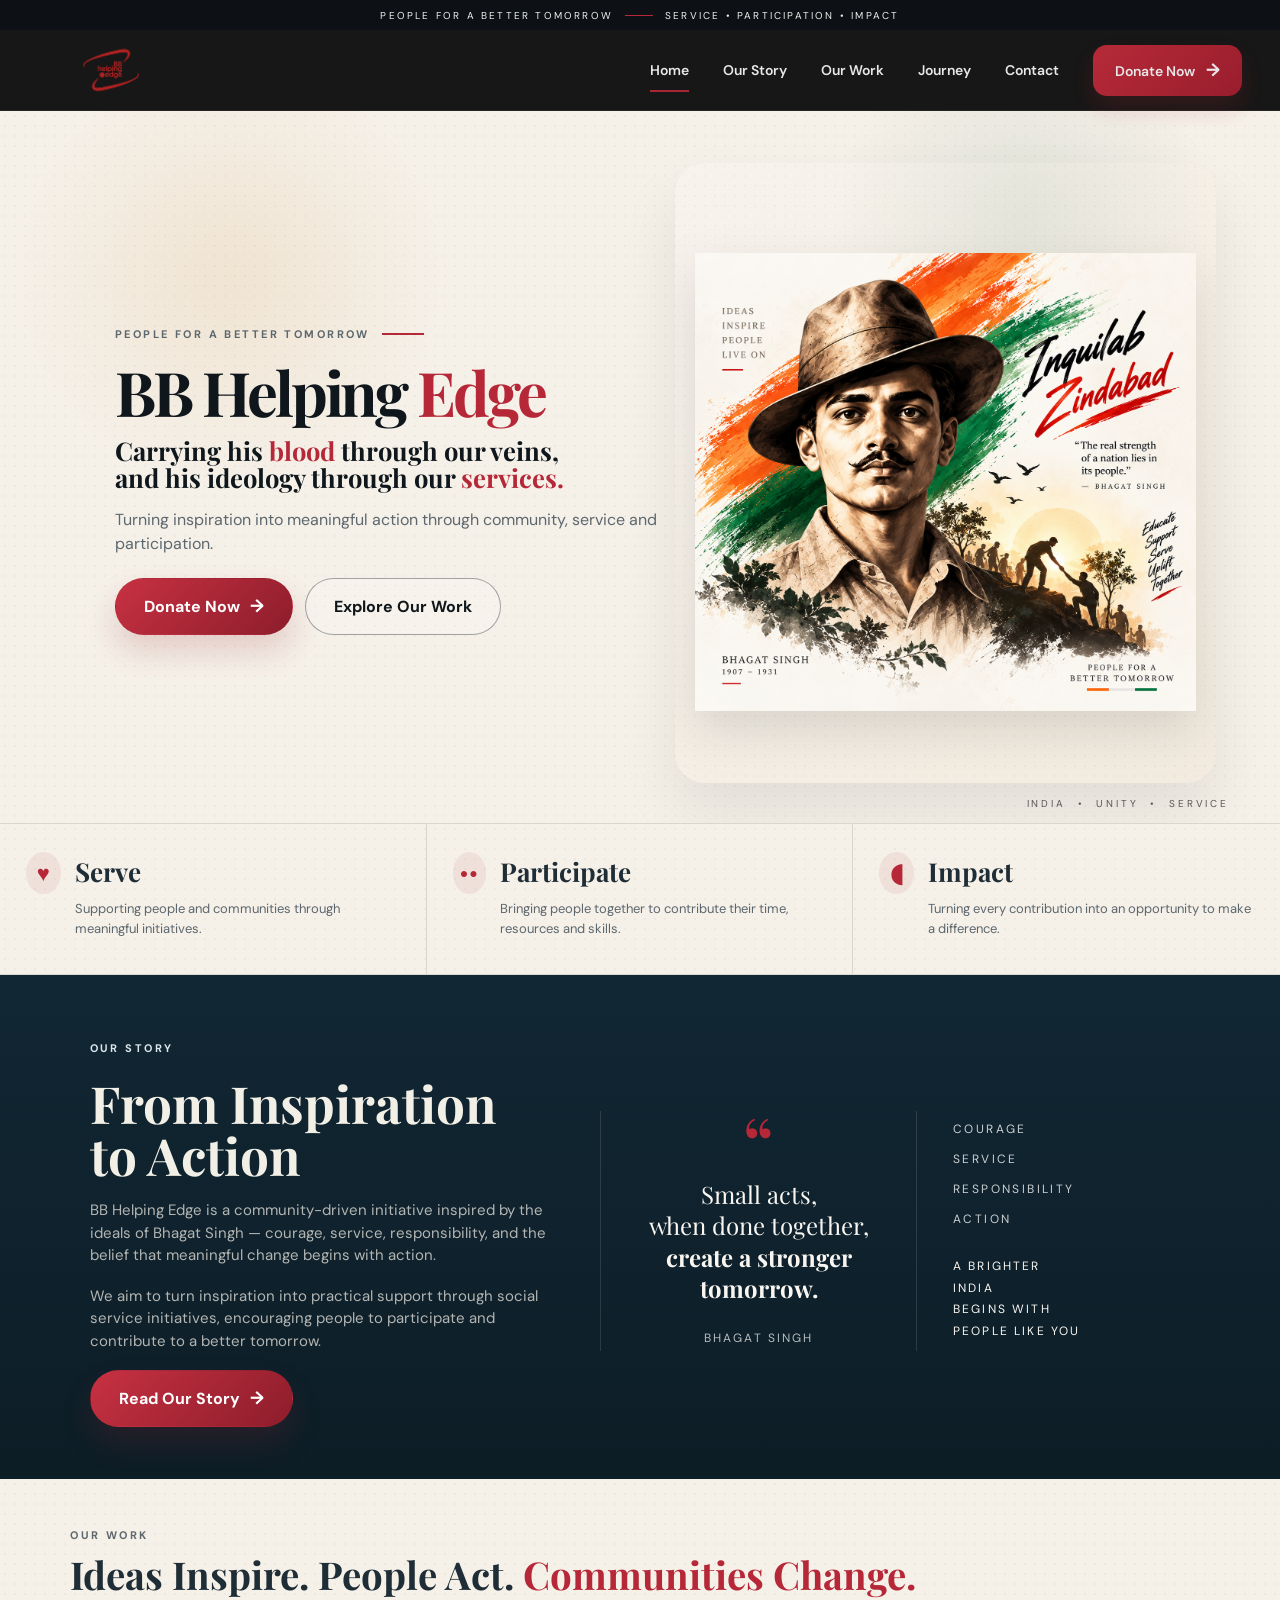
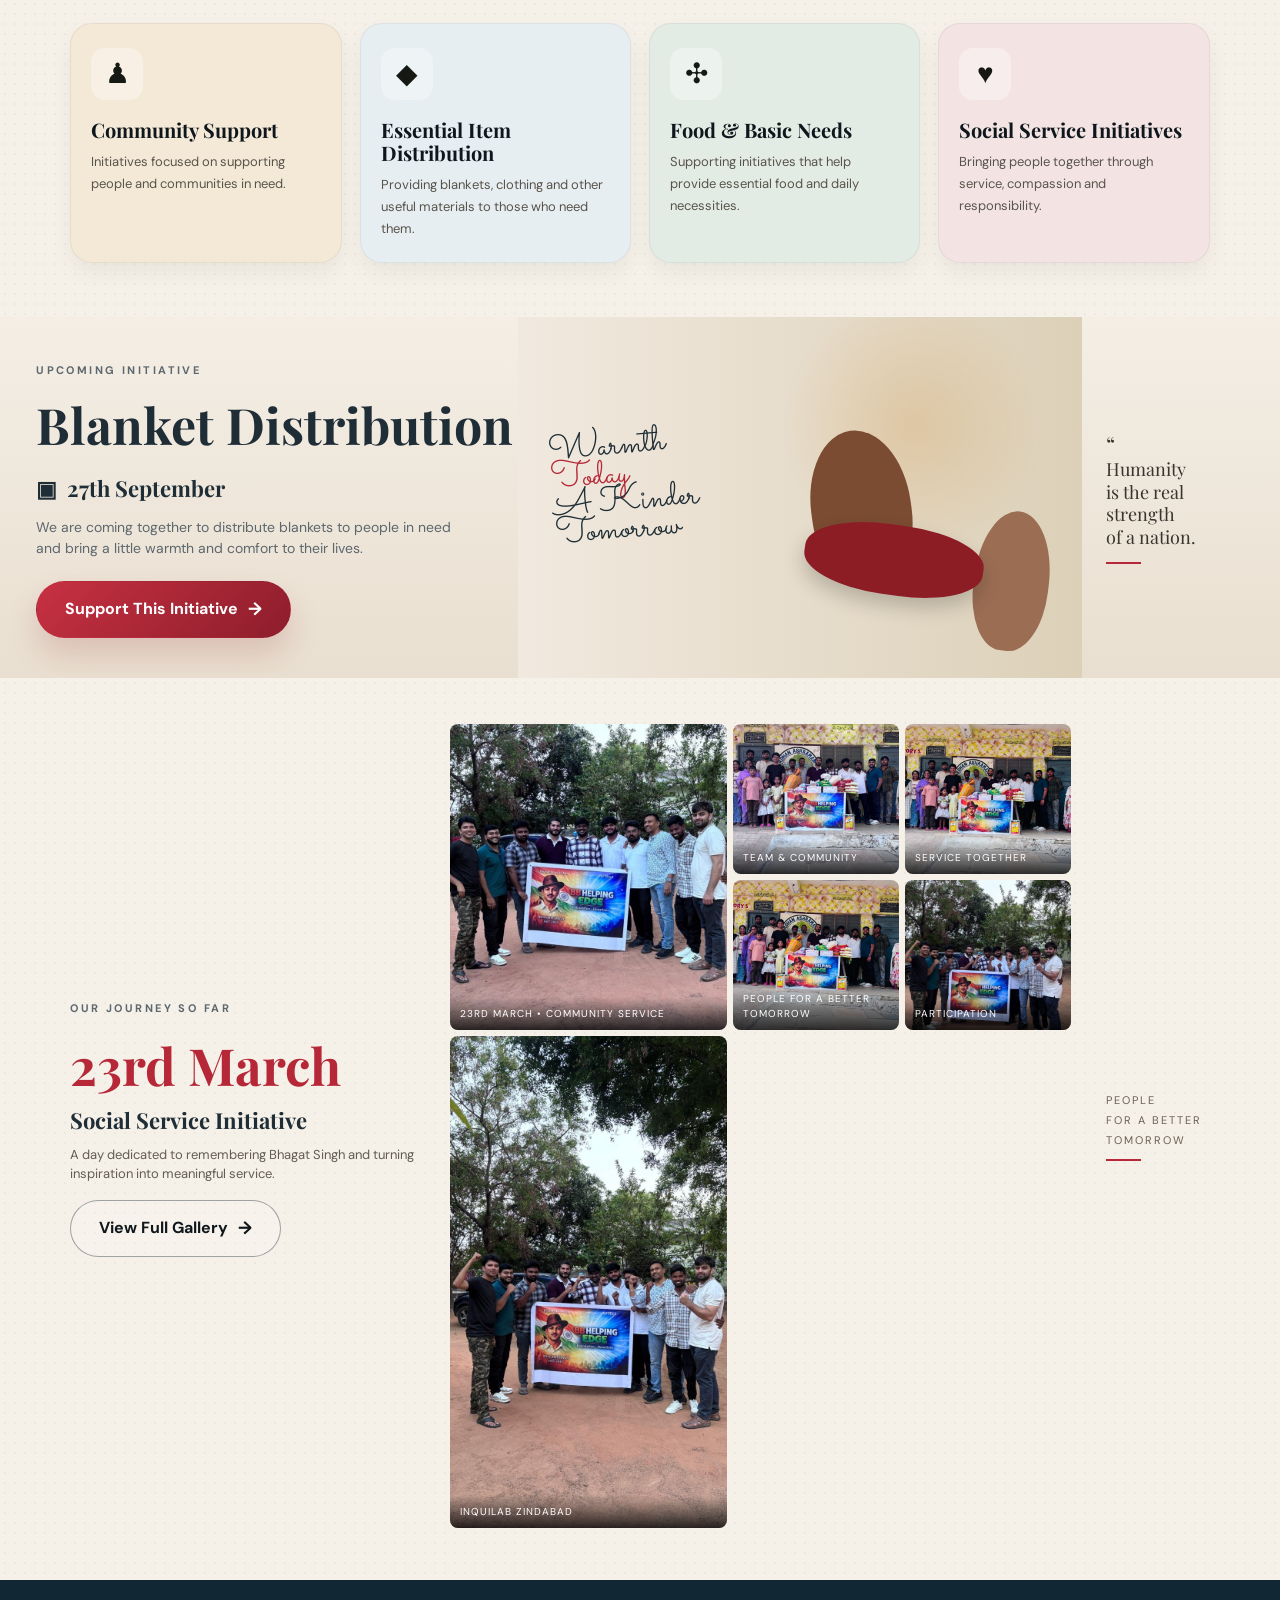
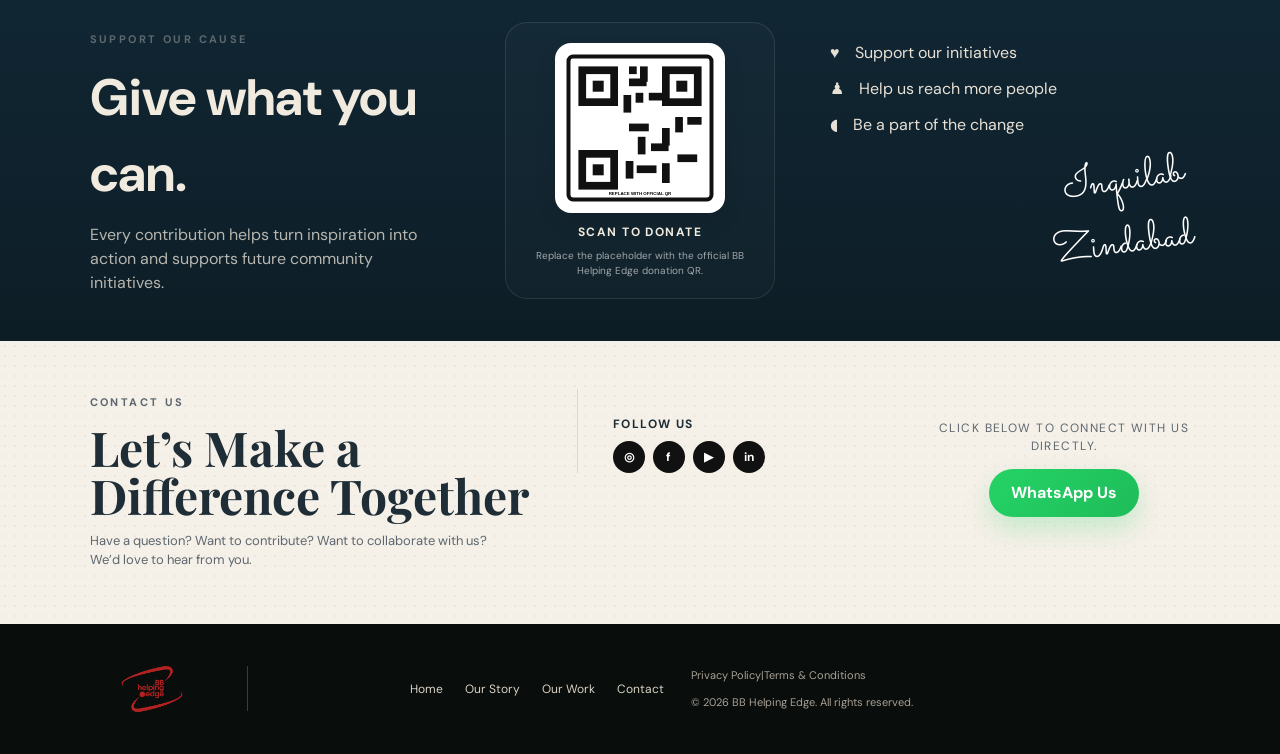
==== index.html @ e9eecb4d "Update website" ====
<!doctype html>
<html lang="en">
<head>
  <meta charset="utf-8">
  <meta name="viewport" content="width=device-width,initial-scale=1">
  <meta name="description" content="BB Helping Edge — turning inspiration into meaningful community service through participation and action.">
  <meta name="theme-color" content="#0d1210">
  <title>BB Helping Edge | From Inspiration to Action</title>
  <link rel="icon" href="assets/logo.png">
  <link rel="preconnect" href="https://fonts.googleapis.com">
  <link rel="preconnect" href="https://fonts.gstatic.com" crossorigin>
  <link href="https://fonts.googleapis.com/css2?family=DM+Sans:wght@400;500;600;700&family=Playfair+Display:wght@600;700;800&family=Sacramento&display=swap" rel="stylesheet">
  <link rel="stylesheet" href="styles.css">
</head>
<body>
  <div class="announcement">PEOPLE FOR A BETTER TOMORROW <span></span> SERVICE • PARTICIPATION • IMPACT</div>

  <header class="site-header" id="top">
    <div class="nav-shell">
      <a class="brand" href="#home" aria-label="BB Helping Edge home">
        <img src="assets/logo.png" alt="BB Helping Edge logo">
      </a>
      <button class="menu-toggle" aria-label="Open navigation" aria-expanded="false">☰</button>
      <nav class="nav" id="site-nav">
        <a class="active" href="#home">Home</a>
        <a href="#story">Our Story</a>
        <a href="#work">Our Work</a>
        <a href="#journey">Journey</a>
        <a href="#contact">Contact</a>
        <a class="nav-donate" href="#donate">Donate Now <b>→</b></a>
      </nav>
    </div>
  </header>

  <main>
    <section class="hero section-paper" id="home">
      <div class="brush brush-saffron"></div><div class="brush brush-green"></div>
      <div class="hero-copy">
        <div class="eyebrow">PEOPLE FOR A BETTER TOMORROW <i></i></div>
        <h1>BB Helping <em>Edge</em></h1>
        <h2>Carrying his <strong>blood</strong> through our veins,<br>and his ideology through our <strong>services.</strong></h2>
        <p>Turning inspiration into meaningful action through community, service and participation.</p>
        <div class="actions"><a class="btn btn-red" href="#donate">Donate Now <span>→</span></a><a class="btn btn-outline" href="#work">Explore Our Work</a></div>
      </div>
      <div class="hero-portrait">
        <img src="assets/bhagat-singh.png" alt="Bhagat Singh portrait illustration">
      </div>
      <div class="hero-side-note"></div>
      <div class="hero-bottom-art"><span>INDIA</span><span>•</span><span>UNITY</span><span>•</span><span>SERVICE</span></div>
    </section>

    <section class="pillars section-paper">
      <article><div class="pillar-icon">♥</div><div><h3>Serve</h3><p>Supporting people and communities through meaningful initiatives.</p></div></article>
      <article><div class="pillar-icon people">●●</div><div><h3>Participate</h3><p>Bringing people together to contribute their time, resources and skills.</p></div></article>
      <article><div class="pillar-icon leaf">◖</div><div><h3>Impact</h3><p>Turning every contribution into an opportunity to make a difference.</p></div></article>
    </section>

    <section class="story dark-section" id="story">
      <div class="story-copy">
        <div class="eyebrow light">OUR STORY</div>
        <h2>From Inspiration<br>to Action</h2>
        <p>BB Helping Edge is a community-driven initiative inspired by the ideals of Bhagat Singh — courage, service, responsibility, and the belief that meaningful change begins with action.</p>
        <p>We aim to turn inspiration into practical support through social service initiatives, encouraging people to participate and contribute to a better tomorrow.</p>
        <a class="btn btn-red" href="#work">Read Our Story <span>→</span></a>
      </div>
      <div class="story-middle"><div class="quote-mark">“</div><blockquote>Small acts,<br>when done together,<br><b>create a stronger<br>tomorrow.</b></blockquote><div class="signature">Bhagat Singh</div></div>
      <div class="story-side"><span>COURAGE</span><span>SERVICE</span><span>RESPONSIBILITY</span><span>ACTION</span><div class="book">A BRIGHTER<br>INDIA<br>BEGINS WITH<br>PEOPLE LIKE YOU</div></div>
    </section>

    <section class="work section-paper" id="work">
      <div class="section-heading"><div class="eyebrow">OUR WORK</div><h2>Ideas Inspire. People Act. <em>Communities Change.</em></h2><i></i></div>
      <div class="work-grid">
        <article class="work-card warm"><div class="work-icon">♟</div><h3>Community Support</h3><p>Initiatives focused on supporting people and communities in need.</p></article>
        <article class="work-card blue"><div class="work-icon">◆</div><h3>Essential Item Distribution</h3><p>Providing blankets, clothing and other useful materials to those who need them.</p></article>
        <article class="work-card green"><div class="work-icon">✣</div><h3>Food &amp; Basic Needs</h3><p>Supporting initiatives that help provide essential food and daily necessities.</p></article>
        <article class="work-card rose"><div class="work-icon">♥</div><h3>Social Service Initiatives</h3><p>Bringing people together through service, compassion and responsibility.</p></article>
      </div>
    </section>

    <section class="upcoming section-paper">
      <div class="upcoming-copy"><div class="eyebrow">UPCOMING INITIATIVE</div><h2>Blanket Distribution</h2><div class="date">▣ &nbsp;27th September</div><p>We are coming together to distribute blankets to people in need and bring a little warmth and comfort to their lives.</p><a class="btn btn-red" href="#donate">Support This Initiative <span>→</span></a></div>
      <div class="upcoming-art"><div class="warmth">Warmth<br><span>Today</span><br>A Kinder<br>Tomorrow</div><div class="people-illustration"><div class="person one"></div><div class="person two"></div><div class="blanket"></div></div></div>
      <blockquote>“<br><span>Humanity<br>is the real<br>strength<br>of a nation.</span><small></small></blockquote>
    </section>

    <section class="journey section-paper" id="journey">
      <div class="journey-copy"><div class="eyebrow">OUR JOURNEY SO FAR</div><h2>23rd March</h2><h3>Social Service Initiative</h3><p>A day dedicated to remembering Bhagat Singh and turning inspiration into meaningful service.</p><a class="btn btn-outline red-text" href="#gallery">View Full Gallery <span>→</span></a></div>
      <div class="photo-mosaic" id="gallery">
        <figure class="large"><img src="assets/event-01.jpg" alt="BB Helping Edge team during the 23rd March initiative"><figcaption>23rd March • Community service</figcaption></figure>
        <figure><img src="assets/event-02.jpg" alt="Community service group photograph"><figcaption>Team &amp; community</figcaption></figure>
        <figure><img src="assets/event-03.jpg" alt="BB Helping Edge volunteers with community members"><figcaption>Service together</figcaption></figure>
        <figure><img src="assets/event-04.jpg" alt="BB Helping Edge event group"><figcaption>People for a better tomorrow</figcaption></figure>
        <figure><img src="assets/event-05.jpg" alt="BB Helping Edge volunteers outdoors"><figcaption>Participation</figcaption></figure>
        <figure><img src="assets/event-06.jpg" alt="BB Helping Edge team holding event banner"><figcaption>Inquilab Zindabad</figcaption></figure>
      </div>
      <div class="journey-note">PEOPLE<br>FOR A BETTER<br>TOMORROW<i></i></div>
    </section>

    <section class="donate dark-section" id="donate">
      <div class="donate-copy"><div class="eyebrow light">SUPPORT OUR CAUSE</div><h2>Give what you can.</h2><p>Every contribution helps turn inspiration into action and supports future community initiatives.</p></div>
      <div class="qr-card"><div class="qr-placeholder"><img src="assets/donation-qr.svg" alt="Donation QR placeholder"></div><strong>SCAN TO DONATE</strong><small>Replace the placeholder with the official BB Helping Edge donation QR.</small></div>
      <div class="donate-points"><p>♥ <span>Support our initiatives</span></p><p>♟ <span>Help us reach more people</span></p><p>◖ <span>Be a part of the change</span></p><div class="mini-ink">Inquilab<br>Zindabad</div></div>
    </section>

    <section class="contact section-paper" id="contact">
      <div class="contact-copy"><div class="eyebrow">CONTACT US</div><h2>Let’s Make a<br>Difference Together</h2><p>Have a question? Want to contribute? Want to collaborate with us?<br>We’d love to hear from you.</p></div>
      <div class="contact-details"><div class="socials"><b>Follow Us</b><div><a href="#" aria-label="Instagram">◎</a><a href="#" aria-label="Facebook">f</a><a href="#" aria-label="YouTube">▶</a><a href="#" aria-label="LinkedIn">in</a></div></div></div>
      <div class="contact-side-actions">
        <div class="contact-actions">
          <p class="whatsapp-intro">Click below to connect with us directly.</p>
          <a class="whatsapp-btn" href="https://wa.me/919876543210?text=Hello%20BB%20Helping%20Edge%2C%20I%20want%20to%20know%20more%20about%20your%20work." target="_blank" rel="noreferrer" aria-label="Chat on WhatsApp">WhatsApp Us</a>
        </div>
      </div>
    </section>
  </main>

  <footer class="footer">
    <div class="footer-brand"><img src="assets/logo.png" alt="BB Helping Edge"><span></span></div>
    <div class="footer-links"><a href="#home">Home</a><a href="#story">Our Story</a><a href="#work">Our Work</a><a href="#contact">Contact</a></div>
    <div class="legal"><a href="#">Privacy Policy</a><span>|</span><a href="#">Terms &amp; Conditions</a><p>© <span id="year"></span> BB Helping Edge. All rights reserved.</p></div>
    <div class="footer-slogan"></div>
  </footer>
  <script src="script.js"></script>
</body>
</html>
---- styles.css ----
:root {
  --ink: #0f171c;
  --paper: #f5f0e8;
  --paper-2: #efe5d4;
  --panel: #fffdf9;
  --red: #b62838;
  --red-dark: #7a1826;
  --navy: #111b21;
  --navy-soft: #1d2f3d;
  --text: #1e2d36;
  --muted: #5d676e;
  --line: rgba(17, 27, 34, 0.12);
  --shadow: 0 20px 50px rgba(18, 21, 24, 0.12);
}

* { box-sizing: border-box; }
html {
  scroll-behavior: smooth;
  scroll-padding-top: 96px;
}
body {
  margin: 0;
  background: linear-gradient(180deg, #f7f3ee 0%, #efe4d4 100%);
  color: var(--text);
  font-family: "DM Sans", Arial, sans-serif;
  line-height: 1.5;
  -webkit-font-smoothing: antialiased;
}
a { color: inherit; text-decoration: none; }
img { display: block; max-width: 100%; }
button, input, textarea { font: inherit; }

.announcement {
  height: 30px;
  background: #0d1115;
  color: #edf2f0;
  font-size: 10px;
  letter-spacing: 0.22em;
  text-transform: uppercase;
  display: flex;
  align-items: center;
  justify-content: center;
  gap: 12px;
}
.announcement span {
  width: 28px;
  height: 1px;
  background: var(--red);
  display: inline-block;
}

.site-header {
  position: sticky;
  top: 0;
  z-index: 50;
  background: rgba(16, 16, 16, 0.97);
  color: #fff;
  border-bottom: 1px solid rgba(255,255,255,0.06);
}
.nav-shell {
  max-width: 1260px;
  margin: 0 auto;
  min-height: 78px;
  padding: 8px 28px;
  display: flex;
  align-items: center;
  justify-content: space-between;
}
.brand img {
  width: 145px;
  height: 64px;
  object-fit: contain;
  display: block;
}
.nav {
  display: flex;
  align-items: center;
  gap: 34px;
  font-size: 14px;
  font-weight: 600;
}
.nav a {
  position: relative;
  padding: 8px 0;
  opacity: 0.9;
  color: #fff;
}
.nav a:not(.nav-donate)::after {
  content: "";
  position: absolute;
  left: 0;
  right: 0;
  bottom: -3px;
  height: 2px;
  background: var(--red);
  transform: scaleX(0);
  transform-origin: left;
  transition: transform 0.25s ease;
}
.nav a:hover::after,
.nav a.active::after {
  transform: scaleX(1);
}
.nav a:hover {
  opacity: 1;
}
.nav-donate {
  background: linear-gradient(135deg, #c82d3d, #a81f30);
  color: #fff;
  padding: 12px 22px !important;
  border-radius: 14px;
  box-shadow: 0 12px 24px rgba(184, 45, 57, 0.2);
}
.nav-donate b {
  margin-left: 8px;
  font-size: 18px;
}
.menu-toggle {
  display: none;
  background: none;
  border: none;
  color: #fff;
  font-size: 28px;
}

.hero {
  position: relative;
  min-height: 660px;
  display: grid;
  grid-template-columns: 1.08fr 0.92fr;
  align-items: center;
  padding: 52px 5vw 40px 40px;
  background: linear-gradient(180deg, #f7f3ee 0%, #f1e7d7 100%);
  overflow: hidden;
  isolation: isolate;
}
.hero::before {
  content: "";
  position: absolute;
  inset: 0;
  background: radial-gradient(circle at 18% 23%, rgba(210, 154, 77, 0.14), transparent 18%),
              radial-gradient(circle at 80% 15%, rgba(37, 95, 74, 0.10), transparent 16%);
  pointer-events: none;
}
.hero-copy {
  position: relative;
  z-index: 2;
  max-width: 620px;
  justify-self: end;
  padding-top: 10px;
}
.eyebrow {
  display: inline-flex;
  align-items: center;
  gap: 12px;
  font-size: 11px;
  font-weight: 700;
  letter-spacing: 0.22em;
  text-transform: uppercase;
  color: var(--muted);
}
.eyebrow i {
  width: 42px;
  height: 2px;
  display: inline-block;
  background: var(--red);
}
.hero h1 {
  margin: 18px 0 16px;
  font-family: "Playfair Display", Georgia, serif;
  font-size: clamp(46px, 4.8vw, 80px);
  line-height: 0.94;
  letter-spacing: -0.05em;
  color: var(--ink);
}
.hero h1 em {
  color: var(--red);
  font-style: normal;
}
.hero h2 {
  margin: 0 0 16px;
  font-family: "Playfair Display", Georgia, serif;
  font-size: clamp(20px, 2vw, 29px);
  line-height: 1.08;
  color: var(--ink);
}
.hero h2 strong {
  color: var(--red);
}
.hero-copy p {
  max-width: 560px;
  margin: 0 0 22px;
  font-size: 16px;
  color: var(--muted);
}
.actions {
  display: flex;
  flex-wrap: wrap;
  gap: 12px;
}
.btn {
  display: inline-flex;
  align-items: center;
  justify-content: center;
  min-height: 54px;
  padding: 14px 28px;
  border-radius: 999px;
  border: 1px solid transparent;
  font-weight: 700;
  transition: transform 0.2s ease, box-shadow 0.2s ease, background 0.2s ease;
}
.btn span {
  display: inline-block;
  margin-left: 10px;
  font-size: 18px;
}
.btn-red {
  background: linear-gradient(135deg, #c73142, #8d1d2b);
  color: #fff;
  box-shadow: 0 16px 30px rgba(150, 40, 50, 0.18);
}
.btn-red:hover {
  transform: translateY(-2px);
  box-shadow: 0 18px 34px rgba(150, 40, 50, 0.22);
}
.btn-outline {
  background: rgba(255,255,255,0.2);
  color: var(--ink);
  border-color: rgba(19, 30, 38, 0.38);
}
.btn-outline:hover {
  background: #fff;
  transform: translateY(-2px);
}

.hero-portrait {
  position: relative;
  z-index: 1;
  width: min(100%, 620px);
  height: 620px;
  justify-self: start;
  display: flex;
  align-items: flex-end;
  justify-content: center;
  padding: 18px 20px 0;
  overflow: hidden;
  border-radius: 30px;
  background: linear-gradient(135deg, rgba(255,255,255,0.2), rgba(210,154,77,0.06));
  box-shadow: 0 30px 60px rgba(17, 15, 12, 0.08);
}
.hero-portrait img {
  width: 100%;
  height: 100%;
  object-fit: contain;
  object-position: center center;
  filter: drop-shadow(0 20px 24px rgba(15, 15, 15, 0.12));
}
.hero-side-note {
  position: absolute;
  right: 4%;
  top: 44px;
  font-size: 11px;
  font-weight: 600;
  letter-spacing: 0.18em;
  text-transform: uppercase;
  color: rgba(32, 39, 44, 0.7);
  line-height: 1.9;
}
.hero-bottom-art {
  position: absolute;
  right: 4%;
  bottom: 12px;
  display: flex;
  gap: 12px;
  font-size: 10px;
  letter-spacing: 0.28em;
  text-transform: uppercase;
  color: rgba(42, 42, 42, 0.75);
}

.pillars {
  display: grid;
  grid-template-columns: repeat(3, 1fr);
  background: #f7f3ee;
  border-top: 1px solid var(--line);
  border-bottom: 1px solid var(--line);
}
.pillars article {
  display: flex;
  align-items: flex-start;
  gap: 14px;
  min-height: 150px;
  padding: 28px 26px;
  border-right: 1px solid var(--line);
}
.pillars article:last-child {
  border-right: none;
}
.pillar-icon {
  width: 42px;
  height: 42px;
  display: grid;
  place-items: center;
  border-radius: 50%;
  background: rgba(182, 40, 56, 0.08);
  color: var(--red);
  font-size: 22px;
  font-weight: 700;
}
.pillar-icon.people {
  font-size: 14px;
  letter-spacing: 0.08em;
}
.pillar-icon.leaf {
  font-size: 26px;
}
.pillars h3 {
  margin: 0 0 8px;
  font-family: "Playfair Display", Georgia, serif;
  font-size: 26px;
}
.pillars p {
  margin: 0;
  font-size: 13px;
  color: var(--muted);
}

.dark-section {
  background: linear-gradient(180deg, #112734 0%, #0d1d26 100%);
  color: #f2efe6;
  overflow: hidden;
}
.story {
  display: grid;
  grid-template-columns: 1.2fr 0.8fr 0.6fr;
  gap: 36px;
  align-items: center;
  padding: 60px 7% 52px;
}
.story-copy {
  max-width: 540px;
}
.story-copy .eyebrow {
  color: #dce7ec;
}
.story-copy h2 {
  margin: 18px 0 18px;
  font-family: "Playfair Display", Georgia, serif;
  font-size: clamp(34px, 4vw, 54px);
  line-height: 1.02;
}
.story-copy p {
  margin: 0 0 18px;
  color: rgba(242, 239, 230, 0.72);
  font-size: 15px;
}
.story-middle {
  border-left: 1px solid rgba(255,255,255,0.12);
  border-right: 1px solid rgba(255,255,255,0.12);
  padding: 0 26px;
  min-height: 240px;
  display: grid;
  place-items: center;
  text-align: center;
}
.quote-mark {
  font-family: "Playfair Display", Georgia, serif;
  font-size: 78px;
  color: var(--red);
  line-height: 0.7;
}
.story-middle blockquote {
  margin: 0;
  font-family: "Playfair Display", Georgia, serif;
  font-size: 24px;
  line-height: 1.3;
  color: #f9f6f1;
}
.story-middle .signature {
  margin-top: 16px;
  font-size: 12px;
  letter-spacing: 0.18em;
  text-transform: uppercase;
  color: rgba(255,255,255,0.7);
}
.story-side {
  display: grid;
  gap: 12px;
  text-align: left;
}
.story-side span {
  display: block;
  font-size: 12px;
  letter-spacing: 0.2em;
  text-transform: uppercase;
  color: rgba(255,255,255,0.78);
}
.story-side .book {
  margin-top: 16px;
  font-size: 12px;
  line-height: 1.8;
  letter-spacing: 0.18em;
  text-transform: uppercase;
  color: #f9f6f1;
}

.section-paper {
  position: relative;
  background: var(--paper);
  background-image: radial-gradient(rgba(17,27,34,.04) 0.8px, transparent 0.8px);
  background-size: 10px 10px;
}
.work {
  padding: 48px 5.5% 54px;
}
.section-heading {
  display: flex;
  flex-direction: column;
  align-items: flex-start;
  gap: 10px;
  margin-bottom: 12px;
}
.section-heading h2 {
  margin: 0;
  font-family: "Playfair Display", Georgia, serif;
  font-size: clamp(28px, 3vw, 44px);
  line-height: 1.06;
}
.section-heading h2 em {
  color: var(--red);
  font-style: normal;
}
.section-heading > i {
  display: none;
}
.work-grid {
  display: grid;
  grid-template-columns: repeat(4, minmax(0, 1fr));
  gap: 18px;
  margin-top: 28px;
}
.work-card {
  min-height: 210px;
  display: flex;
  flex-direction: column;
  justify-content: flex-start;
  border-radius: 22px;
  border: 1px solid rgba(17,27,34,0.06);
  box-shadow: 0 10px 22px rgba(19,18,15,0.05);
  padding: 24px 20px 22px;
  text-align: left;
  transition: transform 0.2s ease, box-shadow 0.2s ease;
}
.work-card:hover {
  transform: translateY(-4px);
  box-shadow: 0 14px 28px rgba(19,18,15,0.08);
}
.work-card.warm { background: #f4e9d7; }
.work-card.blue { background: #e6eef1; }
.work-card.green { background: #e2ece5; }
.work-card.rose { background: #f3e4e3; }
.work-icon {
  width: 52px;
  height: 52px;
  display: inline-flex;
  align-items: center;
  justify-content: center;
  margin-bottom: 18px;
  border-radius: 14px;
  background: rgba(255,255,255,0.32);
  font-size: 28px;
  color: #161814;
}
.work-card h3 {
  margin: 0 0 10px;
  font-family: "Playfair Display", Georgia, serif;
  font-size: 20px;
  line-height: 1.15;
  color: var(--ink);
}
.work-card p {
  margin: 0;
  font-size: 13px;
  line-height: 1.7;
  color: #59544b;
}

.upcoming {
  min-height: 310px;
  display: grid;
  grid-template-columns: 1.1fr 1.2fr 0.42fr;
  align-items: center;
  overflow: hidden;
  background: linear-gradient(180deg, #f4eee5 0%, #e9dfd0 100%);
}
.upcoming-copy {
  padding: 40px 0 40px 7%;
}
.upcoming-copy h2 {
  margin: 6px 0 10px;
  font-family: "Playfair Display", Georgia, serif;
  font-size: clamp(32px, 4vw, 50px);
}
.date {
  font-size: 22px;
  font-weight: 700;
  font-family: "Playfair Display", Georgia, serif;
}
.upcoming-copy p {
  max-width: 420px;
  margin: 12px 0 22px;
  font-size: 14px;
  color: var(--muted);
}
.upcoming-art {
  position: relative;
  height: 100%;
  min-height: 310px;
  background: radial-gradient(circle at 70% 30%, rgba(210,154,77,.28), transparent 28%),
              linear-gradient(90deg, #f1e9df, #dcd0b8);
}
.warmth {
  position: absolute;
  left: 6%;
  top: 32%;
  font-family: "Sacramento", cursive;
  font-size: 36px;
  line-height: 0.78;
  transform: rotate(-5deg);
}
.warmth span {
  color: var(--red);
}
.people-illustration {
  position: absolute;
  right: 3%;
  bottom: 0;
  width: 72%;
  height: 92%;
}
.person {
  position: absolute;
  border-radius: 50% 50% 45% 45%;
  background: #7b4c32;
}
.person.one {
  width: 100px;
  height: 155px;
  right: 38%;
  bottom: 28%;
  transform: rotate(-8deg);
}
.person.two {
  width: 75px;
  height: 140px;
  right: 4%;
  bottom: 8%;
  background: #9b6d53;
  transform: rotate(7deg);
}
.blanket {
  position: absolute;
  width: 180px;
  height: 70px;
  right: 20%;
  bottom: 25%;
  background: #8d1d24;
  border-radius: 45%;
  transform: rotate(8deg);
  box-shadow: 0 10px 20px rgba(0,0,0,0.2);
}
.upcoming > blockquote {
  margin: 0;
  padding: 0 24px;
  font-family: "Playfair Display", Georgia, serif;
  font-size: 22px;
  line-height: 1.25;
  color: #38342e;
}
.upcoming > blockquote span {
  display: block;
  font-size: 18px;
}
.upcoming > blockquote small {
  display: block;
  width: 35px;
  height: 2px;
  background: var(--red);
  margin-top: 14px;
}

.journey {
  display: grid;
  grid-template-columns: 1fr 1.8fr 0.3fr;
  gap: 35px;
  align-items: center;
  padding: 46px 5.5% 52px;
}
.journey-copy h2 {
  margin: 8px 0 0;
  color: var(--red);
  font-family: "Playfair Display", Georgia, serif;
  font-size: clamp(34px, 4vw, 52px);
}
.journey-copy h3 {
  margin: 0 0 8px;
  font-family: "Playfair Display", Georgia, serif;
  font-size: 22px;
}
.journey-copy p {
  margin: 0 0 16px;
  font-size: 13px;
  color: #625d54;
}
.photo-mosaic {
  display: grid;
  grid-template-columns: 1.25fr 0.75fr 0.75fr;
  grid-template-rows: 150px 150px;
  gap: 6px;
}
.photo-mosaic figure {
  position: relative;
  margin: 0;
  overflow: hidden;
  border-radius: 8px;
  background: #c9c0b1;
}
.photo-mosaic figure.large {
  grid-row: span 2;
}
.photo-mosaic img {
  width: 100%;
  height: 100%;
  object-fit: cover;
}
.photo-mosaic figcaption {
  position: absolute;
  left: 0;
  right: 0;
  bottom: 0;
  padding: 9px 10px;
  background: linear-gradient(transparent, rgba(0,0,0,.8));
  color: #fff;
  font-size: 10px;
  letter-spacing: 0.1em;
  text-transform: uppercase;
}
.journey-note {
  font-size: 11px;
  line-height: 1.8;
  letter-spacing: 0.18em;
  text-transform: uppercase;
  color: #696154;
}
.journey-note i {
  display: block;
  width: 35px;
  height: 2px;
  background: var(--red);
  margin-top: 8px;
}

.donate {
  display: grid;
  grid-template-columns: 1fr 0.75fr 1fr;
  gap: 55px;
  align-items: center;
  padding: 42px 7%;
  background: linear-gradient(180deg, #112734 0%, #0d1d26 100%);
  color: #f1ebdf;
}
.donate h2 {
  margin: 10px 0 10px;
  font-size: clamp(34px, 4vw, 52px);
}
.donate-copy p {
  max-width: 430px;
  margin: 0;
  color: rgba(241,235,223,0.74);
}
.qr-card {
  padding: 20px 18px;
  border: 1px solid rgba(255,255,255,0.1);
  border-radius: 22px;
  background: rgba(255,255,255,0.02);
  text-align: center;
}
.qr-placeholder {
  width: 170px;
  height: 170px;
  margin: 0 auto;
  padding: 8px;
  background: #fff;
  border-radius: 16px;
  display: grid;
  place-items: center;
  box-shadow: 0 10px 22px rgba(0,0,0,0.08);
}
.qr-placeholder img {
  width: 100%;
  height: 100%;
  object-fit: contain;
}
.qr-card strong {
  display: block;
  margin-top: 10px;
  font-size: 12px;
  letter-spacing: 0.12em;
  text-transform: uppercase;
}
.qr-card small {
  display: block;
  max-width: 240px;
  margin: 7px auto 0;
  color: rgba(255,255,255,0.6);
  font-size: 10px;
}
.donate-points {
  position: relative;
}
.donate-points p {
  display: flex;
  align-items: center;
  gap: 15px;
  margin: 12px 0;
  color: #e7e0d5;
}
.mini-ink {
  margin-top: 28px;
  text-align: right;
  font-family: "Sacramento", cursive;
  font-size: 42px;
  color: #fff;
  transform: rotate(-8deg);
}

.contact {
  display: grid;
  grid-template-columns: 1.05fr 0.75fr 0.6fr;
  gap: 45px;
  padding: 48px 7% 54px;
  align-items: start;
}
.contact-copy h2 {
  margin: 10px 0 12px;
  font-family: "Playfair Display", Georgia, serif;
  font-size: clamp(34px, 4vw, 48px);
  line-height: 1;
}
.contact-copy p {
  margin: 0;
  font-size: 13px;
  color: var(--muted);
}
.contact-details {
  border-left: 1px solid var(--line);
  padding-left: 35px;
}
.contact-details p {
  display: flex;
  gap: 14px;
  margin: 0 0 18px;
  font-size: 13px;
  color: var(--text);
}
.contact-details small {
  color: var(--muted);
}
.socials {
  margin-top: 26px;
}
.socials > b {
  display: block;
  margin-bottom: 8px;
  font-size: 12px;
  text-transform: uppercase;
  letter-spacing: 0.12em;
}
.socials > div {
  display: flex;
  gap: 8px;
}
.socials a {
  width: 32px;
  height: 32px;
  border-radius: 50%;
  display: grid;
  place-items: center;
  background: #111;
  color: #fff;
  font-weight: 700;
  font-size: 12px;
}
.contact-side-actions {
  display: flex;
  align-items: flex-start;
  justify-content: center;
  padding-top: 12px;
}
.contact-actions {
  margin-top: 18px;
  display: flex;
  flex-direction: column;
  align-items: center;
  text-align: center;
}
.whatsapp-intro {
  margin: 0 0 14px;
  font-size: 12px;
  letter-spacing: 0.12em;
  text-transform: uppercase;
  color: var(--muted);
}
.whatsapp-btn {
  display: inline-flex;
  align-items: center;
  justify-content: center;
  gap: 8px;
  min-height: 48px;
  padding: 12px 22px;
  border-radius: 999px;
  background: linear-gradient(135deg, #25d366, #1ebc59);
  color: #fff;
  font-weight: 700;
  box-shadow: 0 12px 24px rgba(37, 211, 102, 0.22);
  transition: transform 0.2s ease, box-shadow 0.2s ease;
}
.whatsapp-btn:hover {
  transform: translateY(-2px);
  box-shadow: 0 16px 26px rgba(37, 211, 102, 0.28);
}
.contact-form {
  display: flex;
  flex-direction: column;
  gap: 10px;
}
.form-row {
  display: grid;
  grid-template-columns: 1fr 1fr;
  gap: 10px;
}
.contact-form input,
.contact-form textarea {
  width: 100%;
  border: 1px solid #d9d1c4;
  background: #fffdf8;
  border-radius: 10px;
  padding: 13px 14px;
  outline: none;
}
.contact-form input:focus,
.contact-form textarea:focus {
  border-color: var(--red);
  box-shadow: 0 0 0 3px rgba(182, 40, 56, 0.06);
}
.contact-form .btn {
  width: 100%;
}
.form-note {
  min-height: 14px;
  margin: 0;
  font-size: 11px;
  color: var(--muted);
}

.footer {
  background: #090d0b;
  color: #d9d2c5;
  min-height: 130px;
  padding: 25px 6%;
  display: grid;
  grid-template-columns: 1.2fr 1fr 1.3fr 0.6fr;
  gap: 25px;
  align-items: center;
}
.footer-brand {
  display: flex;
  align-items: center;
  gap: 20px;
}
.footer-brand img {
  width: 150px;
  height: 70px;
  object-fit: contain;
}
.footer-brand span {
  display: inline-block;
  width: 1px;
  height: 45px;
  background: rgba(255,255,255,0.2);
}
.footer-links {
  display: flex;
  gap: 22px;
  font-size: 12px;
}
.legal {
  font-size: 11px;
  color: #a8a196;
}
.legal p {
  margin: 10px 0 0;
}
.footer-slogan {
  text-align: right;
  font-size: 10px;
  letter-spacing: 0.16em;
  text-transform: uppercase;
  line-height: 1.8;
}

@media (max-width: 1050px) {
  .hero { grid-template-columns: 1fr 1fr; }
  .hero-copy { max-width: 540px; }
  .hero-portrait { height: 520px; }
  .story { grid-template-columns: 1fr 0.9fr; }
  .story-side { display: none; }
  .work-grid { grid-template-columns: repeat(2, 1fr); }
  .journey { grid-template-columns: 1fr 2fr; }
  .journey-note { display: none; }
  .donate { grid-template-columns: 1fr 0.7fr; }
  .donate-points { display: none; }
  .contact { grid-template-columns: 1fr 1fr; }
  .contact-form { grid-column: 1 / -1; }
  .footer { grid-template-columns: 1fr 1fr; }
  .footer-slogan { display: none; }
}

@media (max-width: 760px) {
  .announcement {
    font-size: 8px;
    letter-spacing: 0.12em;
  }
  .nav-shell {
    min-height: 68px;
    padding: 5px 18px;
  }
  .brand img {
    width: 118px;
    height: 58px;
  }
  .menu-toggle { display: block; }
  .nav {
    position: absolute;
    top: 68px;
    left: 0;
    right: 0;
    display: none;
    flex-direction: column;
    align-items: stretch;
    gap: 0;
    padding: 12px 20px 20px;
    background: #0b100e;
  }
  .nav.open { display: flex; }
  .nav a { padding: 13px 5px; }
  .nav-donate {
    text-align: center;
    margin-top: 8px;
  }

  .hero {
    min-height: auto;
    grid-template-columns: 1fr;
    padding: 26px 22px 30px;
  }
  .hero-copy {
    max-width: none;
    justify-self: stretch;
    padding-top: 0;
  }
  .hero-copy .eyebrow { font-size: 9px; }
  .hero h1 { font-size: 47px; }
  .hero h2 { font-size: 20px; }
  .hero-copy p { font-size: 14px; }
  .hero-portrait {
    order: -1;
    width: 100%;
    max-width: 540px;
    height: 320px;
    justify-self: center;
  }
  .hero-side-note { right: 18px; top: 18px; font-size: 8px; }
  .hero-bottom-art { display: none; }

  .pillars { grid-template-columns: 1fr; }
  .pillars article {
    border-right: none;
    border-bottom: 1px solid var(--line);
    padding: 18px 0;
  }
  .pillars article:last-child { border-bottom: none; }

  .story {
    grid-template-columns: 1fr;
    padding: 45px 24px;
  }
  .story-middle {
    border-left: none;
    border-right: none;
    border-top: 1px solid rgba(255,255,255,.12);
    border-bottom: 1px solid rgba(255,255,255,.12);
    padding: 24px 0;
  }

  .work { padding: 42px 20px; }
  .work-grid { grid-template-columns: 1fr 1fr; }

  .upcoming {
    grid-template-columns: 1fr;
  }
  .upcoming-copy { padding: 30px 20px; }
  .upcoming > blockquote { display: none; }

  .journey {
    grid-template-columns: 1fr;
    padding: 42px 20px;
  }
  .photo-mosaic {
    grid-template-columns: 1fr 1fr;
    grid-template-rows: 180px 180px 180px;
  }
  .photo-mosaic figure.large {
    grid-column: 1 / -1;
    grid-row: auto;
  }

  .donate {
    grid-template-columns: 1fr;
    padding: 34px 20px;
  }

  .contact {
    grid-template-columns: 1fr;
    padding: 42px 20px;
  }
  .contact-details {
    border-left: none;
    border-top: 1px solid var(--line);
    padding-left: 0;
    padding-top: 16px;
  }
  .form-row { grid-template-columns: 1fr; }

  .footer {
    grid-template-columns: 1fr;
    text-align: left;
  }
  .footer-links {
    flex-wrap: wrap;
    gap: 12px 18px;
  }
}
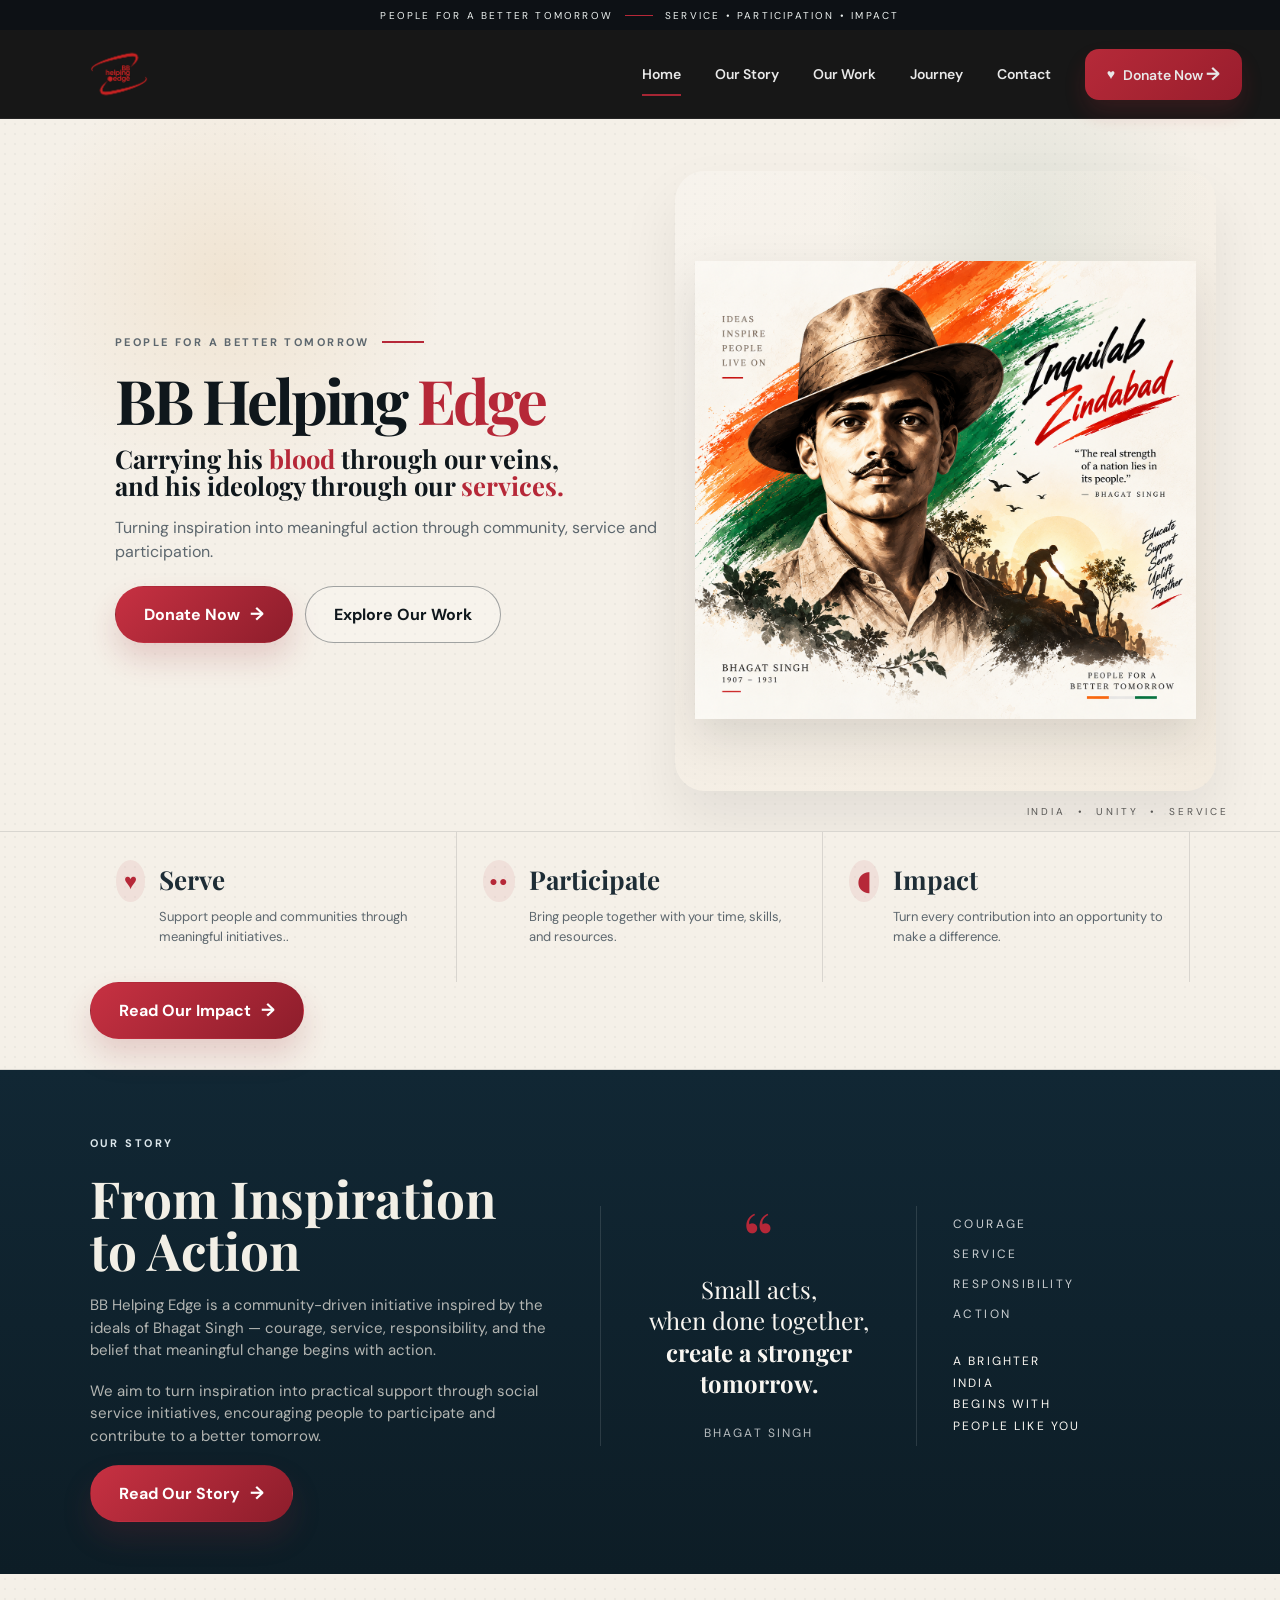
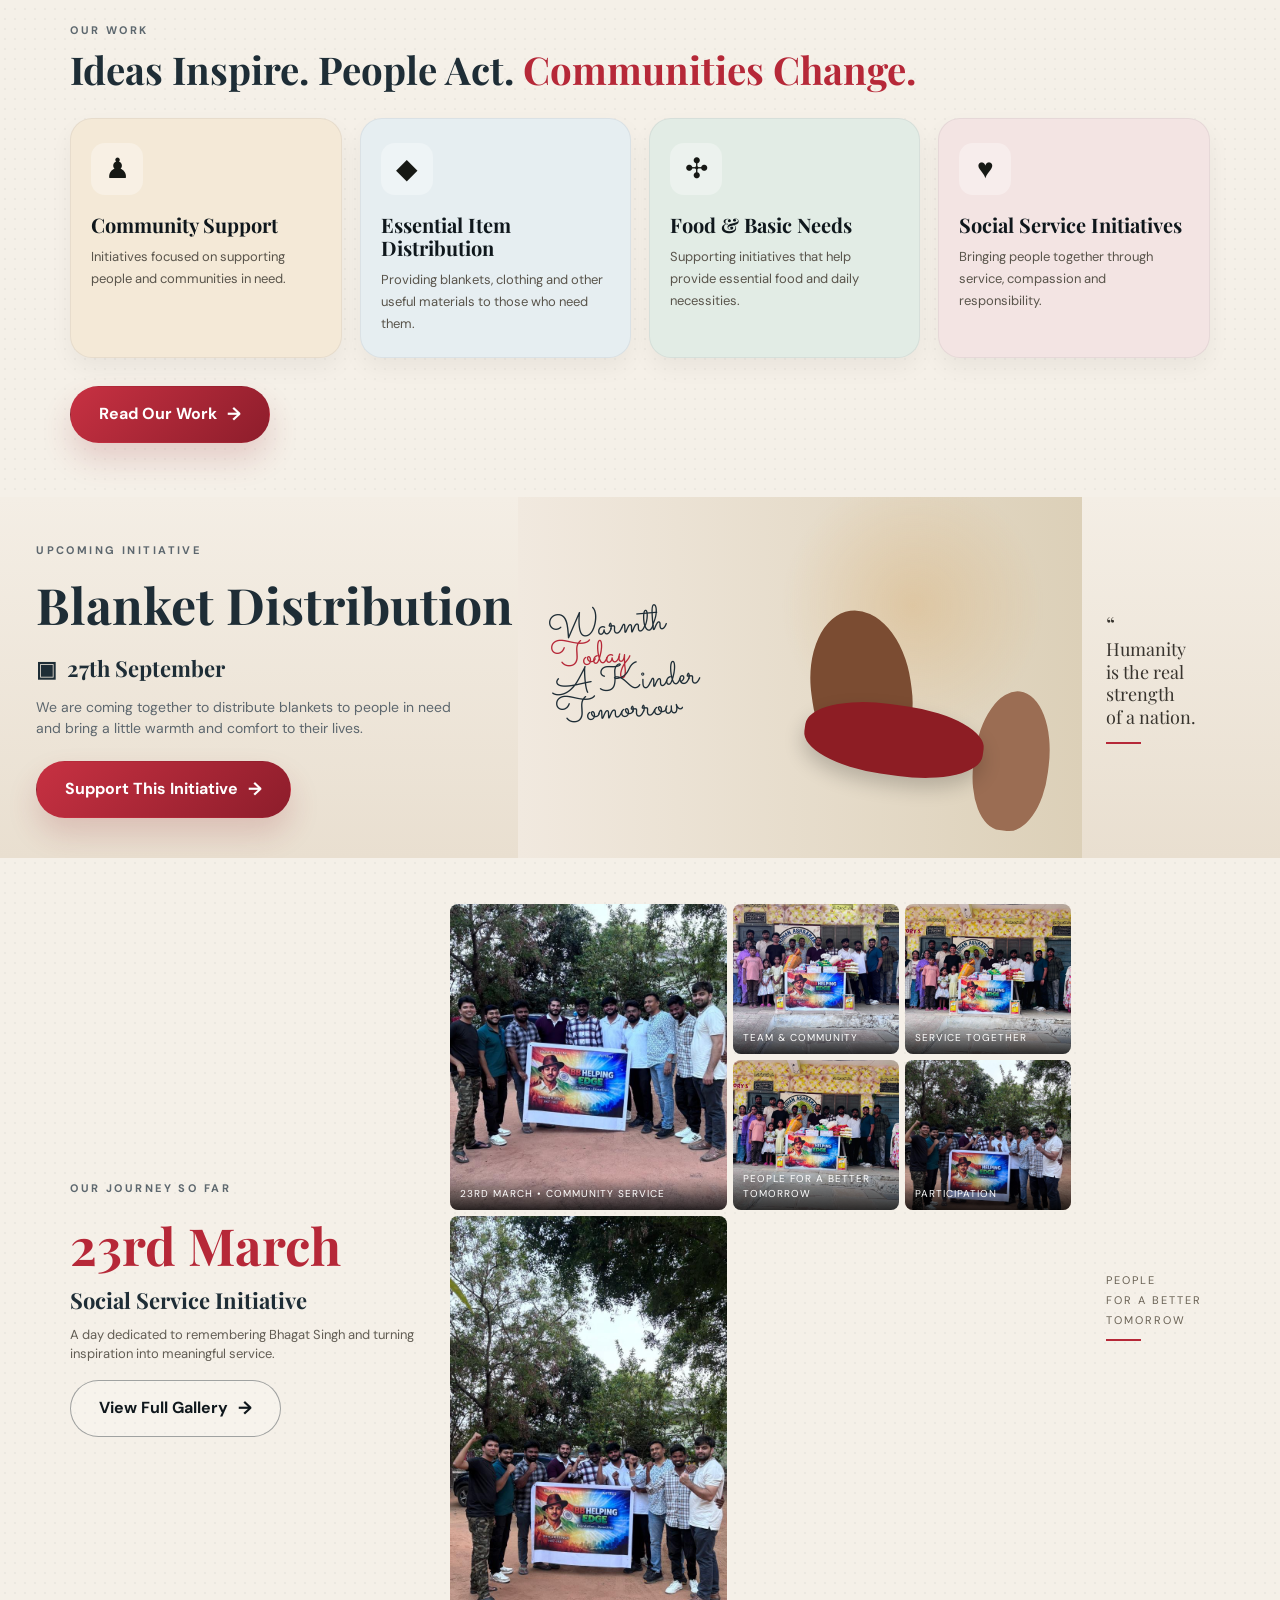
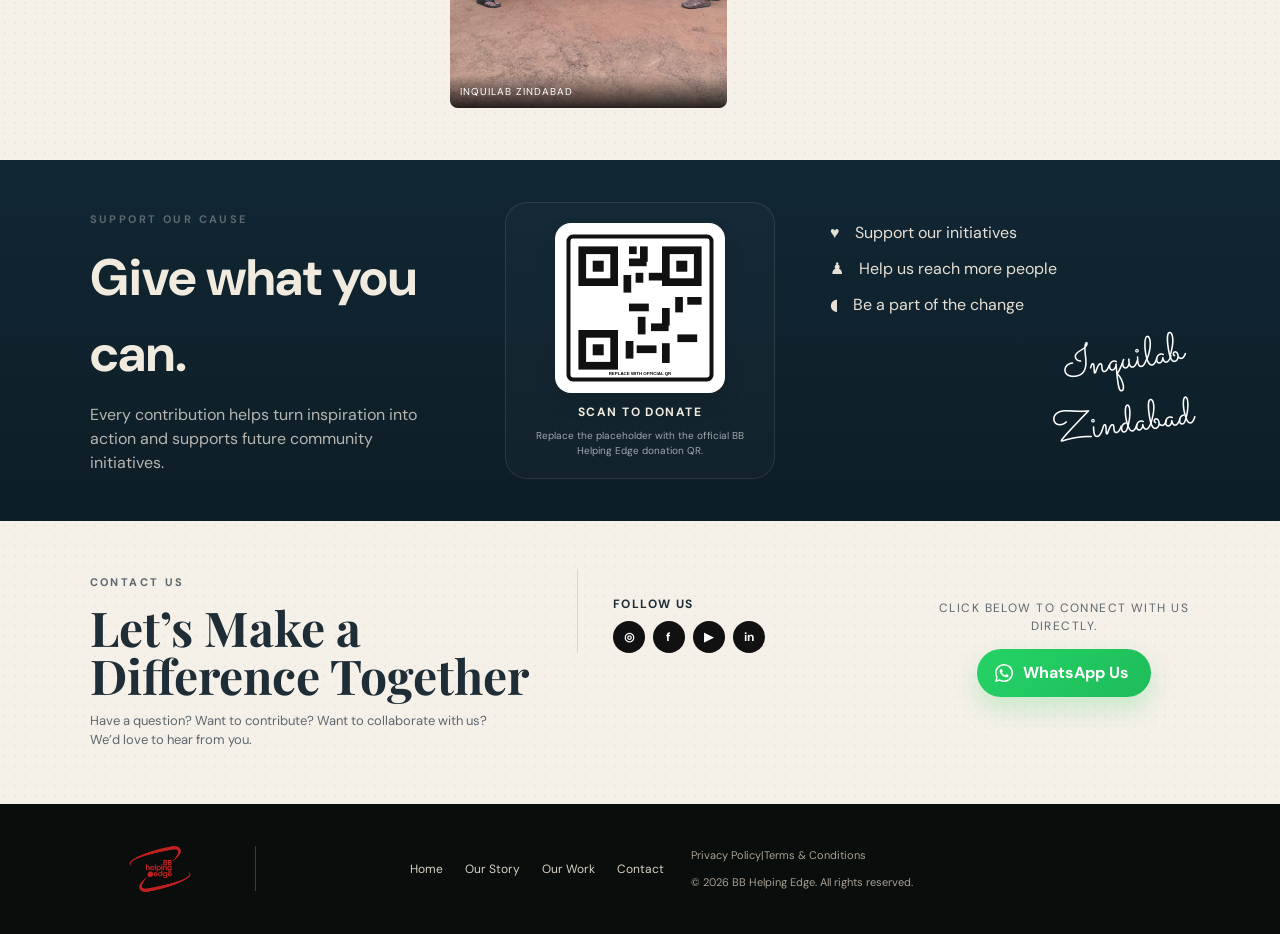
==== commit 451eac0f: "added pages" ====
--- a/index.html
+++ b/index.html
@@ -50,9 +50,10 @@
     </section>
 
     <section class="pillars section-paper">
-      <article><div class="pillar-icon">♥</div><div><h3>Serve</h3><p>Supporting people and communities through meaningful initiatives.</p></div></article>
-      <article><div class="pillar-icon people">●●</div><div><h3>Participate</h3><p>Bringing people together to contribute their time, resources and skills.</p></div></article>
-      <article><div class="pillar-icon leaf">◖</div><div><h3>Impact</h3><p>Turning every contribution into an opportunity to make a difference.</p></div></article>
+      <article><div class="pillar-icon">♥</div><div><h3>Serve</h3><p>Support people and communities through meaningful initiatives..</p></div></article>
+      <article><div class="pillar-icon people">●●</div><div><h3>Participate</h3><p>Bring people together with your time, skills, and resources.</p></div></article>
+      <article><div class="pillar-icon leaf">◖</div><div><h3>Impact</h3><p>Turn every contribution into an opportunity to make a difference.</p></div></article>
+      <div class="section-action"><a class="btn btn-red" href="impact.html">Read Our Impact <span>→</span></a></div>
     </section>
 
     <section class="story dark-section" id="story">
@@ -61,7 +62,7 @@
         <h2>From Inspiration<br>to Action</h2>
         <p>BB Helping Edge is a community-driven initiative inspired by the ideals of Bhagat Singh — courage, service, responsibility, and the belief that meaningful change begins with action.</p>
         <p>We aim to turn inspiration into practical support through social service initiatives, encouraging people to participate and contribute to a better tomorrow.</p>
-        <a class="btn btn-red" href="#work">Read Our Story <span>→</span></a>
+        <a class="btn btn-red" href="story.html">Read Our Story <span>→</span></a>
       </div>
       <div class="story-middle"><div class="quote-mark">“</div><blockquote>Small acts,<br>when done together,<br><b>create a stronger<br>tomorrow.</b></blockquote><div class="signature">Bhagat Singh</div></div>
       <div class="story-side"><span>COURAGE</span><span>SERVICE</span><span>RESPONSIBILITY</span><span>ACTION</span><div class="book">A BRIGHTER<br>INDIA<br>BEGINS WITH<br>PEOPLE LIKE YOU</div></div>
@@ -75,6 +76,7 @@
         <article class="work-card green"><div class="work-icon">✣</div><h3>Food &amp; Basic Needs</h3><p>Supporting initiatives that help provide essential food and daily necessities.</p></article>
         <article class="work-card rose"><div class="work-icon">♥</div><h3>Social Service Initiatives</h3><p>Bringing people together through service, compassion and responsibility.</p></article>
       </div>
+      <div class="section-action"><a class="btn btn-red" href="work.html">Read Our Work <span>→</span></a></div>
     </section>
 
     <section class="upcoming section-paper">
@@ -108,7 +110,7 @@
       <div class="contact-side-actions">
         <div class="contact-actions">
           <p class="whatsapp-intro">Click below to connect with us directly.</p>
-          <a class="whatsapp-btn" href="https://wa.me/919876543210?text=Hello%20BB%20Helping%20Edge%2C%20I%20want%20to%20know%20more%20about%20your%20work." target="_blank" rel="noreferrer" aria-label="Chat on WhatsApp">WhatsApp Us</a>
+          <a id="whatsappLink" class="whatsapp-btn" href="https://wa.me/918374124358?text=Hello%20BB%20Helping%20Edge%2C%20I%20want%20to%20know%20more%20about%20your%20work." target="_blank" rel="noreferrer" aria-label="Chat on WhatsApp">WhatsApp Us</a>
         </div>
       </div>
     </section>
--- a/styles.css
+++ b/styles.css
@@ -66,11 +66,41 @@
   align-items: center;
   justify-content: space-between;
 }
+.brand {
+  position: relative;
+  display: inline-flex;
+  align-items: center;
+  justify-content: center;
+  padding: 4px 8px;
+  border-radius: 12px;
+  overflow: hidden;
+}
+.brand::after,
+.footer-brand::after {
+  content: "";
+  position: absolute;
+  inset: 0;
+  background: linear-gradient(120deg, transparent 0%, rgba(255,255,255,0.28) 45%, transparent 60%);
+  transform: translateX(-130%);
+  transition: transform 0.8s ease;
+  pointer-events: none;
+}
+.brand:hover::after,
+.footer-brand:hover::after {
+  transform: translateX(130%);
+}
 .brand img {
   width: 145px;
   height: 64px;
   object-fit: contain;
   display: block;
+  filter: drop-shadow(0 4px 10px rgba(0,0,0,0.18)) brightness(1.04) saturate(1.08);
+  transition: transform 0.28s ease, filter 0.28s ease;
+}
+.brand:hover img,
+.footer-brand:hover img {
+  transform: scale(1.02);
+  filter: drop-shadow(0 6px 14px rgba(0,0,0,0.22)) brightness(1.12) saturate(1.12);
 }
 .nav {
   display: flex;
@@ -111,8 +141,15 @@
   border-radius: 14px;
   box-shadow: 0 12px 24px rgba(184, 45, 57, 0.2);
 }
+.nav-donate::before {
+  content: "♥";
+  display: inline-block;
+  margin-right: 8px;
+  font-size: 14px;
+  transform: translateY(-1px);
+}
 .nav-donate b {
-  margin-left: 8px;
+  margin-left: 0;
   font-size: 18px;
 }
 .menu-toggle {
@@ -284,6 +321,12 @@
   background: #f7f3ee;
   border-top: 1px solid var(--line);
   border-bottom: 1px solid var(--line);
+  padding: 0 7%;
+}
+.pillars .section-action {
+  grid-column: 1 / -1;
+  padding: 0 0 30px;
+  margin-top: 0;
 }
 .pillars article {
   display: flex;
@@ -812,22 +855,35 @@
   color: var(--muted);
 }
 .whatsapp-btn {
+  position: relative;
   display: inline-flex;
   align-items: center;
   justify-content: center;
-  gap: 8px;
+  gap: 10px;
   min-height: 48px;
-  padding: 12px 22px;
+  padding: 12px 22px 12px 18px;
   border-radius: 999px;
   background: linear-gradient(135deg, #25d366, #1ebc59);
   color: #fff;
   font-weight: 700;
   box-shadow: 0 12px 24px rgba(37, 211, 102, 0.22);
   transition: transform 0.2s ease, box-shadow 0.2s ease;
+  animation: whatsappPulse 1.8s ease-in-out infinite;
+}
+.whatsapp-btn::before {
+  content: "";
+  width: 18px;
+  height: 18px;
+  display: inline-block;
+  background: url("data:image/svg+xml,%3Csvg xmlns='http://www.w3.org/2000/svg' viewBox='0 0 24 24' fill='white'%3E%3Cpath d='M20.52 3.48A11.82 11.82 0 0 0 12.08 0C5.52 0 .11 5.4.11 12.06c0 2.13.56 4.19 1.62 6.01L0 24l6.08-1.6A12.08 12.08 0 0 0 12.08 24c6.56 0 11.96-5.4 11.96-12.06 0-3.21-1.26-6.23-3.52-8.46ZM12.08 22c-1.93 0-3.8-.52-5.45-1.5l-.39-.23-3.6.95 1-3.5-.26-.38A9.9 9.9 0 0 1 2.12 12.1c0-5.48 4.46-9.94 9.96-9.94 2.66 0 5.16 1.04 7.04 2.92A9.89 9.89 0 0 1 22.04 12c0 5.48-4.46 9.94-9.96 9.94Zm5.47-7.45c-.3-.15-1.76-.87-2.04-.97-.27-.1-.47-.15-.66.15-.2.3-.74.97-.91 1.17-.17.2-.34.22-.63.07-.3-.15-1.25-.46-2.37-1.46-.88-.78-1.46-1.74-1.63-2.03-.17-.3-.02-.46.13-.6.13-.13.3-.34.45-.5.15-.17.2-.3.3-.5.1-.2.05-.38-.02-.53-.07-.15-.66-1.6-.9-2.2-.24-.58-.48-.5-.66-.5h-.57c-.2 0-.53.08-.8.38-.27.3-1.03 1-1.03 2.45 0 1.45 1.06 2.84 1.2 3.04.15.2 2.07 3.16 5.02 4.43.7.3 1.25.48 1.68.62.7.22 1.34.19 1.84.12.56-.08 1.76-.72 2.01-1.42.25-.7.25-1.3.17-1.42-.08-.12-.28-.2-.58-.35Z'/%3E%3C/svg%3E") no-repeat center / contain;
 }
 .whatsapp-btn:hover {
-  transform: translateY(-2px);
+  transform: translateY(-2px) scale(1.02);
   box-shadow: 0 16px 26px rgba(37, 211, 102, 0.28);
+}
+@keyframes whatsappPulse {
+  0%, 100% { box-shadow: 0 0 0 0 rgba(37, 211, 102, 0.22), 0 12px 24px rgba(37, 211, 102, 0.22); }
+  50% { box-shadow: 0 0 0 8px rgba(37, 211, 102, 0.08), 0 16px 28px rgba(37, 211, 102, 0.28); }
 }
 .contact-form {
   display: flex;
@@ -863,6 +919,321 @@
   color: var(--muted);
 }
 
+.story-page-shell {
+  background: linear-gradient(180deg, #f7f3ee 0%, #efe4d4 100%);
+  padding: 52px 24px 70px;
+}
+
+.story-page {
+  position: relative;
+  max-width: 960px;
+  margin: 0 auto;
+  background: rgba(255, 255, 255, 0.42);
+  border: 1px solid rgba(20, 24, 27, 0.08);
+  box-shadow: var(--shadow);
+  border-radius: 28px;
+  padding: 42px 32px 24px;
+}
+
+.story-page::before {
+  content: "";
+  position: absolute;
+  inset: 16px 18px auto 18px;
+  height: 1px;
+  background: linear-gradient(90deg, rgba(182, 40, 56, 0.5), rgba(17,27,34,0.06), rgba(182, 40, 56, 0.5));
+}
+
+.story-page-inner {
+  position: relative;
+  max-width: 760px;
+  margin: 0 auto;
+  color: var(--text);
+}
+
+.story-page-inner .eyebrow,
+.work-page-inner .eyebrow,
+.impact-page-inner .eyebrow {
+  display: inline-flex;
+  margin-bottom: 18px;
+}
+
+.story-ornament {
+  display: flex;
+  align-items: center;
+  gap: 8px;
+  margin: 4px 0 18px;
+}
+
+.story-ornament span {
+  display: block;
+  width: 28px;
+  height: 2px;
+  background: linear-gradient(90deg, var(--red), rgba(182, 40, 56, 0.3));
+  border-radius: 999px;
+}
+
+.story-ornament span:nth-child(2) {
+  width: 12px;
+  height: 12px;
+  border-radius: 50%;
+  background: var(--red);
+  box-shadow: 0 0 0 4px rgba(182, 40, 56, 0.12);
+}
+
+.story-page-inner h1 {
+  margin: 0 0 8px;
+  font-family: "Playfair Display", Georgia, serif;
+  font-size: clamp(26px, 3vw, 40px);
+  line-height: 1.12;
+  letter-spacing: -0.03em;
+  color: var(--ink);
+  text-transform: uppercase;
+}
+
+.story-page-inner h2 {
+  margin: 0 0 18px;
+  font-family: "Playfair Display", Georgia, serif;
+  font-size: clamp(22px, 2.6vw, 30px);
+  line-height: 1.25;
+  color: var(--ink);
+  text-transform: uppercase;
+}
+
+.story-page-inner h3 {
+  margin: 20px 0 8px;
+  font-size: clamp(17px, 1.8vw, 22px);
+  line-height: 1.4;
+  letter-spacing: 0.02em;
+  color: var(--ink);
+  text-transform: uppercase;
+}
+
+.story-page-inner p {
+  margin: 0 0 18px;
+  font-size: 16px;
+  line-height: 1.8;
+  color: var(--text);
+}
+
+.story-page-inner p strong,
+.story-page-inner h3 strong {
+  color: var(--ink);
+}
+
+.story-callout {
+  margin-top: 18px;
+  padding-top: 18px;
+  border-top: 1px solid rgba(17,27,34,0.12);
+}
+
+.story-callout h3 {
+  margin: 0 0 8px;
+}
+
+.work-page-inner .story-callout,
+.impact-page-inner .story-callout {
+  margin-top: 22px;
+}
+
+.section-action {
+  display: flex;
+  justify-content: flex-start;
+  margin-top: 28px;
+}
+
+.impact-grid {
+  display: grid;
+  grid-template-columns: repeat(4, minmax(0, 1fr));
+  gap: 18px;
+  margin-top: 28px;
+}
+
+.impact-card {
+  background: rgba(255,255,255,0.45);
+  border: 1px solid rgba(17, 27, 34, 0.08);
+  border-radius: 22px;
+  padding: 24px 18px;
+  text-align: center;
+  box-shadow: 0 12px 22px rgba(17, 27, 34, 0.05);
+}
+
+.impact-card strong {
+  display: block;
+  font-family: "Playfair Display", Georgia, serif;
+  font-size: clamp(28px, 3vw, 46px);
+  color: var(--red);
+  line-height: 1;
+  margin-bottom: 10px;
+}
+
+.impact-card span {
+  display: block;
+  font-size: 12px;
+  font-weight: 700;
+  letter-spacing: 0.12em;
+  text-transform: uppercase;
+  color: var(--muted);
+  line-height: 1.5;
+}
+
+.work-page-shell {
+  background: linear-gradient(180deg, #f7f3ee 0%, #efe4d4 100%);
+  padding: 52px 24px 70px;
+}
+
+.impact-page-shell,
+.work-page-shell {
+  background: linear-gradient(180deg, #f7f3ee 0%, #efe4d4 100%);
+  padding: 52px 24px 70px;
+}
+
+.work-page,
+.impact-page {
+  max-width: 980px;
+  margin: 0 auto;
+  background: rgba(255, 255, 255, 0.42);
+  border: 1px solid rgba(20, 24, 27, 0.08);
+  box-shadow: var(--shadow);
+  border-radius: 28px;
+  padding: 42px 32px 24px;
+}
+
+.work-page-inner,
+.impact-page-inner {
+  max-width: 780px;
+  margin: 0 auto;
+  color: var(--text);
+}
+
+.work-page-inner h1,
+.impact-page-inner h1,
+.work-page-inner h2,
+.impact-page-inner h2,
+.work-page-inner h3,
+.impact-page-inner h3 {
+  margin: 0 0 16px;
+  color: var(--ink);
+}
+
+.work-page-inner h1,
+.impact-page-inner h1 {
+  font-family: "Playfair Display", Georgia, serif;
+  font-size: clamp(26px, 3vw, 40px);
+  line-height: 1.12;
+  letter-spacing: -0.03em;
+  text-transform: uppercase;
+}
+
+.work-page-inner h2,
+.impact-page-inner h2 {
+  font-family: "Playfair Display", Georgia, serif;
+  font-size: clamp(22px, 2.8vw, 30px);
+  line-height: 1.25;
+  text-transform: uppercase;
+}
+
+.work-page-inner h3,
+.impact-page-inner h3 {
+  font-size: clamp(17px, 1.8vw, 22px);
+  line-height: 1.4;
+  letter-spacing: 0.02em;
+  text-transform: uppercase;
+}
+
+.work-page-inner p,
+.impact-page-inner p {
+  margin: 0 0 16px;
+  font-size: 16px;
+  line-height: 1.8;
+  color: var(--text);
+}
+
+.impact-table {
+  width: 100%;
+  border-collapse: collapse;
+  margin: 18px 0 26px;
+  background: rgba(255,255,255,0.38);
+  border: 1px solid rgba(17, 27, 34, 0.08);
+  border-radius: 18px;
+  overflow: hidden;
+}
+
+.impact-table th,
+.impact-table td {
+  padding: 18px 20px;
+  border-bottom: 1px solid rgba(17, 27, 34, 0.08);
+  text-align: left;
+}
+
+.impact-table th {
+  width: 72%;
+  font-size: 13px;
+  font-weight: 700;
+  letter-spacing: 0.08em;
+  text-transform: uppercase;
+  color: var(--ink);
+}
+
+.impact-table td {
+  width: 28%;
+  font-family: "Playfair Display", Georgia, serif;
+  font-size: clamp(24px, 2.6vw, 34px);
+  line-height: 1;
+  color: var(--red);
+  text-align: right;
+}
+
+.impact-table tr:last-child th,
+.impact-table tr:last-child td {
+  border-bottom: none;
+}
+
+.work-page-inner .wide-quote,
+.impact-page-inner .wide-quote {
+  font-size: clamp(24px, 3vw, 34px);
+  line-height: 1.25;
+  font-family: "Playfair Display", Georgia, serif;
+  margin: 24px 0;
+  color: var(--ink);
+}
+
+.work-page-inner .approach-list,
+.impact-page-inner .approach-list {
+  margin: 14px 0 12px;
+  padding-left: 20px;
+}
+
+.work-page-inner .approach-list li,
+.impact-page-inner .approach-list li {
+  margin: 0 0 10px;
+  font-size: 17px;
+  line-height: 1.7;
+  color: var(--text);
+}
+
+.work-page-inner .flow,
+.impact-page-inner .flow {
+  margin-top: 16px;
+  font-weight: 700;
+  letter-spacing: 0.04em;
+  text-transform: uppercase;
+  color: var(--ink);
+}
+
+@media (max-width: 760px) {
+  .story-page-shell {
+    padding: 30px 18px 50px;
+  }
+  .story-page {
+    padding: 26px 18px 18px;
+    border-radius: 20px;
+  }
+  .story-page-inner p {
+    font-size: 15px;
+    line-height: 1.8;
+  }
+}
+
 .footer {
   background: #090d0b;
   color: #d9d2c5;
@@ -874,14 +1245,20 @@
   align-items: center;
 }
 .footer-brand {
+  position: relative;
   display: flex;
   align-items: center;
   gap: 20px;
+  overflow: hidden;
+  border-radius: 12px;
+  padding: 4px 8px;
 }
 .footer-brand img {
   width: 150px;
   height: 70px;
   object-fit: contain;
+  filter: drop-shadow(0 4px 10px rgba(0,0,0,0.22)) brightness(1.03) saturate(1.08);
+  transition: transform 0.28s ease, filter 0.28s ease;
 }
 .footer-brand span {
   display: inline-block;
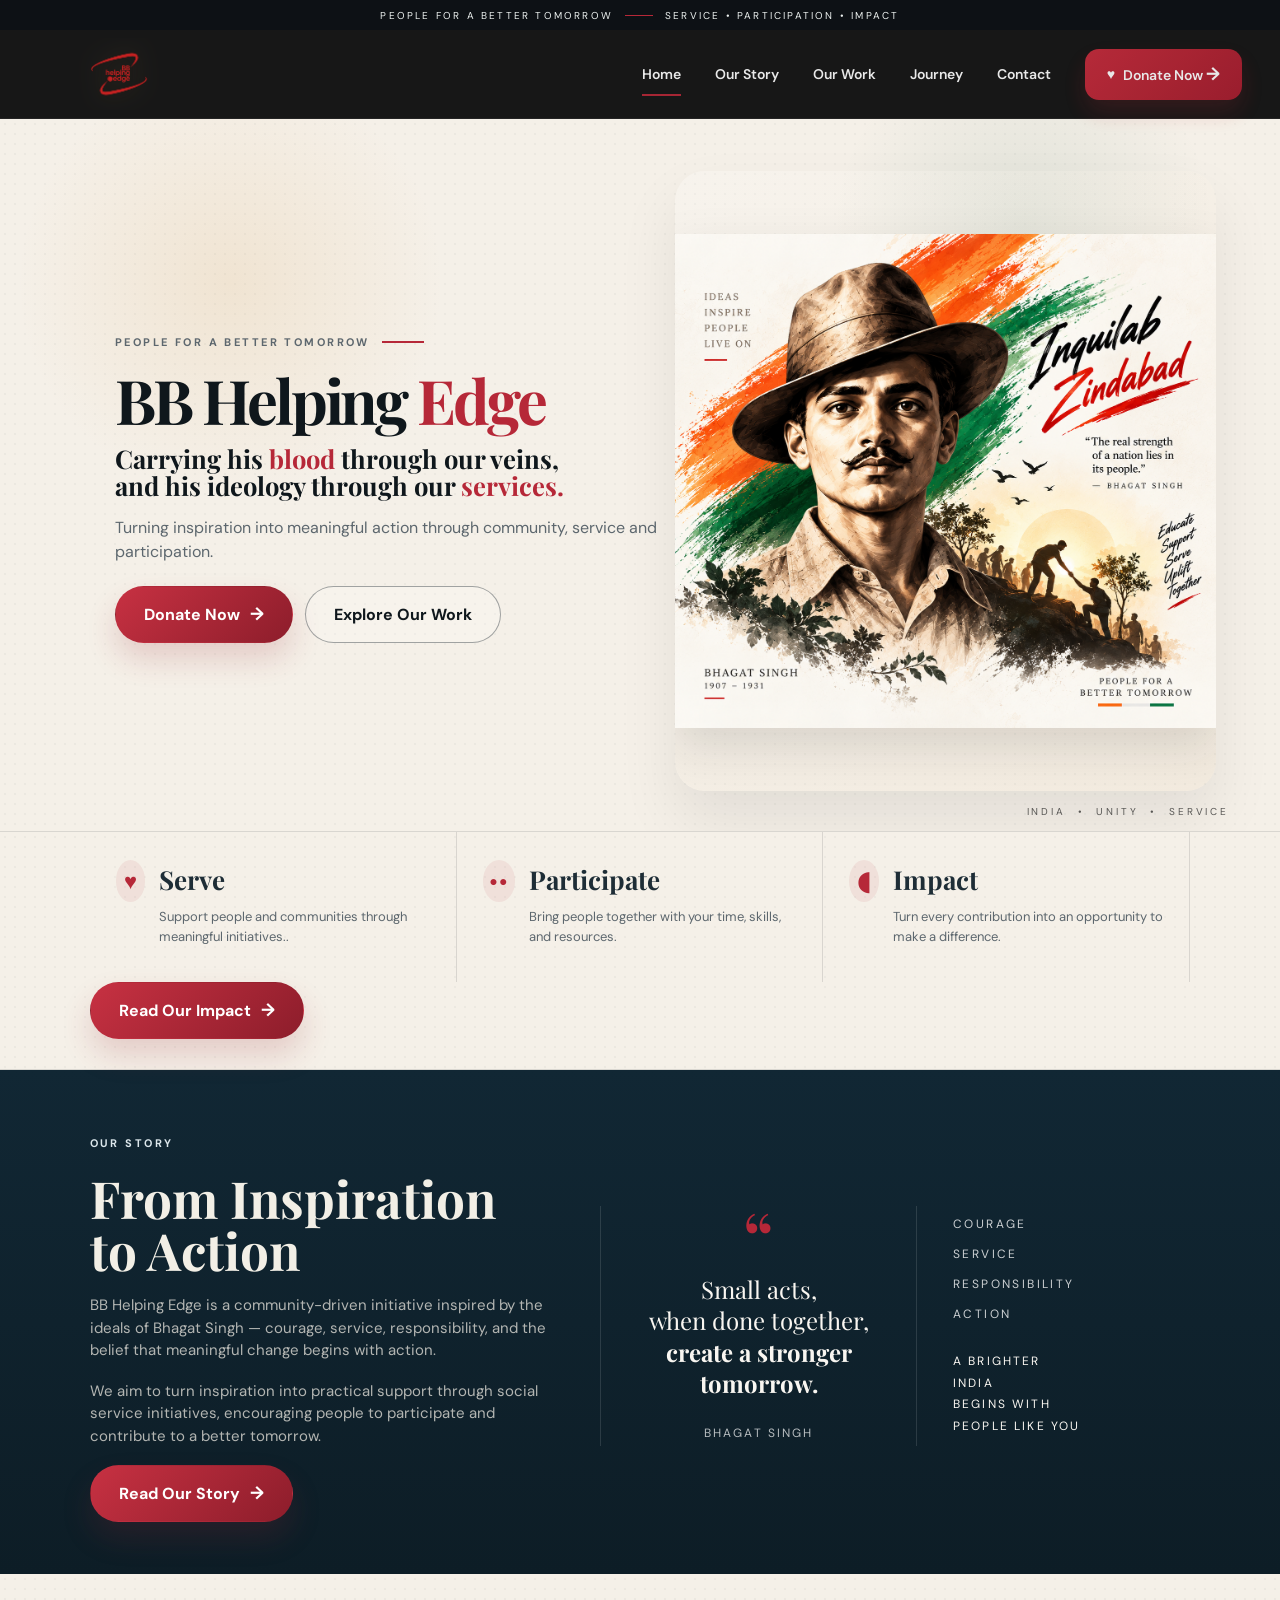
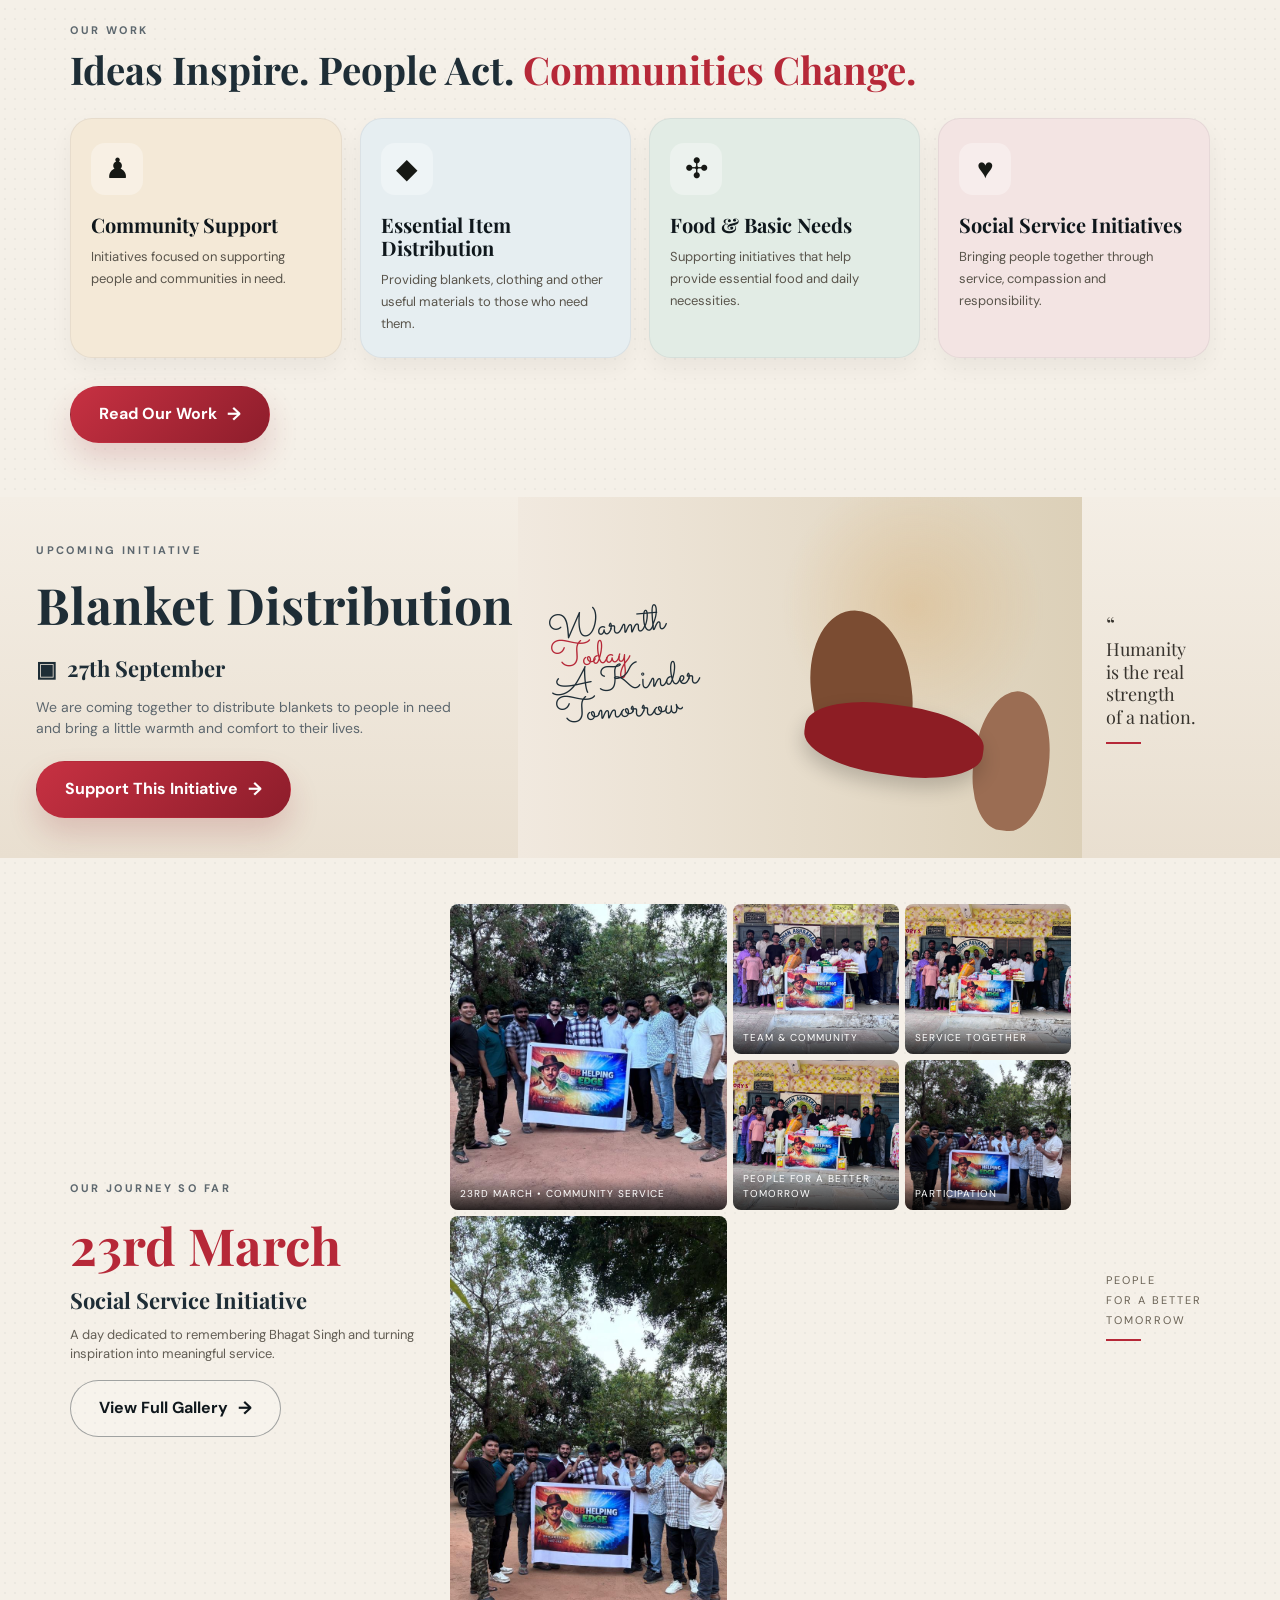
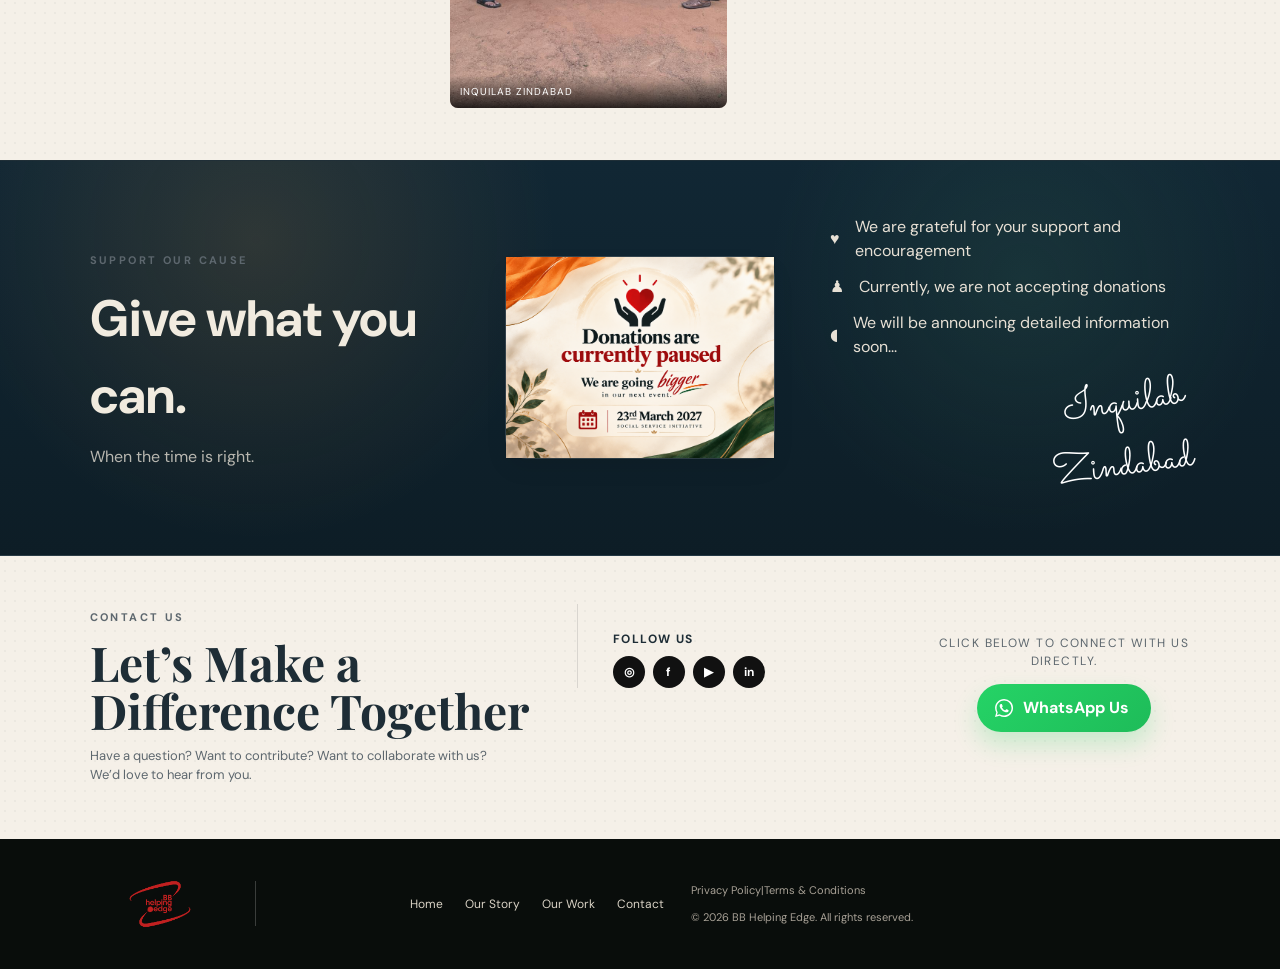
==== commit 4f150332: "changes related to donation" ====
--- a/index.html
+++ b/index.html
@@ -99,9 +99,9 @@
     </section>
 
     <section class="donate dark-section" id="donate">
-      <div class="donate-copy"><div class="eyebrow light">SUPPORT OUR CAUSE</div><h2>Give what you can.</h2><p>Every contribution helps turn inspiration into action and supports future community initiatives.</p></div>
-      <div class="qr-card"><div class="qr-placeholder"><img src="assets/donation-qr.svg" alt="Donation QR placeholder"></div><strong>SCAN TO DONATE</strong><small>Replace the placeholder with the official BB Helping Edge donation QR.</small></div>
-      <div class="donate-points"><p>♥ <span>Support our initiatives</span></p><p>♟ <span>Help us reach more people</span></p><p>◖ <span>Be a part of the change</span></p><div class="mini-ink">Inquilab<br>Zindabad</div></div>
+      <div class="donate-copy"><div class="eyebrow light">SUPPORT OUR CAUSE</div><h2>Give what you can.</h2><p>When the time is right.</p></div>
+      <div class="qr-card"><div class="qr-placeholder"><img src="assets/donation-qr.png" alt="Donation QR placeholder"></div></div>
+      <div class="donate-points"><p>♥ <span>We are grateful for your support and encouragement</span></p><p>♟ <span>Currently, we are not accepting donations</span></p><p>◖ <span>We will be announcing detailed information soon...</span></p><div class="mini-ink">Inquilab<br>Zindabad</div></div>
     </section>
 
     <section class="contact section-paper" id="contact">
@@ -110,7 +110,7 @@
       <div class="contact-side-actions">
         <div class="contact-actions">
           <p class="whatsapp-intro">Click below to connect with us directly.</p>
-          <a id="whatsappLink" class="whatsapp-btn" href="https://wa.me/918374124358?text=Hello%20BB%20Helping%20Edge%2C%20I%20want%20to%20know%20more%20about%20your%20work." target="_blank" rel="noreferrer" aria-label="Chat on WhatsApp">WhatsApp Us</a>
+          <a id="whatsappLink" class="whatsapp-btn" href="https://wa.me/919705813391?text=Hello%20BB%20Helping%20Edge%2C%20I%20want%20to%20know%20more%20about%20your%20work." target="_blank" rel="noreferrer" aria-label="Chat on WhatsApp">WhatsApp Us</a>
         </div>
       </div>
     </section>
--- a/styles.css
+++ b/styles.css
@@ -94,13 +94,13 @@
   height: 64px;
   object-fit: contain;
   display: block;
-  filter: drop-shadow(0 4px 10px rgba(0,0,0,0.18)) brightness(1.04) saturate(1.08);
+  filter: drop-shadow(0 0 12px rgba(203, 160, 88, 0.22)) drop-shadow(0 4px 10px rgba(0,0,0,0.18)) brightness(1.04) saturate(1.08);
   transition: transform 0.28s ease, filter 0.28s ease;
 }
 .brand:hover img,
 .footer-brand:hover img {
   transform: scale(1.02);
-  filter: drop-shadow(0 6px 14px rgba(0,0,0,0.22)) brightness(1.12) saturate(1.12);
+  filter: drop-shadow(0 0 14px rgba(203, 160, 88, 0.26)) drop-shadow(0 6px 14px rgba(0,0,0,0.22)) brightness(1.12) saturate(1.12);
 }
 .nav {
   display: flex;
@@ -279,7 +279,7 @@
   display: flex;
   align-items: flex-end;
   justify-content: center;
-  padding: 18px 20px 0;
+  /* padding: 18px 20px 0; */
   overflow: hidden;
   border-radius: 30px;
   background: linear-gradient(135deg, rgba(255,255,255,0.2), rgba(210,154,77,0.06));
@@ -704,12 +704,19 @@
 }
 
 .donate {
+  position: relative;
   display: grid;
   grid-template-columns: 1fr 0.75fr 1fr;
   gap: 55px;
   align-items: center;
   padding: 42px 7%;
-  background: linear-gradient(180deg, #112734 0%, #0d1d26 100%);
+  overflow: hidden;
+  background:
+    radial-gradient(circle at 20% 20%, rgba(215, 153, 79, 0.15), transparent 28%),
+    radial-gradient(circle at 80% 30%, rgba(63, 120, 95, 0.18), transparent 24%),
+    linear-gradient(180deg, #112734 0%, #0d1d26 100%);
+  border-top: 1px solid rgba(255,255,255,0.08);
+  border-bottom: 1px solid rgba(255,255,255,0.08);
   color: #f1ebdf;
 }
 .donate h2 {
@@ -722,18 +729,14 @@
   color: rgba(241,235,223,0.74);
 }
 .qr-card {
-  padding: 20px 18px;
-  border: 1px solid rgba(255,255,255,0.1);
+  border: 1px solid rgba(255,255,255,0.12);
   border-radius: 22px;
-  background: rgba(255,255,255,0.02);
+  background: rgba(255,255,255,0.03);
+  box-shadow: inset 0 1px 0 rgba(255,255,255,0.04);
   text-align: center;
 }
 .qr-placeholder {
-  width: 170px;
-  height: 170px;
   margin: 0 auto;
-  padding: 8px;
-  background: #fff;
   border-radius: 16px;
   display: grid;
   place-items: center;
@@ -981,7 +984,7 @@
 }
 
 .story-page-inner h1 {
-  margin: 0 0 8px;
+  margin: 0 0 10px;
   font-family: "Playfair Display", Georgia, serif;
   font-size: clamp(26px, 3vw, 40px);
   line-height: 1.12;
@@ -1000,10 +1003,10 @@
 }
 
 .story-page-inner h3 {
-  margin: 20px 0 8px;
+  margin: 20px 0 10px;
   font-size: clamp(17px, 1.8vw, 22px);
   line-height: 1.4;
-  letter-spacing: 0.02em;
+  letter-spacing: 0.08em;
   color: var(--ink);
   text-transform: uppercase;
 }
@@ -1021,13 +1024,17 @@
 }
 
 .story-callout {
-  margin-top: 18px;
-  padding-top: 18px;
-  border-top: 1px solid rgba(17,27,34,0.12);
+  margin-top: 22px;
+  padding: 20px 20px 10px;
+  border: 1px solid rgba(17,27,34,0.08);
+  border-left: 4px solid var(--red);
+  border-radius: 18px;
+  background: rgba(255,255,255,0.24);
+  box-shadow: 0 10px 24px rgba(17,27,34,0.03);
 }
 
 .story-callout h3 {
-  margin: 0 0 8px;
+  margin: 0 0 10px;
 }
 
 .work-page-inner .story-callout,
@@ -1129,6 +1136,7 @@
   font-family: "Playfair Display", Georgia, serif;
   font-size: clamp(22px, 2.8vw, 30px);
   line-height: 1.25;
+  letter-spacing: 0.02em;
   text-transform: uppercase;
 }
 
@@ -1136,7 +1144,7 @@
 .impact-page-inner h3 {
   font-size: clamp(17px, 1.8vw, 22px);
   line-height: 1.4;
-  letter-spacing: 0.02em;
+  letter-spacing: 0.08em;
   text-transform: uppercase;
 }
 
@@ -1146,6 +1154,25 @@
   font-size: 16px;
   line-height: 1.8;
   color: var(--text);
+}
+
+.work-page-inner .work-entry {
+  position: relative;
+  margin: 18px 0;
+  padding: 18px 18px 14px 20px;
+  border: 1px solid rgba(17,27,34,0.08);
+  border-left: 4px solid var(--red);
+  border-radius: 18px;
+  background: rgba(255,255,255,0.35);
+  box-shadow: 0 10px 22px rgba(17,27,34,0.03);
+}
+
+.work-page-inner .work-entry h3 {
+  margin: 0 0 8px;
+}
+
+.work-page-inner .work-entry p {
+  margin: 0;
 }
 
 .impact-table {
@@ -1190,11 +1217,16 @@
 
 .work-page-inner .wide-quote,
 .impact-page-inner .wide-quote {
+  position: relative;
+  margin: 28px 0;
+  padding: 18px 20px 18px 24px;
+  border-left: 3px solid var(--red);
   font-size: clamp(24px, 3vw, 34px);
   line-height: 1.25;
   font-family: "Playfair Display", Georgia, serif;
-  margin: 24px 0;
   color: var(--ink);
+  background: linear-gradient(90deg, rgba(182,40,56,0.07), rgba(255,255,255,0.12));
+  border-radius: 0 14px 14px 0;
 }
 
 .work-page-inner .approach-list,
@@ -1211,11 +1243,20 @@
   color: var(--text);
 }
 
+.work-page-inner .story-callout,
+.impact-page-inner .story-callout {
+  margin-top: 26px;
+  padding: 18px 18px 8px;
+  border: 1px solid rgba(17,27,34,0.08);
+  border-radius: 18px;
+  background: rgba(255,255,255,0.28);
+}
+
 .work-page-inner .flow,
 .impact-page-inner .flow {
   margin-top: 16px;
   font-weight: 700;
-  letter-spacing: 0.04em;
+  letter-spacing: 0.06em;
   text-transform: uppercase;
   color: var(--ink);
 }
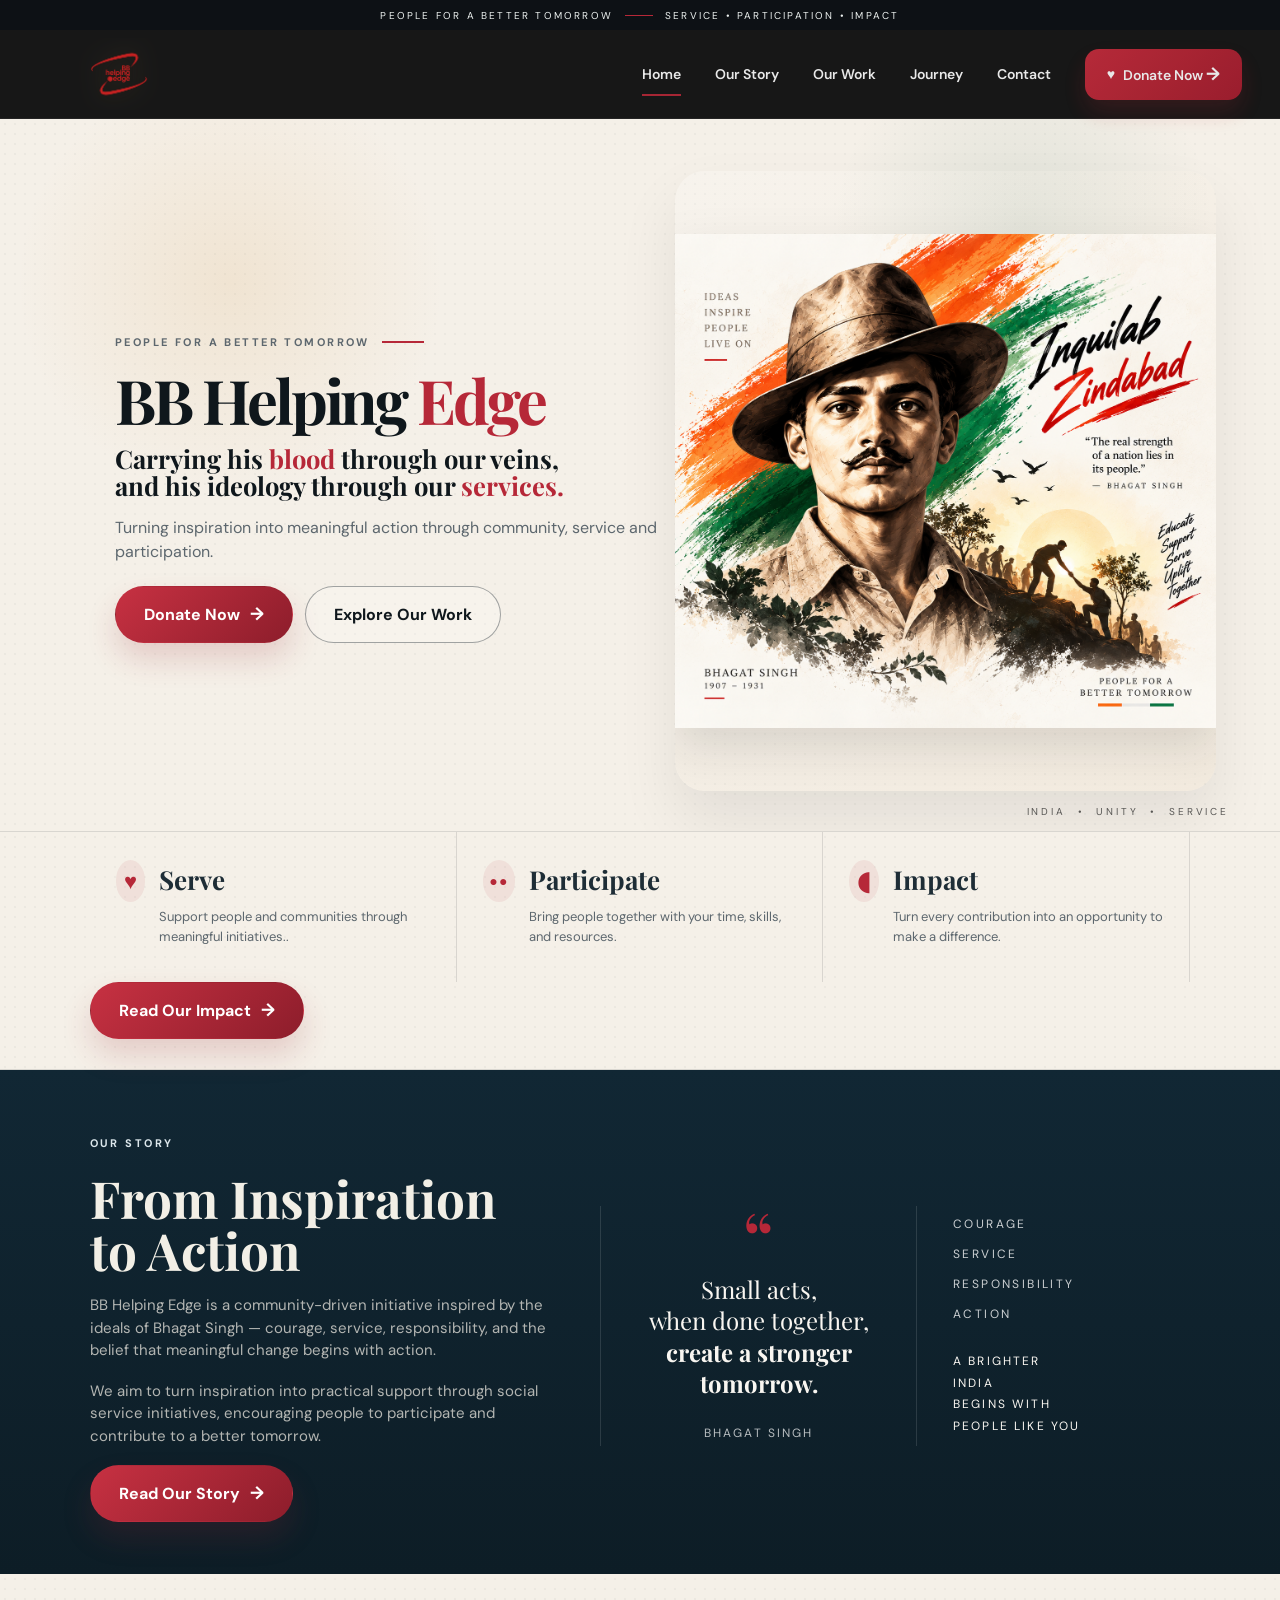
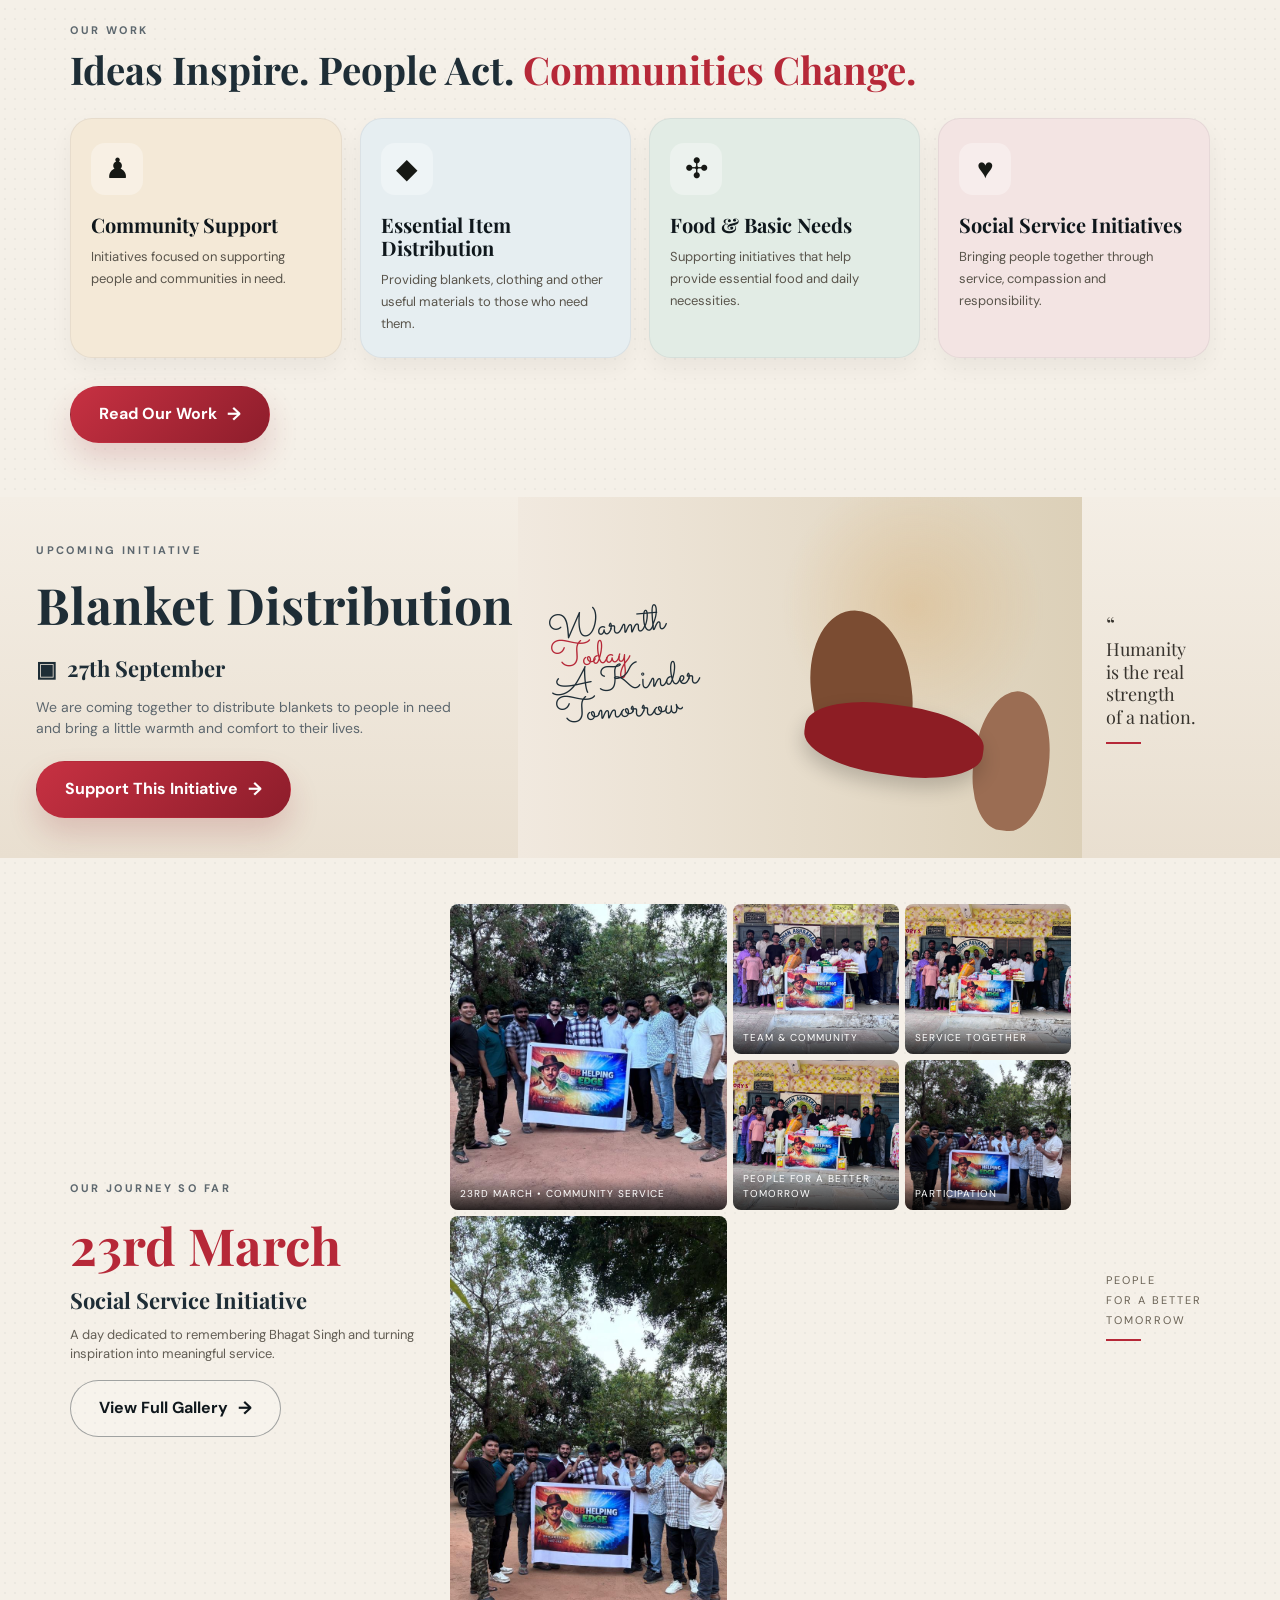
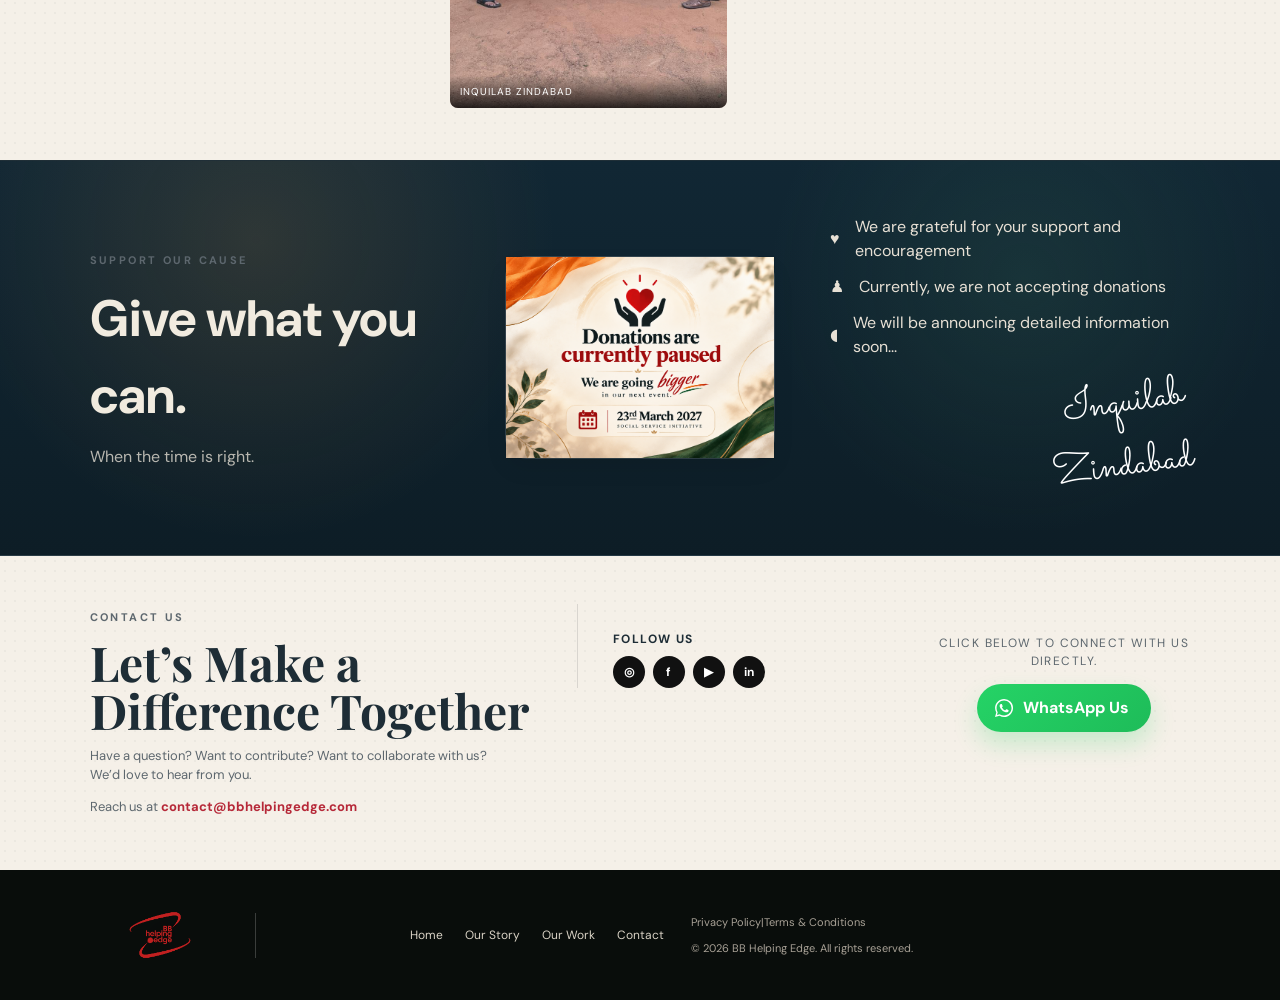
==== commit a19f484c: "changes related to contact us" ====
--- a/index.html
+++ b/index.html
@@ -105,7 +105,7 @@
     </section>
 
     <section class="contact section-paper" id="contact">
-      <div class="contact-copy"><div class="eyebrow">CONTACT US</div><h2>Let’s Make a<br>Difference Together</h2><p>Have a question? Want to contribute? Want to collaborate with us?<br>We’d love to hear from you.</p></div>
+      <div class="contact-copy"><div class="eyebrow">CONTACT US</div><h2>Let’s Make a<br>Difference Together</h2><p>Have a question? Want to contribute? Want to collaborate with us?<br>We’d love to hear from you.</p><p class="contact-email">Reach us at <a href="mailto:contact@bbhelpingedge.com">contact@bbhelpingedge.com</a></p></div>
       <div class="contact-details"><div class="socials"><b>Follow Us</b><div><a href="#" aria-label="Instagram">◎</a><a href="#" aria-label="Facebook">f</a><a href="#" aria-label="YouTube">▶</a><a href="#" aria-label="LinkedIn">in</a></div></div></div>
       <div class="contact-side-actions">
         <div class="contact-actions">
--- a/styles.css
+++ b/styles.css
@@ -797,6 +797,15 @@
   margin: 0;
   font-size: 13px;
   color: var(--muted);
+}
+.contact-email {
+  margin-top: 12px !important;
+  font-size: 13px;
+  color: var(--ink);
+}
+.contact-email a {
+  color: var(--red);
+  font-weight: 700;
 }
 .contact-details {
   border-left: 1px solid var(--line);
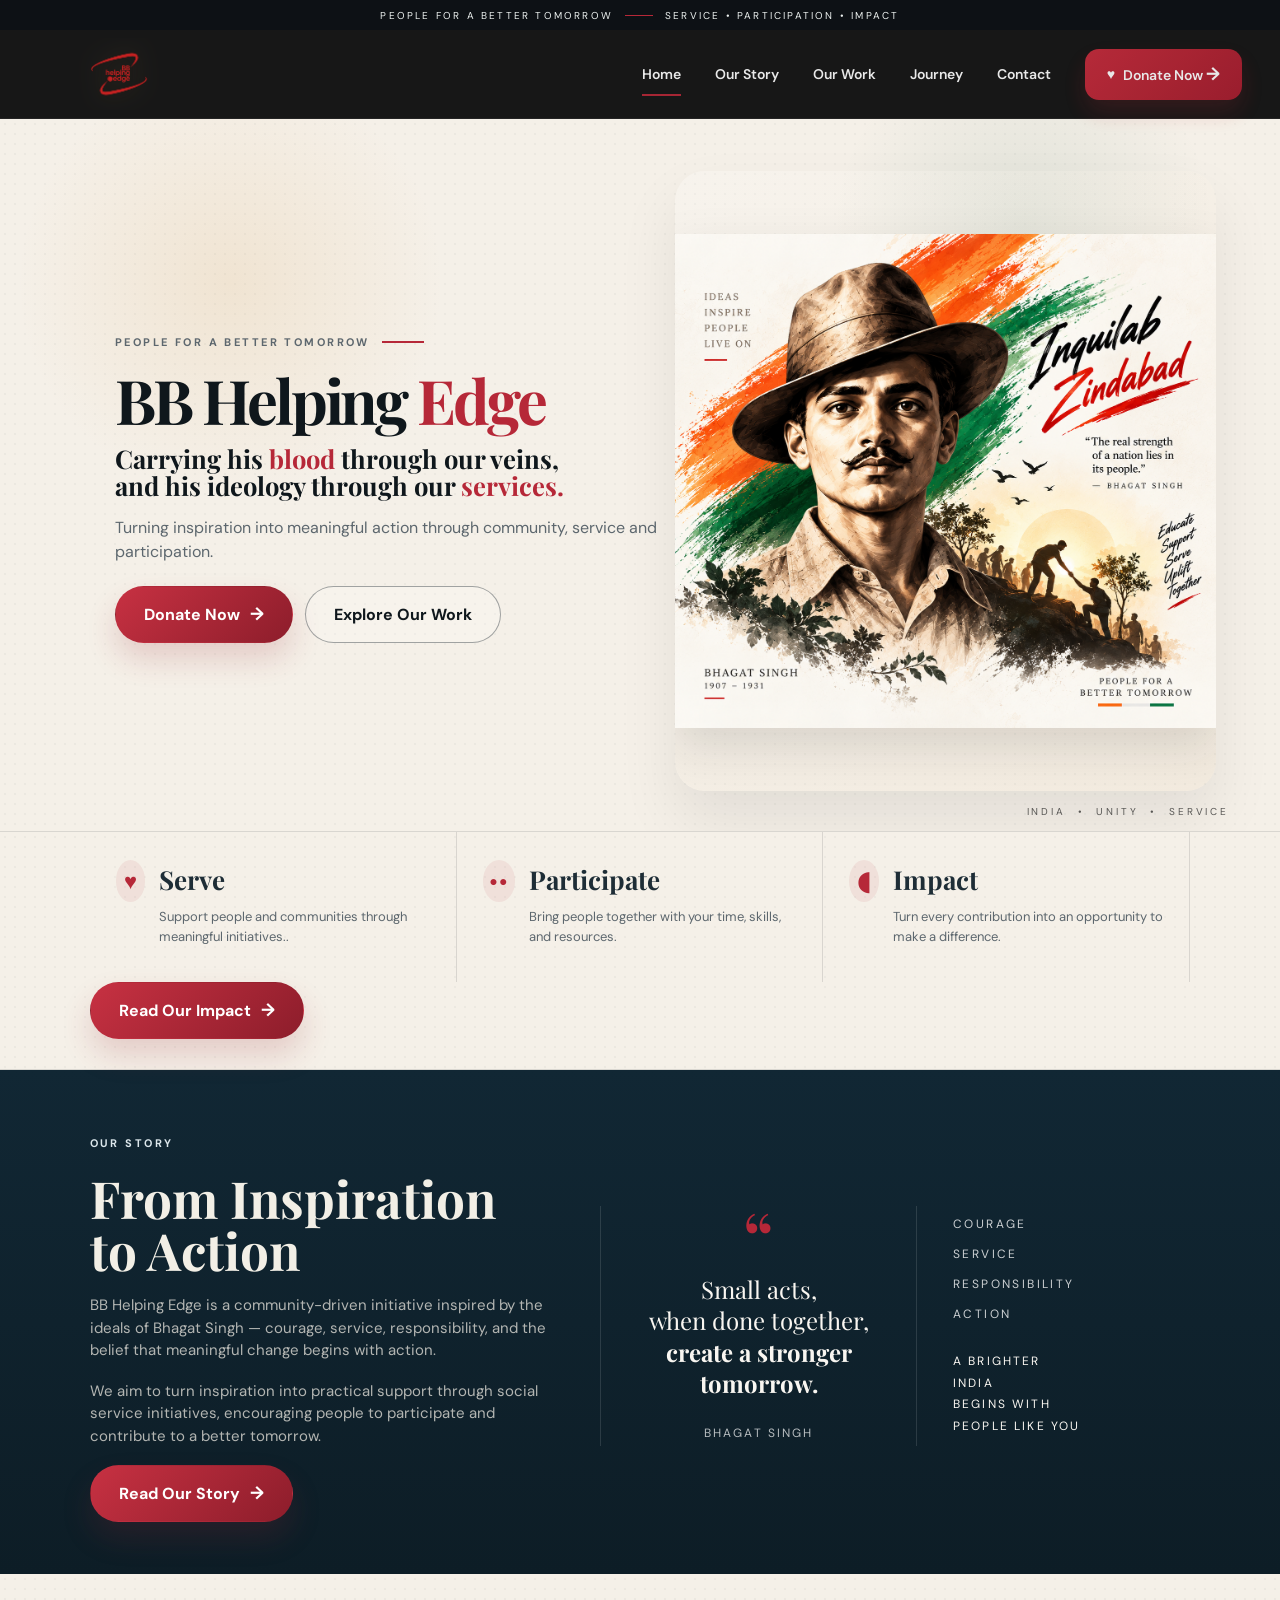
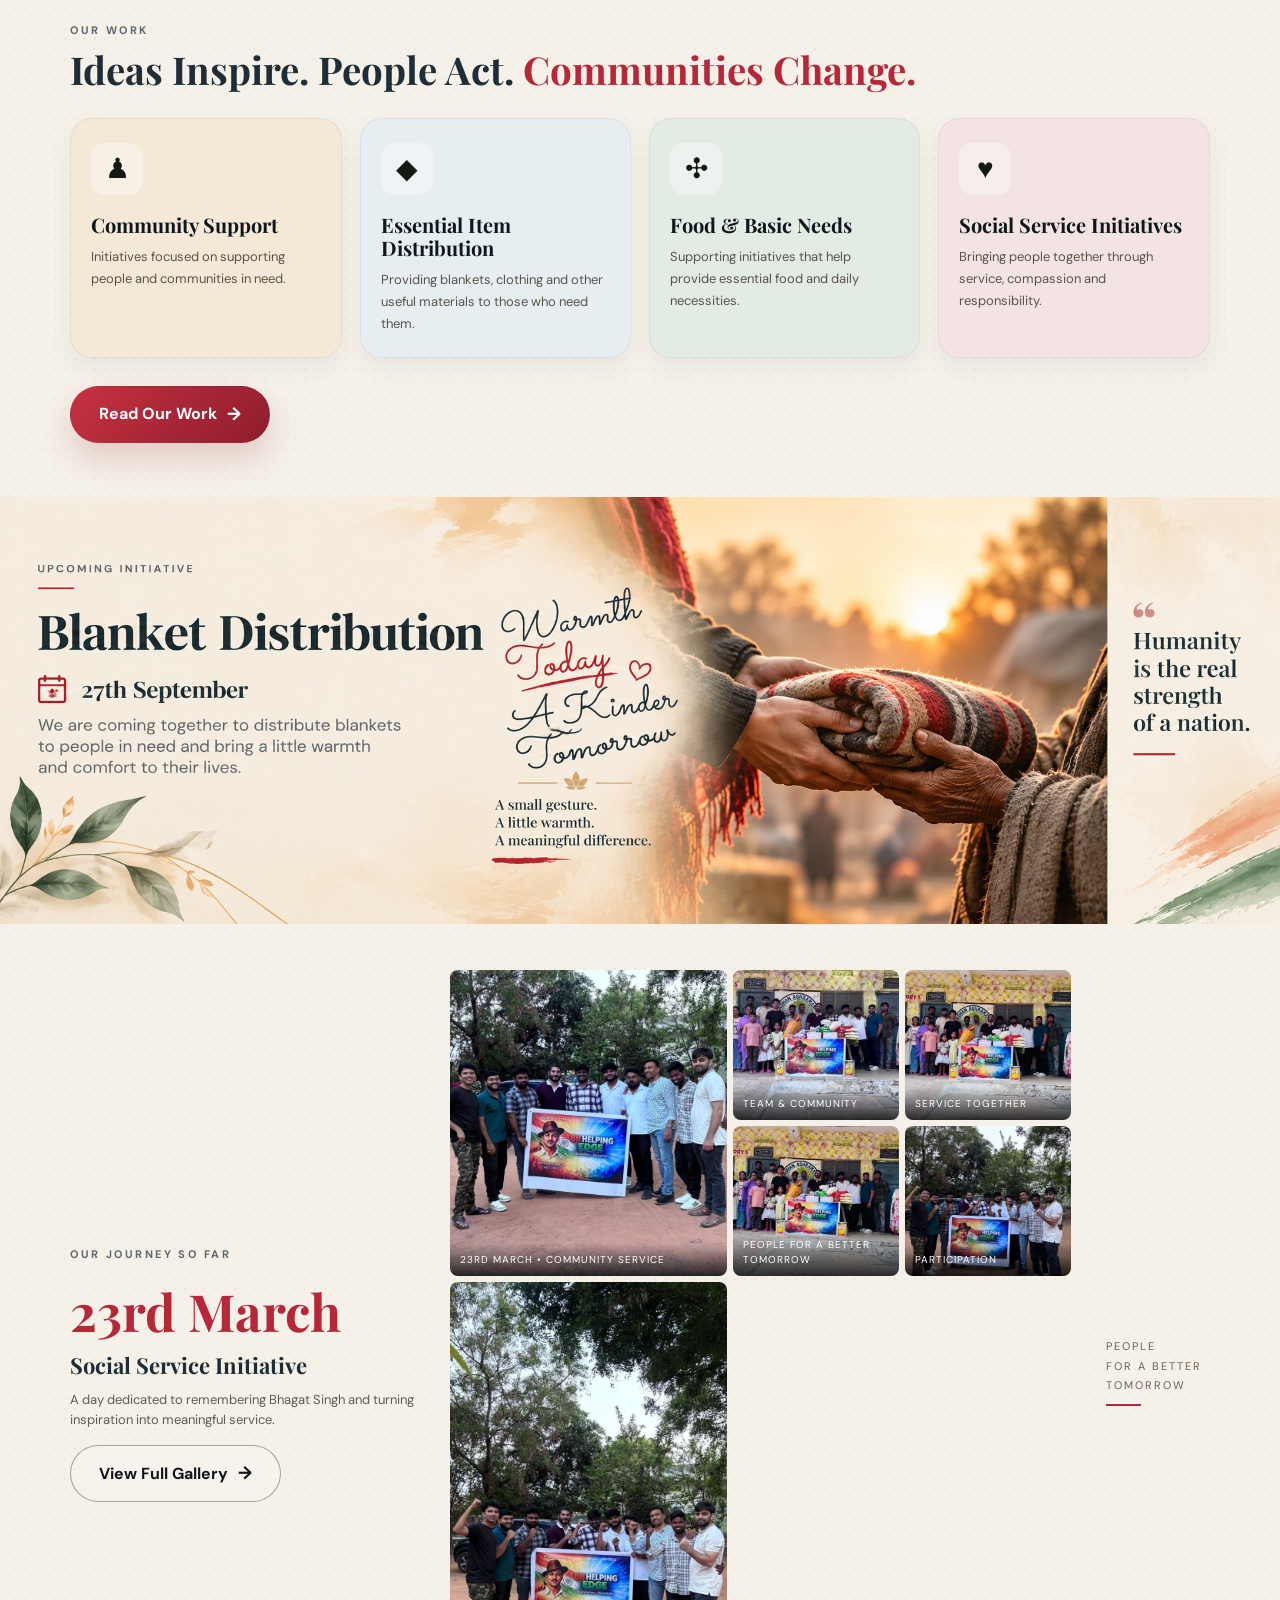
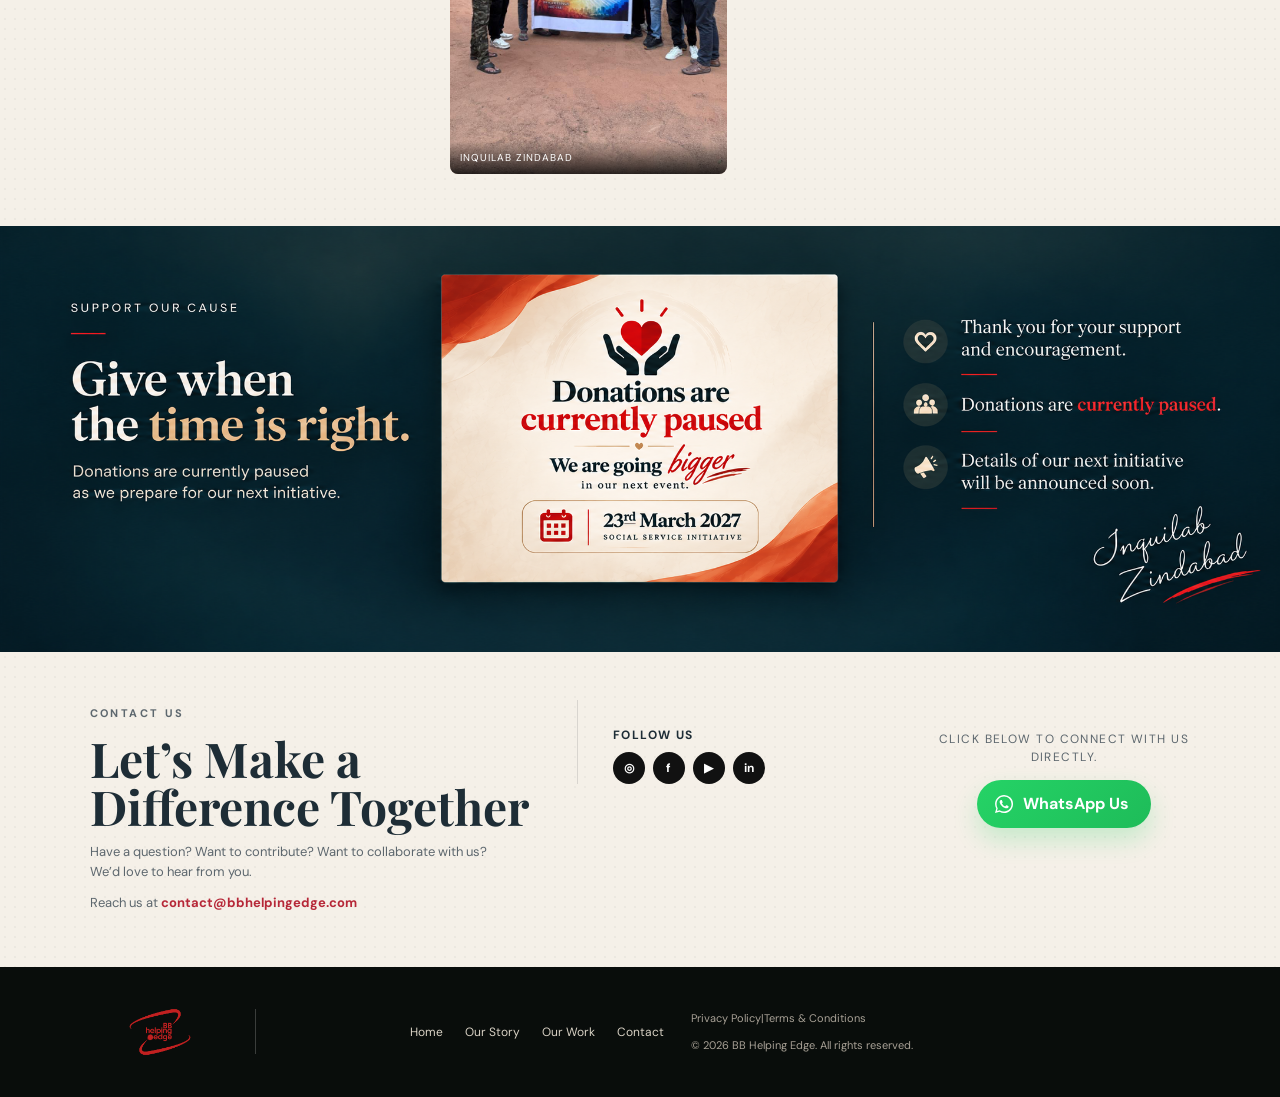
==== commit bfea9456: "added image changes" ====
--- a/index.html
+++ b/index.html
@@ -80,9 +80,9 @@
     </section>
 
     <section class="upcoming section-paper">
-      <div class="upcoming-copy"><div class="eyebrow">UPCOMING INITIATIVE</div><h2>Blanket Distribution</h2><div class="date">▣ &nbsp;27th September</div><p>We are coming together to distribute blankets to people in need and bring a little warmth and comfort to their lives.</p><a class="btn btn-red" href="#donate">Support This Initiative <span>→</span></a></div>
-      <div class="upcoming-art"><div class="warmth">Warmth<br><span>Today</span><br>A Kinder<br>Tomorrow</div><div class="people-illustration"><div class="person one"></div><div class="person two"></div><div class="blanket"></div></div></div>
-      <blockquote>“<br><span>Humanity<br>is the real<br>strength<br>of a nation.</span><small></small></blockquote>
+      <div class="upcoming-visual">
+        <img src="assets/upcoming-initiative.png" alt="BB Helping Edge Blanket Distribution initiative">
+      </div>
     </section>
 
     <section class="journey section-paper" id="journey">
@@ -98,10 +98,8 @@
       <div class="journey-note">PEOPLE<br>FOR A BETTER<br>TOMORROW<i></i></div>
     </section>
 
-    <section class="donate dark-section" id="donate">
-      <div class="donate-copy"><div class="eyebrow light">SUPPORT OUR CAUSE</div><h2>Give what you can.</h2><p>When the time is right.</p></div>
-      <div class="qr-card"><div class="qr-placeholder"><img src="assets/donation-qr.png" alt="Donation QR placeholder"></div></div>
-      <div class="donate-points"><p>♥ <span>We are grateful for your support and encouragement</span></p><p>♟ <span>Currently, we are not accepting donations</span></p><p>◖ <span>We will be announcing detailed information soon...</span></p><div class="mini-ink">Inquilab<br>Zindabad</div></div>
+    <section class="donate dark-section support-visual" id="donate">
+      <img src="assets/support-out-cause.png" alt="Support our cause illustration">
     </section>
 
     <section class="contact section-paper" id="contact">
--- a/styles.css
+++ b/styles.css
@@ -26,6 +26,9 @@
   line-height: 1.5;
   -webkit-font-smoothing: antialiased;
 }
+main section[id] {
+  scroll-margin-top: 110px;
+}
 a { color: inherit; text-decoration: none; }
 img { display: block; max-width: 100%; }
 button, input, textarea { font: inherit; }
@@ -527,15 +530,29 @@
   line-height: 1.7;
   color: #59544b;
 }
-
 .upcoming {
-  min-height: 310px;
-  display: grid;
-  grid-template-columns: 1.1fr 1.2fr 0.42fr;
-  align-items: center;
+  width: 100%;
+  padding: 0;
   overflow: hidden;
   background: linear-gradient(180deg, #f4eee5 0%, #e9dfd0 100%);
 }
+.upcoming-visual {
+  width: 100%;
+  max-width: 1280px;
+  margin: 0 auto;
+  padding: 0;
+}
+.upcoming-visual img {
+  display: block;
+  width: 100%;
+  height: auto;
+  max-height: 460px;
+  object-fit: cover;
+  object-position: center;
+  background: #efe6da;
+  margin: 0;
+}
+
 .upcoming-copy {
   padding: 40px 0 40px 7%;
 }
@@ -554,82 +571,6 @@
   margin: 12px 0 22px;
   font-size: 14px;
   color: var(--muted);
-}
-.upcoming-art {
-  position: relative;
-  height: 100%;
-  min-height: 310px;
-  background: radial-gradient(circle at 70% 30%, rgba(210,154,77,.28), transparent 28%),
-              linear-gradient(90deg, #f1e9df, #dcd0b8);
-}
-.warmth {
-  position: absolute;
-  left: 6%;
-  top: 32%;
-  font-family: "Sacramento", cursive;
-  font-size: 36px;
-  line-height: 0.78;
-  transform: rotate(-5deg);
-}
-.warmth span {
-  color: var(--red);
-}
-.people-illustration {
-  position: absolute;
-  right: 3%;
-  bottom: 0;
-  width: 72%;
-  height: 92%;
-}
-.person {
-  position: absolute;
-  border-radius: 50% 50% 45% 45%;
-  background: #7b4c32;
-}
-.person.one {
-  width: 100px;
-  height: 155px;
-  right: 38%;
-  bottom: 28%;
-  transform: rotate(-8deg);
-}
-.person.two {
-  width: 75px;
-  height: 140px;
-  right: 4%;
-  bottom: 8%;
-  background: #9b6d53;
-  transform: rotate(7deg);
-}
-.blanket {
-  position: absolute;
-  width: 180px;
-  height: 70px;
-  right: 20%;
-  bottom: 25%;
-  background: #8d1d24;
-  border-radius: 45%;
-  transform: rotate(8deg);
-  box-shadow: 0 10px 20px rgba(0,0,0,0.2);
-}
-.upcoming > blockquote {
-  margin: 0;
-  padding: 0 24px;
-  font-family: "Playfair Display", Georgia, serif;
-  font-size: 22px;
-  line-height: 1.25;
-  color: #38342e;
-}
-.upcoming > blockquote span {
-  display: block;
-  font-size: 18px;
-}
-.upcoming > blockquote small {
-  display: block;
-  width: 35px;
-  height: 2px;
-  background: var(--red);
-  margin-top: 14px;
 }
 
 .journey {
@@ -704,80 +645,25 @@
 }
 
 .donate {
-  position: relative;
-  display: grid;
-  grid-template-columns: 1fr 0.75fr 1fr;
-  gap: 55px;
-  align-items: center;
-  padding: 42px 7%;
+  width: 100vw;
+  margin-left: calc(50% - 50vw);
+  padding: 0;
   overflow: hidden;
-  background:
-    radial-gradient(circle at 20% 20%, rgba(215, 153, 79, 0.15), transparent 28%),
-    radial-gradient(circle at 80% 30%, rgba(63, 120, 95, 0.18), transparent 24%),
-    linear-gradient(180deg, #112734 0%, #0d1d26 100%);
-  border-top: 1px solid rgba(255,255,255,0.08);
-  border-bottom: 1px solid rgba(255,255,255,0.08);
-  color: #f1ebdf;
-}
-.donate h2 {
-  margin: 10px 0 10px;
-  font-size: clamp(34px, 4vw, 52px);
-}
-.donate-copy p {
-  max-width: 430px;
+  background: linear-gradient(180deg, #112734 0%, #0d1d26 100%);
+}
+.support-visual {
+  width: 100%;
+  background: #112734;
   margin: 0;
-  color: rgba(241,235,223,0.74);
-}
-.qr-card {
-  border: 1px solid rgba(255,255,255,0.12);
-  border-radius: 22px;
-  background: rgba(255,255,255,0.03);
-  box-shadow: inset 0 1px 0 rgba(255,255,255,0.04);
-  text-align: center;
-}
-.qr-placeholder {
-  margin: 0 auto;
-  border-radius: 16px;
-  display: grid;
-  place-items: center;
-  box-shadow: 0 10px 22px rgba(0,0,0,0.08);
-}
-.qr-placeholder img {
+  padding: 0;
+}
+.support-visual img {
+  display: block;
   width: 100%;
-  height: 100%;
-  object-fit: contain;
-}
-.qr-card strong {
-  display: block;
-  margin-top: 10px;
-  font-size: 12px;
-  letter-spacing: 0.12em;
-  text-transform: uppercase;
-}
-.qr-card small {
-  display: block;
-  max-width: 240px;
-  margin: 7px auto 0;
-  color: rgba(255,255,255,0.6);
-  font-size: 10px;
-}
-.donate-points {
-  position: relative;
-}
-.donate-points p {
-  display: flex;
-  align-items: center;
-  gap: 15px;
-  margin: 12px 0;
-  color: #e7e0d5;
-}
-.mini-ink {
-  margin-top: 28px;
-  text-align: right;
-  font-family: "Sacramento", cursive;
-  font-size: 42px;
-  color: #fff;
-  transform: rotate(-8deg);
+  height: auto;
+  object-fit: cover;
+  object-position: center;
+  margin: 0;
 }
 
 .contact {
@@ -1436,6 +1322,14 @@
   .upcoming {
     grid-template-columns: 1fr;
   }
+  .upcoming-cta {
+    left: 20px;
+    right: 20px;
+    bottom: 20px;
+    max-width: calc(100% - 40px);
+    white-space: normal;
+    text-align: center;
+  }
   .upcoming-copy { padding: 30px 20px; }
   .upcoming > blockquote { display: none; }
 
@@ -1454,7 +1348,7 @@
 
   .donate {
     grid-template-columns: 1fr;
-    padding: 34px 20px;
+    padding: 24px 10px;
   }
 
   .contact {
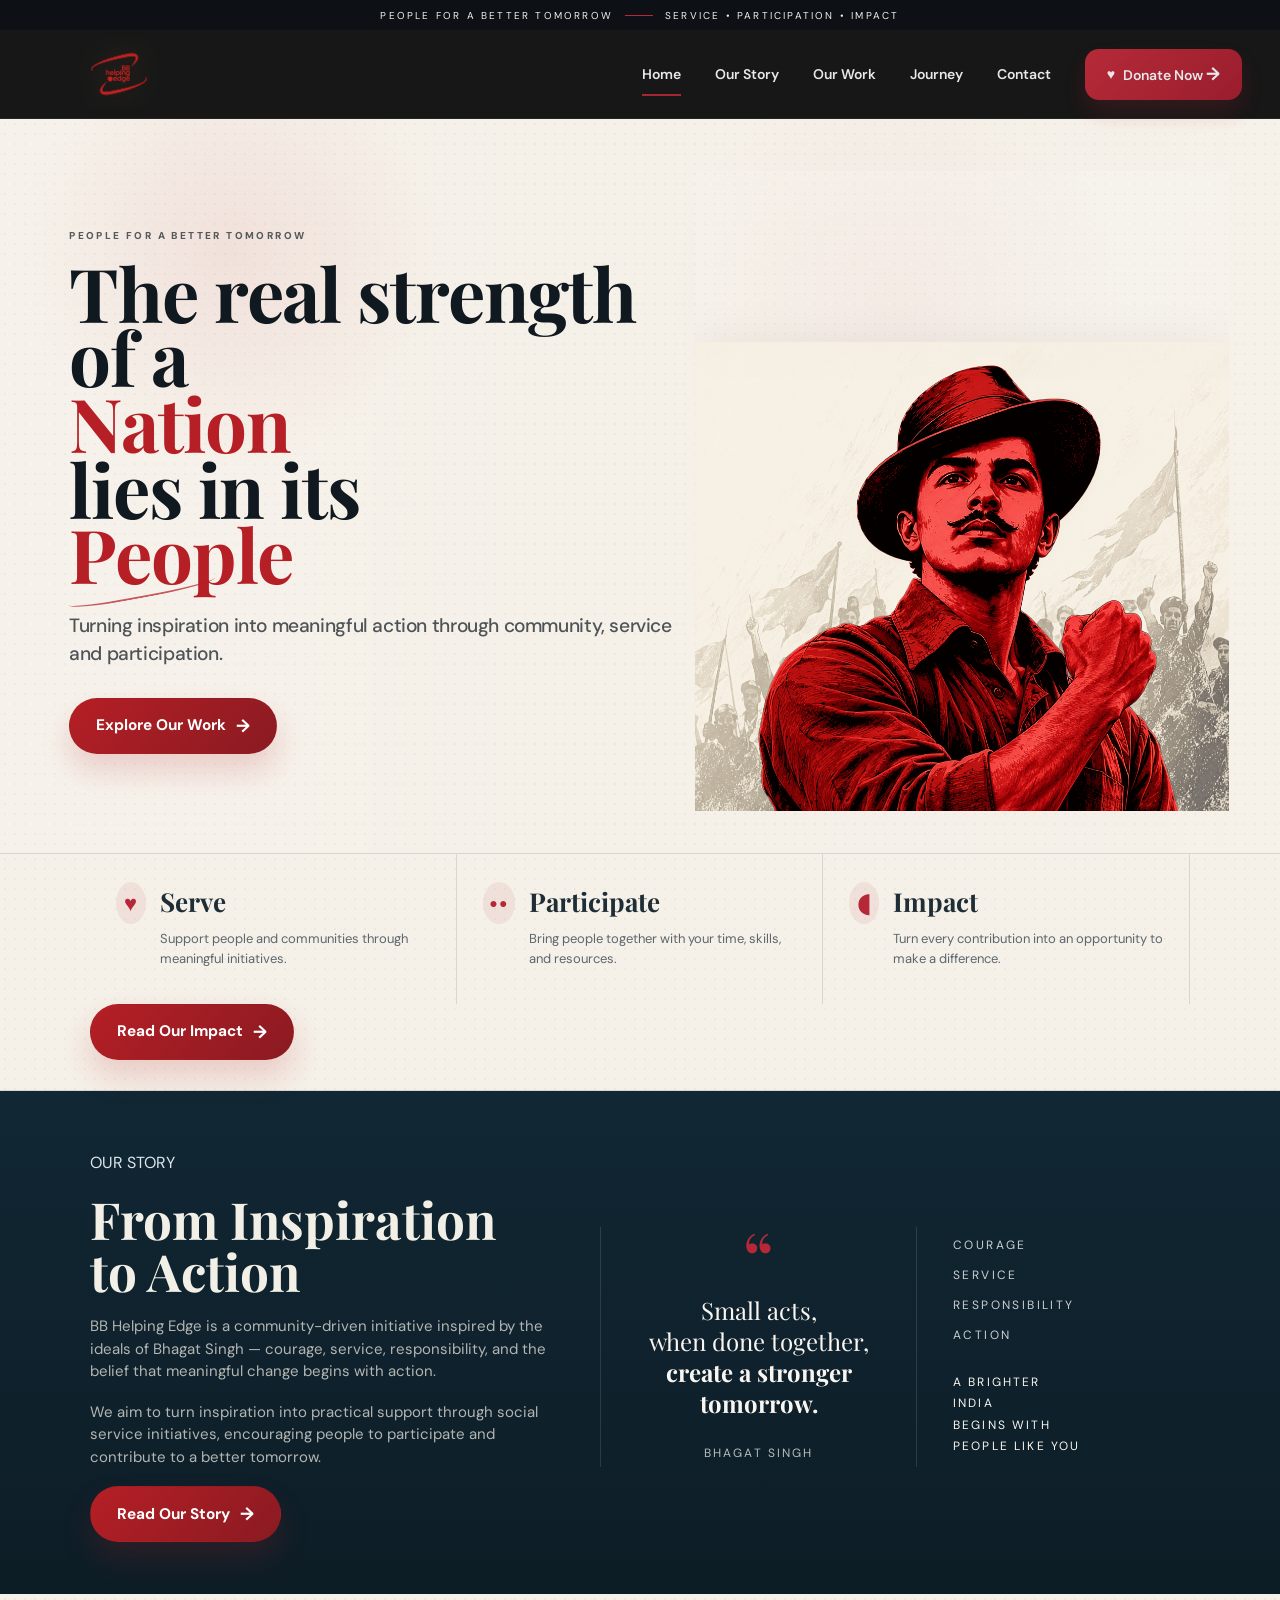
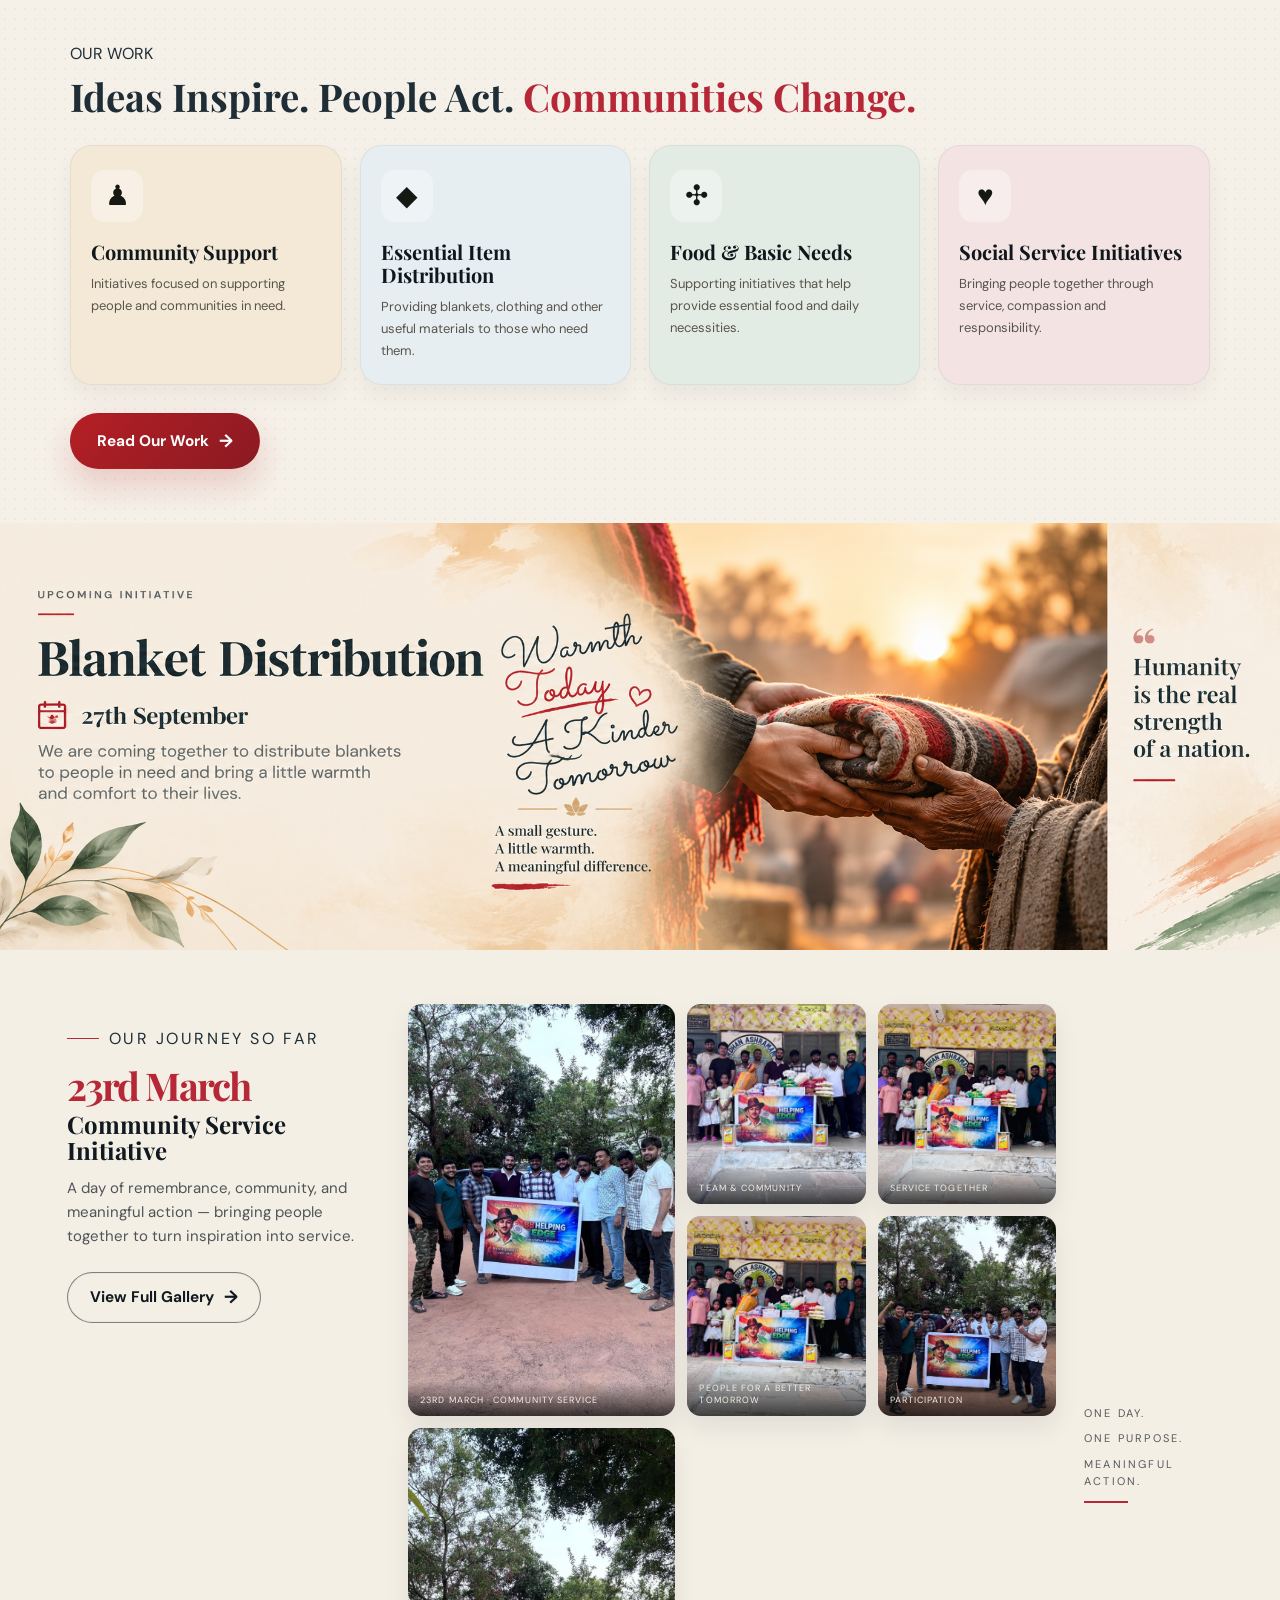
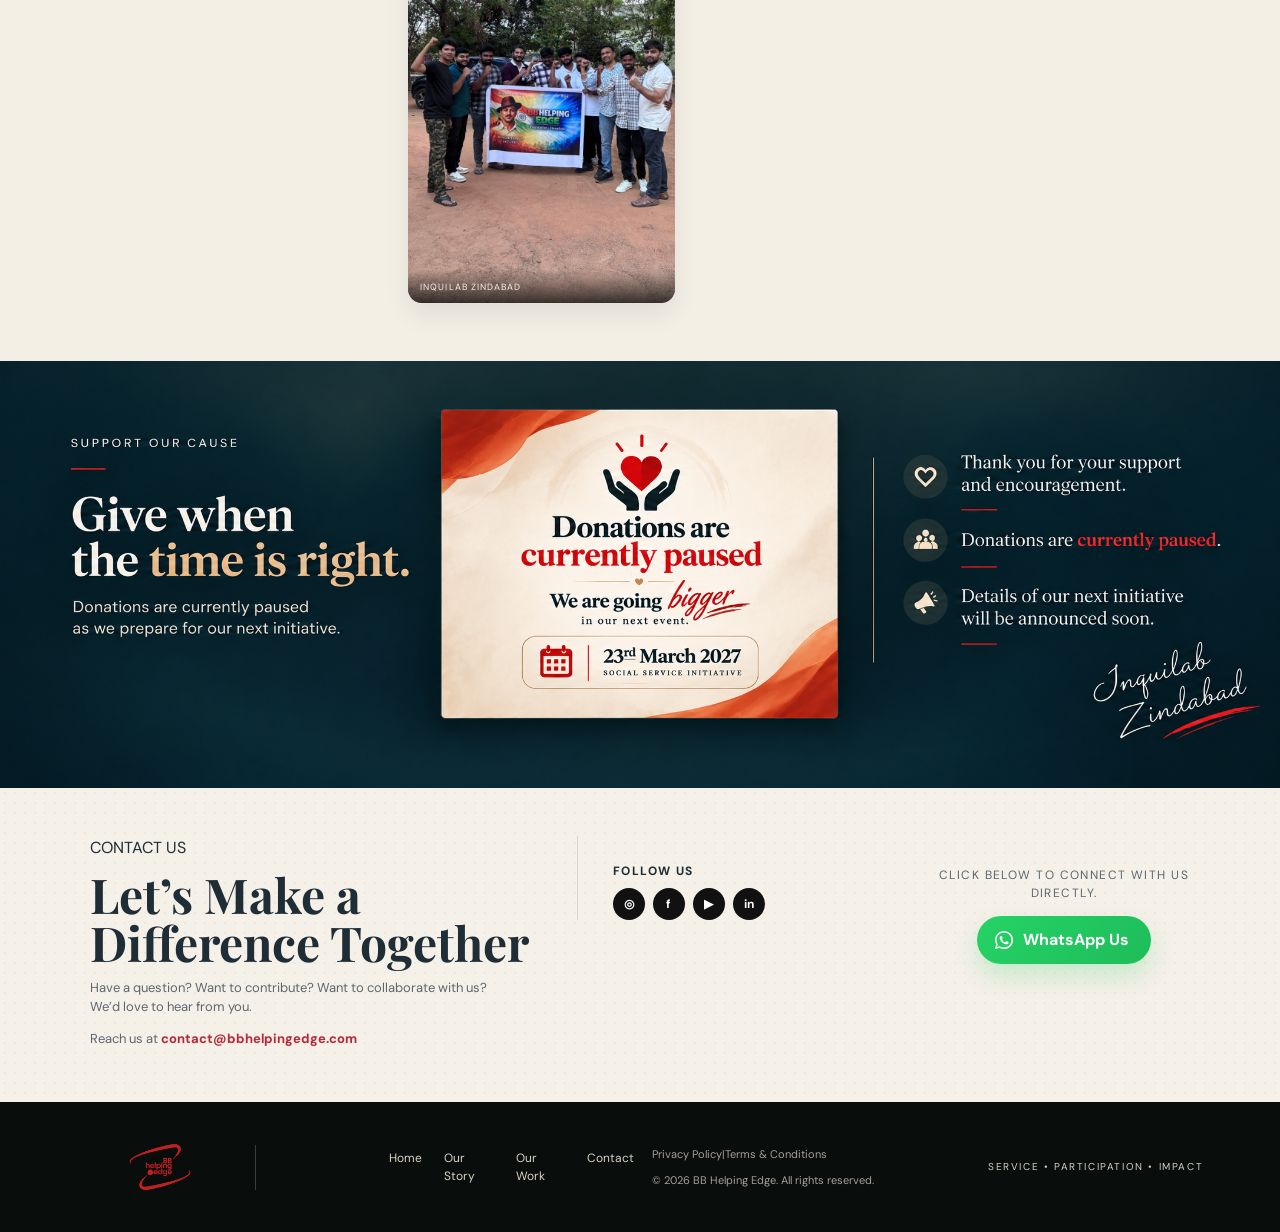
==== commit 62886e59: "hero lead changes" ====
--- a/index.html
+++ b/index.html
@@ -34,23 +34,26 @@
 
   <main>
     <section class="hero section-paper" id="home">
-      <div class="brush brush-saffron"></div><div class="brush brush-green"></div>
       <div class="hero-copy">
-        <div class="eyebrow">PEOPLE FOR A BETTER TOMORROW <i></i></div>
-        <h1>BB Helping <em>Edge</em></h1>
-        <h2>Carrying his <strong>blood</strong> through our veins,<br>and his ideology through our <strong>services.</strong></h2>
-        <p>Turning inspiration into meaningful action through community, service and participation.</p>
-        <div class="actions"><a class="btn btn-red" href="#donate">Donate Now <span>→</span></a><a class="btn btn-outline" href="#work">Explore Our Work</a></div>
+        <div class="hero-kicker">People for a better tomorrow</div>
+        <div class="hero-editorial" aria-label="The real strength of a Nation lies in its People">
+          <span class="editorial-line">The real strength of a</span>
+          <span class="editorial-line highlight">Nation</span>
+          <span class="editorial-line">lies in its</span>
+          <span class="editorial-line highlight">People</span>
+        </div>
+        <p class="hero-caption">Turning inspiration into meaningful action through community, service and participation.</p>
+        <div class="actions">
+          <a class="btn btn-red" href="work.html">Explore Our Work <span>→</span></a>
+        </div>
       </div>
-      <div class="hero-portrait">
-        <img src="assets/bhagat-singh.png" alt="Bhagat Singh portrait illustration">
+      <div class="hero-portrait" aria-hidden="true">
+        <img src="assets/BBHeroimage.png" alt="Bhagat Singh portrait illustration">
       </div>
-      <div class="hero-side-note"></div>
-      <div class="hero-bottom-art"><span>INDIA</span><span>•</span><span>UNITY</span><span>•</span><span>SERVICE</span></div>
     </section>
 
     <section class="pillars section-paper">
-      <article><div class="pillar-icon">♥</div><div><h3>Serve</h3><p>Support people and communities through meaningful initiatives..</p></div></article>
+      <article><div class="pillar-icon">♥</div><div><h3>Serve</h3><p>Support people and communities through meaningful initiatives.</p></div></article>
       <article><div class="pillar-icon people">●●</div><div><h3>Participate</h3><p>Bring people together with your time, skills, and resources.</p></div></article>
       <article><div class="pillar-icon leaf">◖</div><div><h3>Impact</h3><p>Turn every contribution into an opportunity to make a difference.</p></div></article>
       <div class="section-action"><a class="btn btn-red" href="impact.html">Read Our Impact <span>→</span></a></div>
@@ -86,16 +89,47 @@
     </section>
 
     <section class="journey section-paper" id="journey">
-      <div class="journey-copy"><div class="eyebrow">OUR JOURNEY SO FAR</div><h2>23rd March</h2><h3>Social Service Initiative</h3><p>A day dedicated to remembering Bhagat Singh and turning inspiration into meaningful service.</p><a class="btn btn-outline red-text" href="#gallery">View Full Gallery <span>→</span></a></div>
+      <div class="journey-copy">
+        <div class="eyebrow journey-label">OUR JOURNEY SO FAR</div>
+        <h2>23rd March</h2>
+        <h3>Community Service Initiative</h3>
+        <p>A day of remembrance, community, and meaningful action — bringing people together to turn inspiration into service.</p>
+        <a class="btn btn-outline red-text" href="#gallery">View Full Gallery <span>→</span></a>
+      </div>
+
       <div class="photo-mosaic" id="gallery">
-        <figure class="large"><img src="assets/event-01.jpg" alt="BB Helping Edge team during the 23rd March initiative"><figcaption>23rd March • Community service</figcaption></figure>
-        <figure><img src="assets/event-02.jpg" alt="Community service group photograph"><figcaption>Team &amp; community</figcaption></figure>
-        <figure><img src="assets/event-03.jpg" alt="BB Helping Edge volunteers with community members"><figcaption>Service together</figcaption></figure>
-        <figure><img src="assets/event-04.jpg" alt="BB Helping Edge event group"><figcaption>People for a better tomorrow</figcaption></figure>
-        <figure><img src="assets/event-05.jpg" alt="BB Helping Edge volunteers outdoors"><figcaption>Participation</figcaption></figure>
-        <figure><img src="assets/event-06.jpg" alt="BB Helping Edge team holding event banner"><figcaption>Inquilab Zindabad</figcaption></figure>
+        <figure class="large photo-card">
+          <img src="assets/event-01.jpg" alt="BB Helping Edge team and community during the 23rd March initiative">
+          <figcaption>23RD MARCH · COMMUNITY SERVICE</figcaption>
+        </figure>
+        <figure class="photo-card">
+          <img src="assets/event-02.jpg" alt="BB Helping Edge team and community standing together">
+          <figcaption>TEAM &amp; COMMUNITY</figcaption>
+        </figure>
+        <figure class="photo-card">
+          <img src="assets/event-03.jpg" alt="BB Helping Edge volunteers supporting the community">
+          <figcaption>SERVICE TOGETHER</figcaption>
+        </figure>
+        <figure class="photo-card">
+          <img src="assets/event-04.jpg" alt="BB Helping Edge group photo for people for a better tomorrow">
+          <figcaption>PEOPLE FOR A BETTER TOMORROW</figcaption>
+        </figure>
+        <figure class="photo-card">
+          <img src="assets/event-05.jpg" alt="BB Helping Edge volunteers participating in community support work">
+          <figcaption>PARTICIPATION</figcaption>
+        </figure>
+        <figure class="photo-card">
+          <img src="assets/event-06.jpg" alt="BB Helping Edge team holding their banner during the initiative">
+          <figcaption>INQUILAB ZINDABAD</figcaption>
+        </figure>
       </div>
-      <div class="journey-note">PEOPLE<br>FOR A BETTER<br>TOMORROW<i></i></div>
+
+      <div class="journey-note" aria-label="Editorial statement">
+        <span>ONE DAY.</span>
+        <span>ONE PURPOSE.</span>
+        <span>MEANINGFUL ACTION.</span>
+        <i></i>
+      </div>
     </section>
 
     <section class="donate dark-section support-visual" id="donate">
@@ -118,7 +152,7 @@
     <div class="footer-brand"><img src="assets/logo.png" alt="BB Helping Edge"><span></span></div>
     <div class="footer-links"><a href="#home">Home</a><a href="#story">Our Story</a><a href="#work">Our Work</a><a href="#contact">Contact</a></div>
     <div class="legal"><a href="#">Privacy Policy</a><span>|</span><a href="#">Terms &amp; Conditions</a><p>© <span id="year"></span> BB Helping Edge. All rights reserved.</p></div>
-    <div class="footer-slogan"></div>
+    <div class="footer-slogan">Service • Participation • Impact</div>
   </footer>
   <script src="script.js"></script>
 </body>
--- a/styles.css
+++ b/styles.css
@@ -29,6 +29,9 @@
 main section[id] {
   scroll-margin-top: 110px;
 }
+html {
+  scroll-padding-top: 96px;
+}
 a { color: inherit; text-decoration: none; }
 img { display: block; max-width: 100%; }
 button, input, textarea { font: inherit; }
@@ -61,6 +64,7 @@
   border-bottom: 1px solid rgba(255,255,255,0.06);
 }
 .nav-shell {
+  position: relative;
   max-width: 1260px;
   margin: 0 auto;
   min-height: 78px;
@@ -165,157 +169,178 @@
 
 .hero {
   position: relative;
-  min-height: 660px;
+  min-height: 640px;
   display: grid;
   grid-template-columns: 1.08fr 0.92fr;
   align-items: center;
-  padding: 52px 5vw 40px 40px;
-  background: linear-gradient(180deg, #f7f3ee 0%, #f1e7d7 100%);
+  gap: 18px;
+  padding: 52px 4vw 42px 4vw;
+  background: linear-gradient(180deg, #f8f1e7 0%, #f2eae0 100%);
   overflow: hidden;
-  isolation: isolate;
 }
 .hero::before {
   content: "";
   position: absolute;
   inset: 0;
-  background: radial-gradient(circle at 18% 23%, rgba(210, 154, 77, 0.14), transparent 18%),
-              radial-gradient(circle at 80% 15%, rgba(37, 95, 74, 0.10), transparent 16%);
+  background:
+    radial-gradient(circle at 18% 18%, rgba(181, 31, 37, 0.08), transparent 18%),
+    radial-gradient(circle at 70% 24%, rgba(181, 31, 37, 0.04), transparent 22%),
+    linear-gradient(90deg, rgba(255,255,255,0.14) 0%, rgba(255,255,255,0) 45%, rgba(255,255,255,0.06) 100%);
   pointer-events: none;
 }
 .hero-copy {
   position: relative;
   z-index: 2;
-  max-width: 620px;
-  justify-self: end;
-  padding-top: 10px;
-}
-.eyebrow {
-  display: inline-flex;
-  align-items: center;
-  gap: 12px;
-  font-size: 11px;
+  max-width: 700px;
+  padding-left: clamp(6px, 1.6vw, 18px);
+}
+.hero-copy > * {
+  opacity: 0;
+  transform: translateY(18px);
+  animation: heroReveal 0.8s ease-out forwards;
+}
+.hero-copy .hero-kicker { animation-delay: 0.08s; }
+.hero-copy .hero-editorial { animation-delay: 0.16s; }
+.hero-copy .hero-caption { animation-delay: 0.26s; }
+.hero-copy .actions { animation-delay: 0.38s; }
+
+@keyframes heroReveal {
+  to {
+    opacity: 1;
+    transform: translateY(0);
+  }
+}
+
+.hero-kicker {
+  margin: 0 0 18px;
+  font-size: 10px;
+  font-weight: 800;
+  letter-spacing: 0.24em;
+  text-transform: uppercase;
+  color: #55595A;
+}
+.hero-editorial {
+  position: relative;
+  display: grid;
+  gap: 2px;
+  max-width: 670px;
+  margin-bottom: 18px;
+  font-family: "Playfair Display", Georgia, serif;
+  color: #101820;
   font-weight: 700;
-  letter-spacing: 0.22em;
-  text-transform: uppercase;
-  color: var(--muted);
-}
-.eyebrow i {
-  width: 42px;
-  height: 2px;
-  display: inline-block;
-  background: var(--red);
-}
-.hero h1 {
-  margin: 18px 0 16px;
-  font-family: "Playfair Display", Georgia, serif;
-  font-size: clamp(46px, 4.8vw, 80px);
-  line-height: 0.94;
-  letter-spacing: -0.05em;
-  color: var(--ink);
-}
-.hero h1 em {
-  color: var(--red);
-  font-style: normal;
-}
-.hero h2 {
-  margin: 0 0 16px;
-  font-family: "Playfair Display", Georgia, serif;
-  font-size: clamp(20px, 2vw, 29px);
-  line-height: 1.08;
-  color: var(--ink);
-}
-.hero h2 strong {
-  color: var(--red);
-}
-.hero-copy p {
-  max-width: 560px;
-  margin: 0 0 22px;
-  font-size: 16px;
-  color: var(--muted);
+  letter-spacing: -0.07em;
+  line-height: 0.86;
+}
+.hero-editorial::after {
+  content: "";
+  position: absolute;
+  left: 0;
+  bottom: -12px;
+  width: 24%;
+  height: 12px;
+  border-bottom: 2px solid rgba(181, 31, 37, 0.8);
+  border-radius: 45% 55% 52% 48%;
+  transform: skewY(-9deg) rotate(-1.5deg);
+  opacity: 0.9;
+}
+.editorial-line {
+  display: block;
+  font-size: clamp(54px, 5.8vw, 120px);
+  text-transform: none;
+}
+.editorial-line.highlight {
+  color: #B51F25;
+}
+.hero-caption {
+  max-width: 610px;
+  margin: 26px 0 30px;
+  font-size: clamp(18px, 1.5vw, 22px);
+  line-height: 1.45;
+  color: #4e5357;
+  font-weight: 500;
+  letter-spacing: -0.02em;
 }
 .actions {
   display: flex;
   flex-wrap: wrap;
-  gap: 12px;
+  gap: 18px;
 }
 .btn {
   display: inline-flex;
   align-items: center;
   justify-content: center;
-  min-height: 54px;
-  padding: 14px 28px;
+  min-height: 56px;
+  padding: 15px 26px;
   border-radius: 999px;
   border: 1px solid transparent;
+  font-size: 0.96rem;
   font-weight: 700;
-  transition: transform 0.2s ease, box-shadow 0.2s ease, background 0.2s ease;
+  transition: transform 0.22s ease, box-shadow 0.22s ease, background 0.22s ease, color 0.22s ease, border-color 0.22s ease;
 }
 .btn span {
   display: inline-block;
   margin-left: 10px;
   font-size: 18px;
+  line-height: 1;
 }
 .btn-red {
-  background: linear-gradient(135deg, #c73142, #8d1d2b);
+  background: linear-gradient(135deg, #b51f25, #8a1a22);
   color: #fff;
-  box-shadow: 0 16px 30px rgba(150, 40, 50, 0.18);
-}
-.btn-red:hover {
+  box-shadow: 0 16px 30px rgba(181, 31, 37, 0.18);
+}
+.btn-red:hover,
+.btn-red:focus-visible {
   transform: translateY(-2px);
-  box-shadow: 0 18px 34px rgba(150, 40, 50, 0.22);
+  box-shadow: 0 18px 34px rgba(181, 31, 37, 0.24);
 }
 .btn-outline {
-  background: rgba(255,255,255,0.2);
-  color: var(--ink);
-  border-color: rgba(19, 30, 38, 0.38);
-}
-.btn-outline:hover {
-  background: #fff;
+  background: rgba(244, 239, 229, 0.8);
+  color: #101820;
+  border-color: rgba(16, 24, 32, 0.52);
+  box-shadow: inset 0 0 0 1px rgba(16, 24, 32, 0.04);
+}
+.btn-outline:hover,
+.btn-outline:focus-visible {
+  background: #101820;
+  color: #f4efe5;
+  border-color: #101820;
   transform: translateY(-2px);
 }
 
 .hero-portrait {
   position: relative;
   z-index: 1;
-  width: min(100%, 620px);
-  height: 620px;
-  justify-self: start;
+  width: min(100%, 700px);
+  height: min(68vw, 640px);
+  justify-self: end;
   display: flex;
   align-items: flex-end;
   justify-content: center;
-  /* padding: 18px 20px 0; */
   overflow: hidden;
-  border-radius: 30px;
-  background: linear-gradient(135deg, rgba(255,255,255,0.2), rgba(210,154,77,0.06));
-  box-shadow: 0 30px 60px rgba(17, 15, 12, 0.08);
+  background: linear-gradient(180deg, rgba(255,255,255,0.14), rgba(255,255,255,0));
+  border-radius: 0;
+  box-shadow: none;
 }
 .hero-portrait img {
+  display: block;
   width: 100%;
   height: 100%;
   object-fit: contain;
-  object-position: center center;
-  filter: drop-shadow(0 20px 24px rgba(15, 15, 15, 0.12));
-}
-.hero-side-note {
-  position: absolute;
-  right: 4%;
-  top: 44px;
-  font-size: 11px;
-  font-weight: 600;
-  letter-spacing: 0.18em;
-  text-transform: uppercase;
-  color: rgba(32, 39, 44, 0.7);
-  line-height: 1.9;
-}
-.hero-bottom-art {
-  position: absolute;
-  right: 4%;
-  bottom: 12px;
-  display: flex;
-  gap: 12px;
-  font-size: 10px;
-  letter-spacing: 0.28em;
-  text-transform: uppercase;
-  color: rgba(42, 42, 42, 0.75);
+  object-position: center bottom;
+  filter: drop-shadow(0 18px 28px rgba(17, 15, 12, 0.12));
+}
+
+@media (prefers-reduced-motion: reduce) {
+  .hero-copy > * {
+    animation: none;
+    opacity: 1;
+    transform: none;
+  }
+  .btn,
+  .btn-red,
+  .btn-outline {
+    transition: none;
+  }
 }
 
 .pillars {
@@ -575,73 +600,124 @@
 
 .journey {
   display: grid;
-  grid-template-columns: 1fr 1.8fr 0.3fr;
-  gap: 35px;
+  grid-template-columns: 0.92fr 1.9fr 0.38fr;
+  gap: 28px;
   align-items: center;
-  padding: 46px 5.5% 52px;
+  padding: 54px 5.2% 58px;
+  background: #f4efe5;
+}
+.journey-copy {
+  align-self: start;
+  padding-top: 18px;
+}
+.journey-label {
+  display: inline-flex;
+  align-items: center;
+  gap: 10px;
+  letter-spacing: 0.16em;
+}
+.journey-label::before {
+  content: "";
+  width: 32px;
+  height: 1px;
+  background: var(--red);
+  display: inline-block;
 }
 .journey-copy h2 {
-  margin: 8px 0 0;
+  margin: 16px 0 8px;
   color: var(--red);
   font-family: "Playfair Display", Georgia, serif;
-  font-size: clamp(34px, 4vw, 52px);
+  font-size: clamp(38px, 3vw, 58px);
+  font-weight: 700;
+  line-height: 0.95;
+  letter-spacing: -0.05em;
 }
 .journey-copy h3 {
-  margin: 0 0 8px;
-  font-family: "Playfair Display", Georgia, serif;
-  font-size: 22px;
+  margin: 0 0 12px;
+  color: #101820;
+  font-family: "Playfair Display", Georgia, serif;
+  font-size: clamp(24px, 1.8vw, 32px);
+  line-height: 1.1;
 }
 .journey-copy p {
-  margin: 0 0 16px;
-  font-size: 13px;
-  color: #625d54;
+  margin: 0 0 24px;
+  max-width: 420px;
+  font-size: 15px;
+  line-height: 1.6;
+  color: #4f5458;
+}
+.journey-copy .btn {
+  min-height: 50px;
+  padding: 13px 22px;
 }
 .photo-mosaic {
   display: grid;
-  grid-template-columns: 1.25fr 0.75fr 0.75fr;
-  grid-template-rows: 150px 150px;
-  gap: 6px;
-}
-.photo-mosaic figure {
+  grid-template-columns: 1.2fr 0.8fr 0.8fr;
+  grid-template-rows: 200px 200px;
+  gap: 12px;
+}
+.photo-card {
   position: relative;
   margin: 0;
   overflow: hidden;
-  border-radius: 8px;
-  background: #c9c0b1;
-}
-.photo-mosaic figure.large {
+  border-radius: 14px;
+  background: #d5cec2;
+  box-shadow: 0 12px 24px rgba(16, 24, 32, 0.08);
+  transition: transform 0.3s ease;
+}
+.photo-card:hover,
+.photo-card:focus-within {
+  transform: translateY(-2px) scale(1.015);
+}
+.photo-card.large {
   grid-row: span 2;
 }
-.photo-mosaic img {
+.photo-card img {
   width: 100%;
   height: 100%;
   object-fit: cover;
-}
-.photo-mosaic figcaption {
+  display: block;
+}
+.photo-card figcaption {
   position: absolute;
   left: 0;
   right: 0;
   bottom: 0;
-  padding: 9px 10px;
-  background: linear-gradient(transparent, rgba(0,0,0,.8));
-  color: #fff;
-  font-size: 10px;
-  letter-spacing: 0.1em;
+  padding: 12px 12px 10px;
+  background: linear-gradient(180deg, rgba(0,0,0,0) 0%, rgba(0,0,0,0.72) 100%);
+  color: #f4efe5;
+  font-size: 9px;
+  line-height: 1.35;
+  letter-spacing: 0.12em;
   text-transform: uppercase;
 }
 .journey-note {
+  display: flex;
+  flex-direction: column;
+  align-items: flex-start;
+  gap: 8px;
   font-size: 11px;
-  line-height: 1.8;
-  letter-spacing: 0.18em;
-  text-transform: uppercase;
-  color: #696154;
+  line-height: 1.6;
+  letter-spacing: 0.2em;
+  text-transform: uppercase;
+  color: #55595a;
+  padding-right: 8px;
+}
+.journey-note span {
+  display: block;
 }
 .journey-note i {
   display: block;
-  width: 35px;
+  width: 44px;
   height: 2px;
   background: var(--red);
-  margin-top: 8px;
+  margin-top: 2px;
+}
+
+@media (prefers-reduced-motion: reduce) {
+  .photo-card {
+    transition: none;
+  }
 }
 
 .donate {
@@ -1177,7 +1253,7 @@
   padding: 25px 6%;
   display: grid;
   grid-template-columns: 1.2fr 1fr 1.3fr 0.6fr;
-  gap: 25px;
+  gap: 18px;
   align-items: center;
 }
 .footer-brand {
@@ -1210,16 +1286,20 @@
 .legal {
   font-size: 11px;
   color: #a8a196;
+  justify-self: start;
 }
 .legal p {
   margin: 10px 0 0;
 }
 .footer-slogan {
   text-align: right;
+  justify-self: end;
+  align-self: center;
   font-size: 10px;
   letter-spacing: 0.16em;
   text-transform: uppercase;
   line-height: 1.8;
+  white-space: nowrap;
 }
 
 @media (max-width: 1050px) {
@@ -1255,7 +1335,7 @@
   .menu-toggle { display: block; }
   .nav {
     position: absolute;
-    top: 68px;
+    top: calc(100% + 2px);
     left: 0;
     right: 0;
     display: none;
@@ -1264,6 +1344,7 @@
     gap: 0;
     padding: 12px 20px 20px;
     background: #0b100e;
+    z-index: 100;
   }
   .nav.open { display: flex; }
   .nav a { padding: 13px 5px; }
@@ -1275,17 +1356,44 @@
   .hero {
     min-height: auto;
     grid-template-columns: 1fr;
-    padding: 26px 22px 30px;
+    padding: 28px 22px 34px;
   }
   .hero-copy {
     max-width: none;
     justify-self: stretch;
     padding-top: 0;
   }
-  .hero-copy .eyebrow { font-size: 9px; }
-  .hero h1 { font-size: 47px; }
-  .hero h2 { font-size: 20px; }
-  .hero-copy p { font-size: 14px; }
+  .hero-kicker {
+    margin-bottom: 14px;
+    font-size: 9px;
+    letter-spacing: 0.18em;
+  }
+  .hero-editorial {
+    max-width: 100%;
+    margin-bottom: 16px;
+  }
+  .hero-editorial::after {
+    width: 32%;
+    height: 10px;
+    bottom: -10px;
+  }
+  .editorial-line {
+    font-size: clamp(46px, 13vw, 64px);
+  }
+  .hero-caption {
+    margin: 20px 0 24px;
+    font-size: 16px;
+    max-width: 100%;
+  }
+  .actions {
+    flex-direction: column;
+    align-items: stretch;
+    gap: 12px;
+  }
+  .actions .btn {
+    width: 100%;
+    justify-content: center;
+  }
   .hero-portrait {
     order: -1;
     width: 100%;
@@ -1335,15 +1443,30 @@
 
   .journey {
     grid-template-columns: 1fr;
-    padding: 42px 20px;
+    padding: 42px 20px 46px;
+    gap: 20px;
+  }
+  .journey-copy {
+    padding-top: 0;
+  }
+  .journey-copy p {
+    max-width: none;
   }
   .photo-mosaic {
     grid-template-columns: 1fr 1fr;
-    grid-template-rows: 180px 180px 180px;
-  }
-  .photo-mosaic figure.large {
+    grid-template-rows: 200px 200px 200px;
+  }
+  .photo-card.large {
     grid-column: 1 / -1;
     grid-row: auto;
+  }
+  .journey-note {
+    flex-direction: row;
+    flex-wrap: wrap;
+    align-items: center;
+    gap: 8px 12px;
+    font-size: 10px;
+    letter-spacing: 0.15em;
   }
 
   .donate {
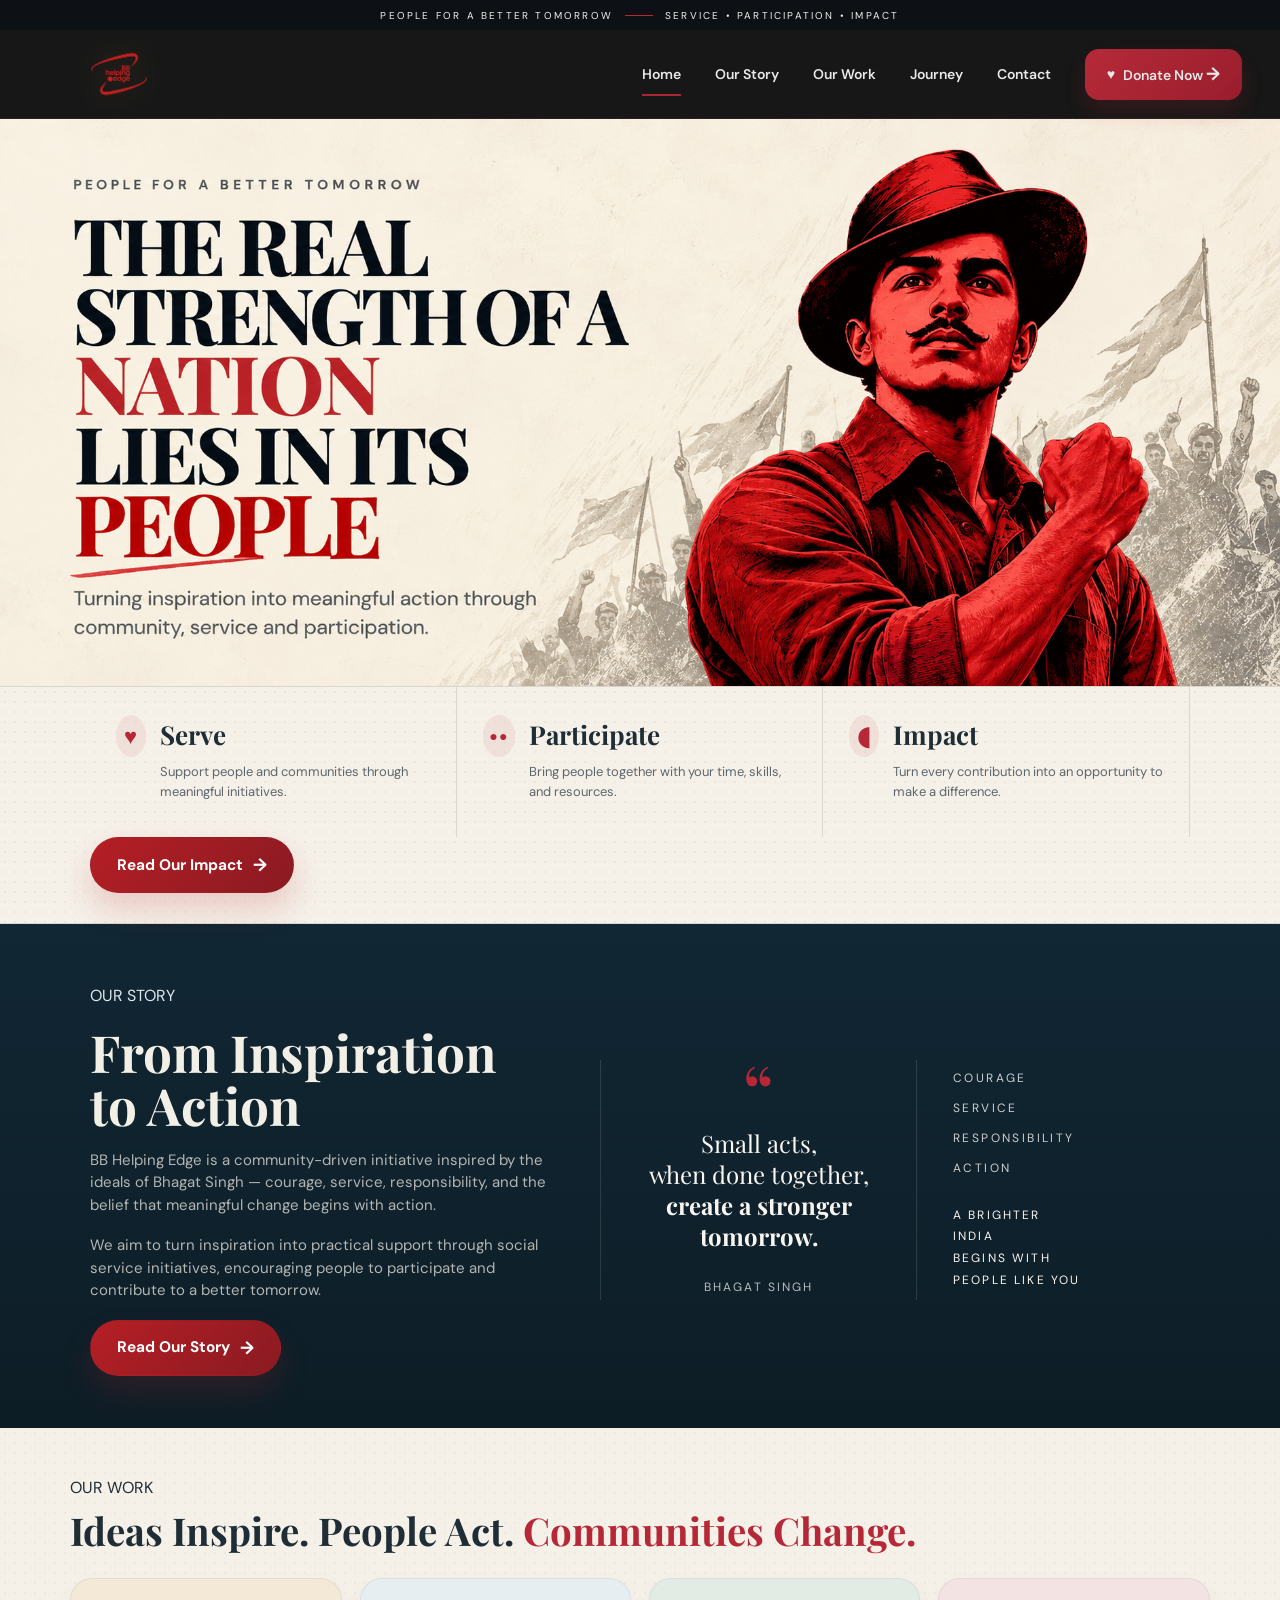
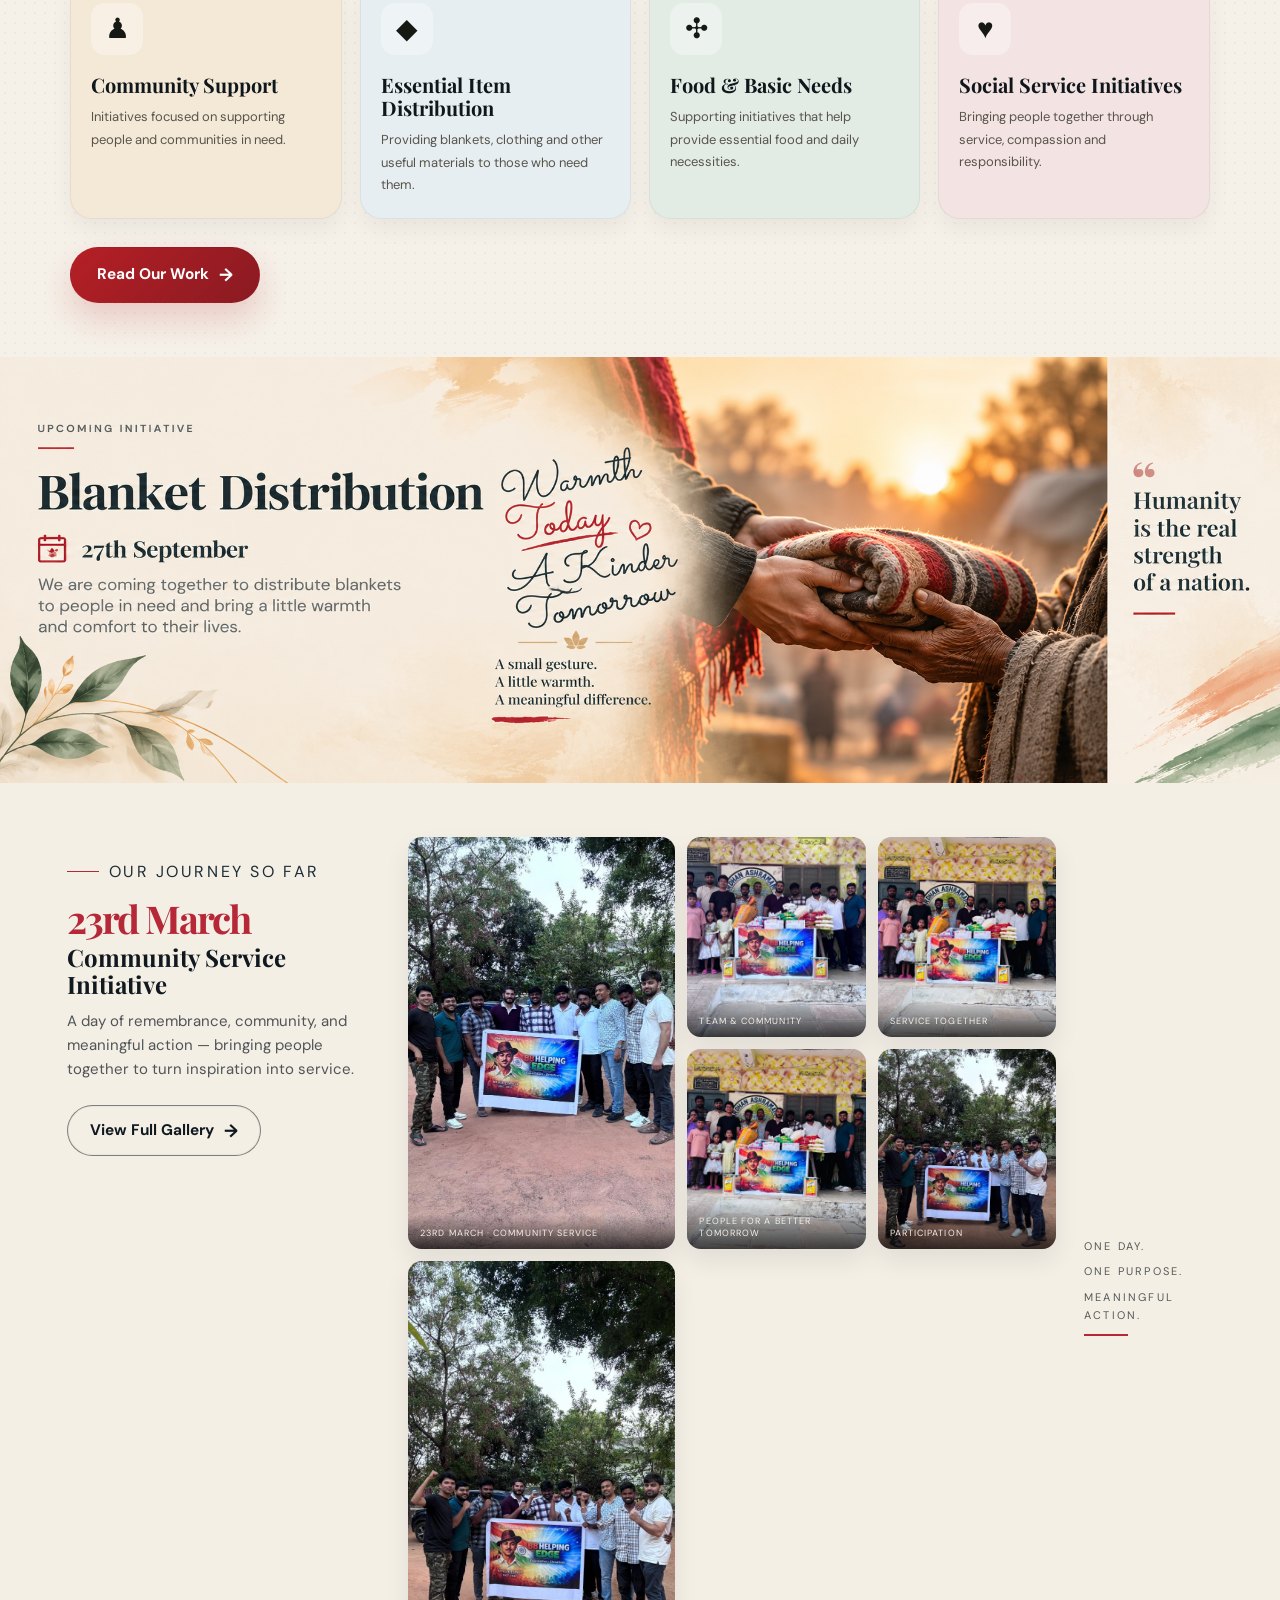
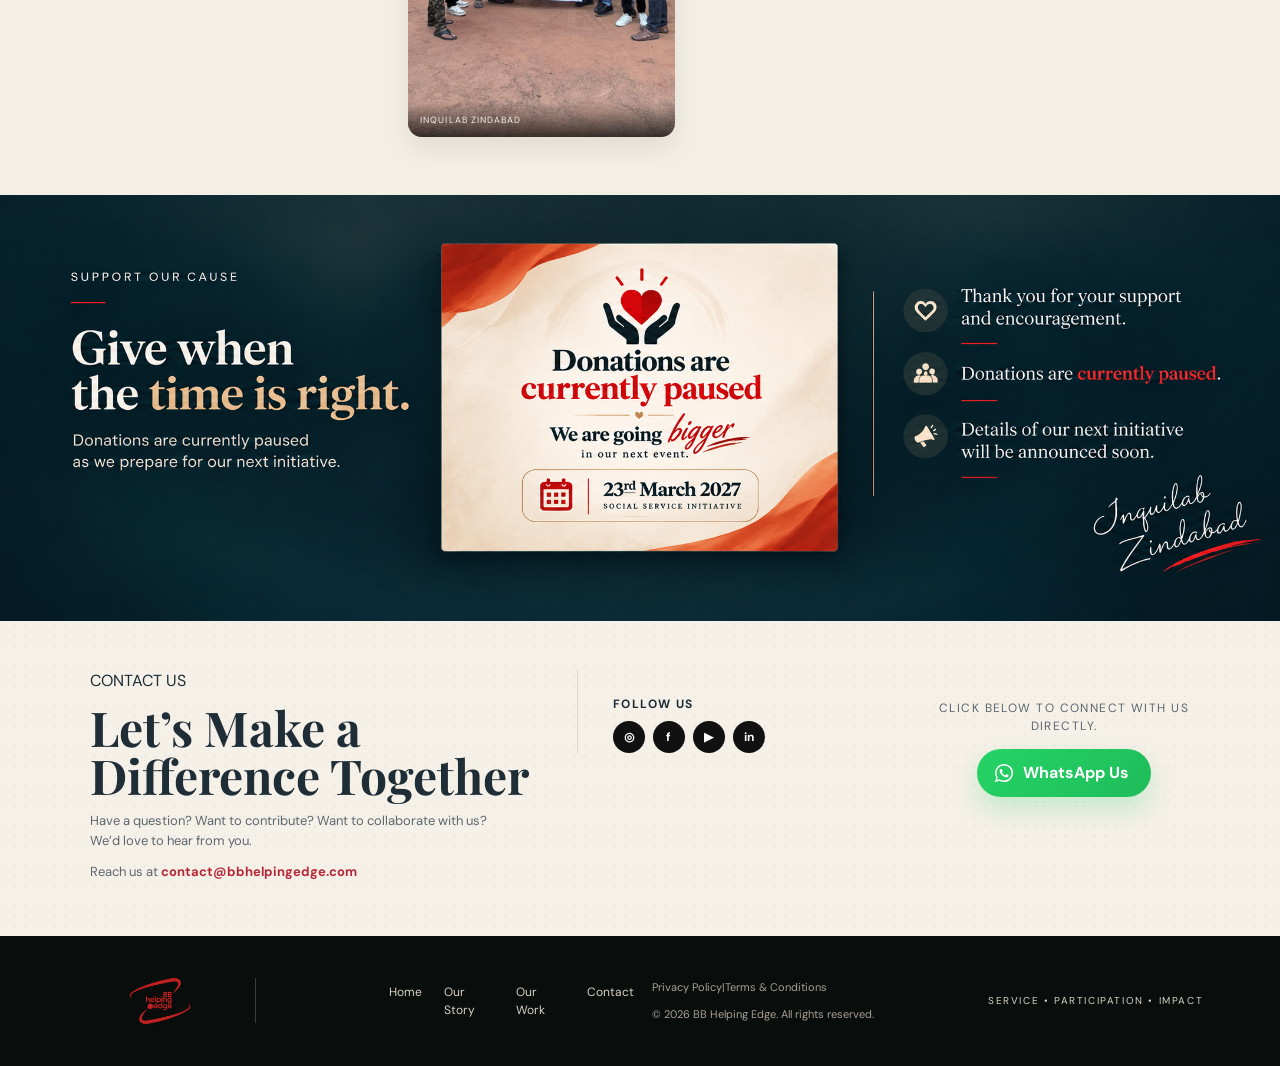
==== commit 9d034609: "hero lead text changes" ====
--- a/index.html
+++ b/index.html
@@ -33,23 +33,15 @@
   </header>
 
   <main>
-    <section class="hero section-paper" id="home">
-      <div class="hero-copy">
-        <div class="hero-kicker">People for a better tomorrow</div>
-        <div class="hero-editorial" aria-label="The real strength of a Nation lies in its People">
-          <span class="editorial-line">The real strength of a</span>
-          <span class="editorial-line highlight">Nation</span>
-          <span class="editorial-line">lies in its</span>
-          <span class="editorial-line highlight">People</span>
-        </div>
-        <p class="hero-caption">Turning inspiration into meaningful action through community, service and participation.</p>
-        <div class="actions">
-          <a class="btn btn-red" href="work.html">Explore Our Work <span>→</span></a>
-        </div>
-      </div>
-      <div class="hero-portrait" aria-hidden="true">
-        <img src="assets/BBHeroimage.png" alt="Bhagat Singh portrait illustration">
-      </div>
+    <section class="hero section-paper" id="home" aria-label="BB Helping Edge hero image">
+      <img
+        class="hero-artwork"
+        src="assets/BBHeroimage.png"
+        alt="BB Helping Edge — The real strength of a nation lies in its people."
+        loading="eager"
+        decoding="async"
+        fetchpriority="high"
+      >
     </section>
 
     <section class="pillars section-paper">
--- a/styles.css
+++ b/styles.css
@@ -169,102 +169,37 @@
 
 .hero {
   position: relative;
-  min-height: 640px;
-  display: grid;
-  grid-template-columns: 1.08fr 0.92fr;
-  align-items: center;
-  gap: 18px;
-  padding: 52px 4vw 42px 4vw;
-  background: linear-gradient(180deg, #f8f1e7 0%, #f2eae0 100%);
+  width: 100%;
+  background: #f5f0e8;
+  background-image: none;
   overflow: hidden;
-}
-.hero::before {
-  content: "";
-  position: absolute;
-  inset: 0;
-  background:
-    radial-gradient(circle at 18% 18%, rgba(181, 31, 37, 0.08), transparent 18%),
-    radial-gradient(circle at 70% 24%, rgba(181, 31, 37, 0.04), transparent 22%),
-    linear-gradient(90deg, rgba(255,255,255,0.14) 0%, rgba(255,255,255,0) 45%, rgba(255,255,255,0.06) 100%);
-  pointer-events: none;
-}
-.hero-copy {
-  position: relative;
-  z-index: 2;
-  max-width: 700px;
-  padding-left: clamp(6px, 1.6vw, 18px);
-}
-.hero-copy > * {
-  opacity: 0;
-  transform: translateY(18px);
-  animation: heroReveal 0.8s ease-out forwards;
-}
-.hero-copy .hero-kicker { animation-delay: 0.08s; }
-.hero-copy .hero-editorial { animation-delay: 0.16s; }
-.hero-copy .hero-caption { animation-delay: 0.26s; }
-.hero-copy .actions { animation-delay: 0.38s; }
-
-@keyframes heroReveal {
-  to {
-    opacity: 1;
-    transform: translateY(0);
-  }
-}
-
-.hero-kicker {
-  margin: 0 0 18px;
-  font-size: 10px;
-  font-weight: 800;
-  letter-spacing: 0.24em;
-  text-transform: uppercase;
-  color: #55595A;
-}
-.hero-editorial {
-  position: relative;
-  display: grid;
-  gap: 2px;
-  max-width: 670px;
-  margin-bottom: 18px;
-  font-family: "Playfair Display", Georgia, serif;
-  color: #101820;
-  font-weight: 700;
-  letter-spacing: -0.07em;
-  line-height: 0.86;
-}
-.hero-editorial::after {
-  content: "";
-  position: absolute;
-  left: 0;
-  bottom: -12px;
-  width: 24%;
-  height: 12px;
-  border-bottom: 2px solid rgba(181, 31, 37, 0.8);
-  border-radius: 45% 55% 52% 48%;
-  transform: skewY(-9deg) rotate(-1.5deg);
-  opacity: 0.9;
-}
-.editorial-line {
+  line-height: 0;
+}
+.hero::before,
+.hero::after {
+  content: none;
+  background: none;
+}
+
+.hero-artwork,
+.hero img {
   display: block;
-  font-size: clamp(54px, 5.8vw, 120px);
-  text-transform: none;
-}
-.editorial-line.highlight {
-  color: #B51F25;
-}
-.hero-caption {
-  max-width: 610px;
-  margin: 26px 0 30px;
-  font-size: clamp(18px, 1.5vw, 22px);
-  line-height: 1.45;
-  color: #4e5357;
-  font-weight: 500;
-  letter-spacing: -0.02em;
-}
-.actions {
-  display: flex;
-  flex-wrap: wrap;
-  gap: 18px;
-}
+  width: 100%;
+  height: auto;
+  max-width: 100%;
+  object-fit: contain;
+  object-position: center top;
+  opacity: 1;
+  filter: none;
+  mix-blend-mode: normal;
+  box-shadow: none;
+}
+
+.hero.section-paper {
+  background: #f5f0e8;
+  background-image: none;
+}
+
 .btn {
   display: inline-flex;
   align-items: center;
@@ -307,27 +242,77 @@
   transform: translateY(-2px);
 }
 
+@media (max-width: 768px) {
+  .hero {
+    background: #f5f0e8;
+  }
+
+  .hero-artwork {
+    object-position: center top;
+    max-height: 82vh;
+  }
+}
+
+@media (max-width: 480px) {
+  .hero {
+    background: #f5f0e8;
+  }
+
+  .hero-artwork {
+    object-position: center top;
+    max-height: 72vh;
+  }
+}
+
 .hero-portrait {
   position: relative;
   z-index: 1;
-  width: min(100%, 700px);
-  height: min(68vw, 640px);
-  justify-self: end;
-  display: flex;
-  align-items: flex-end;
-  justify-content: center;
+  width: 100%;
+  max-width: 100%;
+  height: min(72vw, 720px);
+  display: block;
   overflow: hidden;
-  background: linear-gradient(180deg, rgba(255,255,255,0.14), rgba(255,255,255,0));
+  background: transparent;
   border-radius: 0;
   box-shadow: none;
 }
+.hero-portrait::before {
+  content: none;
+  background: none;
+}
 .hero-portrait img {
+  position: relative;
   display: block;
   width: 100%;
   height: 100%;
-  object-fit: contain;
-  object-position: center bottom;
-  filter: drop-shadow(0 18px 28px rgba(17, 15, 12, 0.12));
+  object-fit: cover;
+  object-position: center center;
+  transform: none;
+  filter: none;
+  opacity: 1;
+  mix-blend-mode: normal;
+}
+.hero-portrait-copy {
+  position: absolute;
+  left: 5%;
+  bottom: 7%;
+  z-index: 2;
+  display: grid;
+  gap: 2px;
+  max-width: 72%;
+  font-family: "Playfair Display", Georgia, serif;
+  line-height: 0.82;
+  letter-spacing: -0.07em;
+  color: #f4efe5;
+  text-shadow: 0 10px 28px rgba(0, 0, 0, 0.25);
+}
+.hero-portrait-line {
+  display: block;
+  font-size: clamp(30px, 3vw, 62px);
+  font-weight: 700;
+}
+.hero-portrait-line.highlight {
+  color: #ffb0b7;
 }
 
 @media (prefers-reduced-motion: reduce) {
